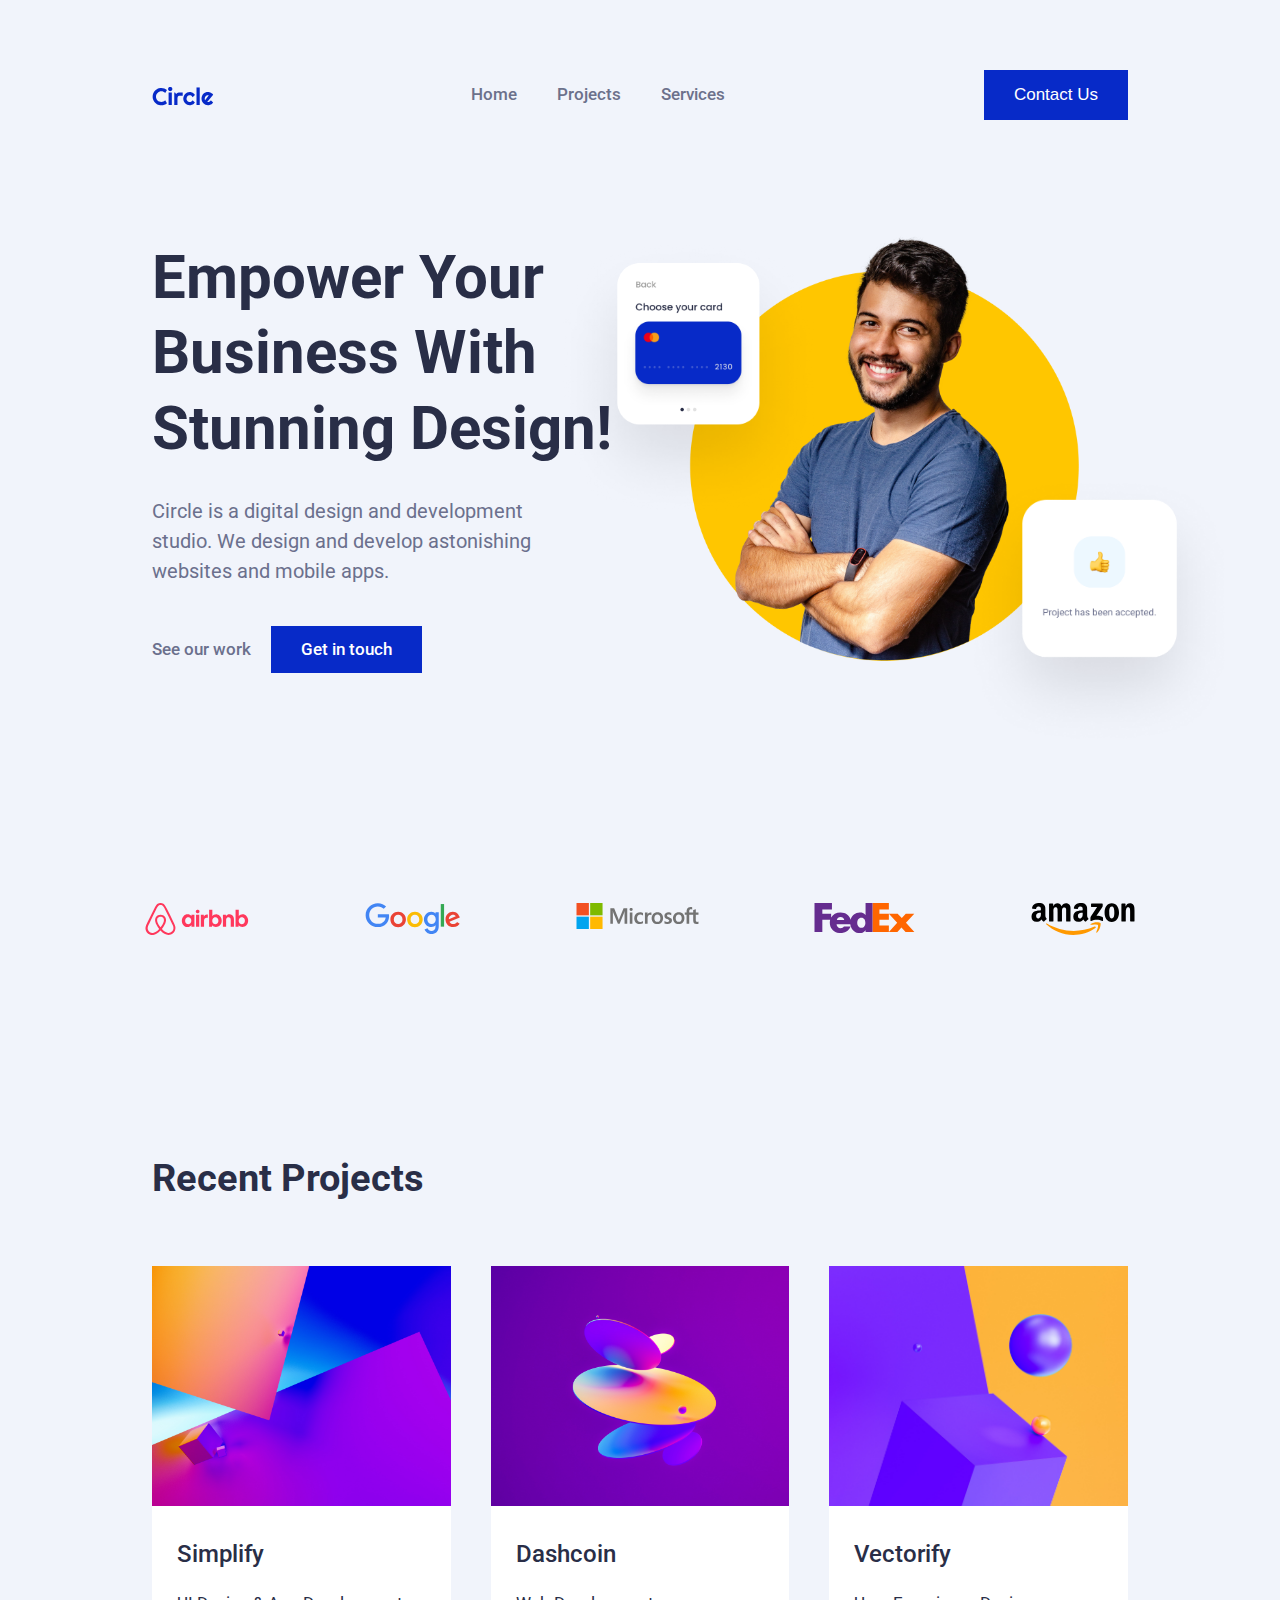
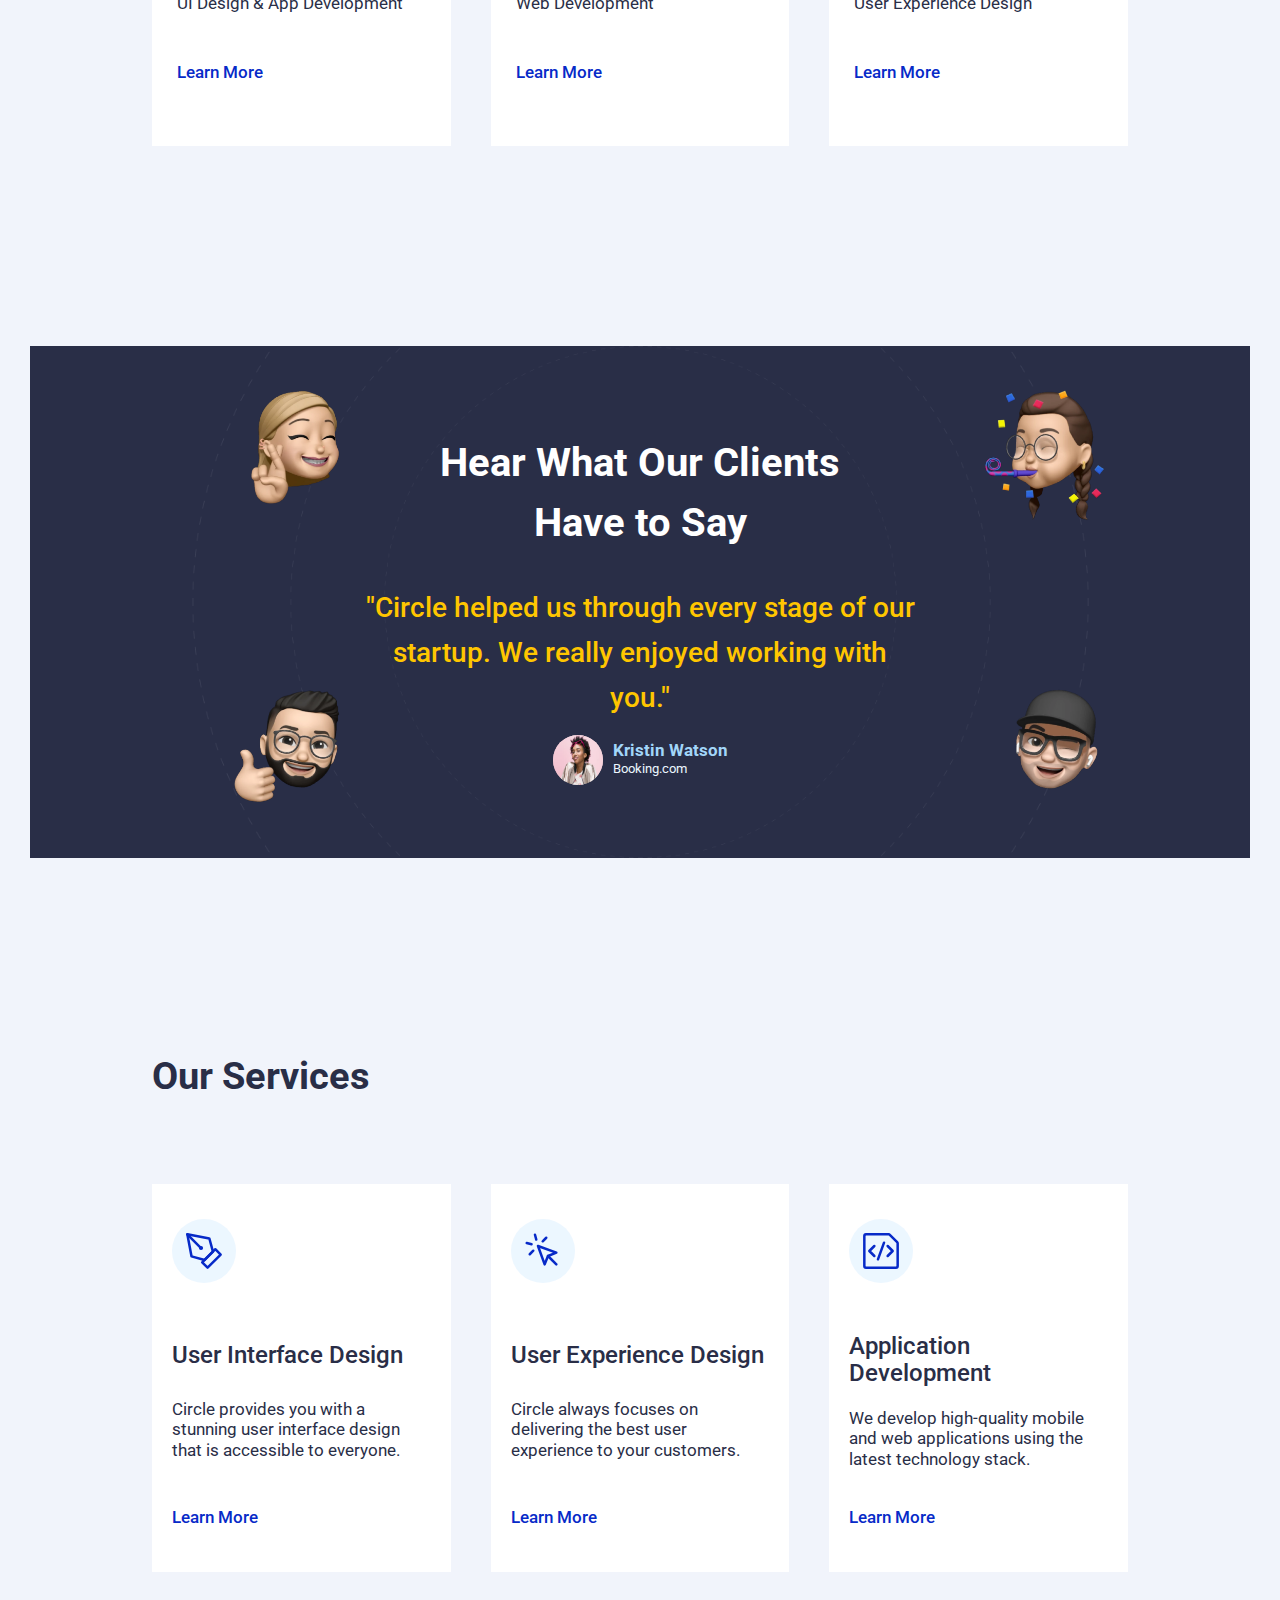
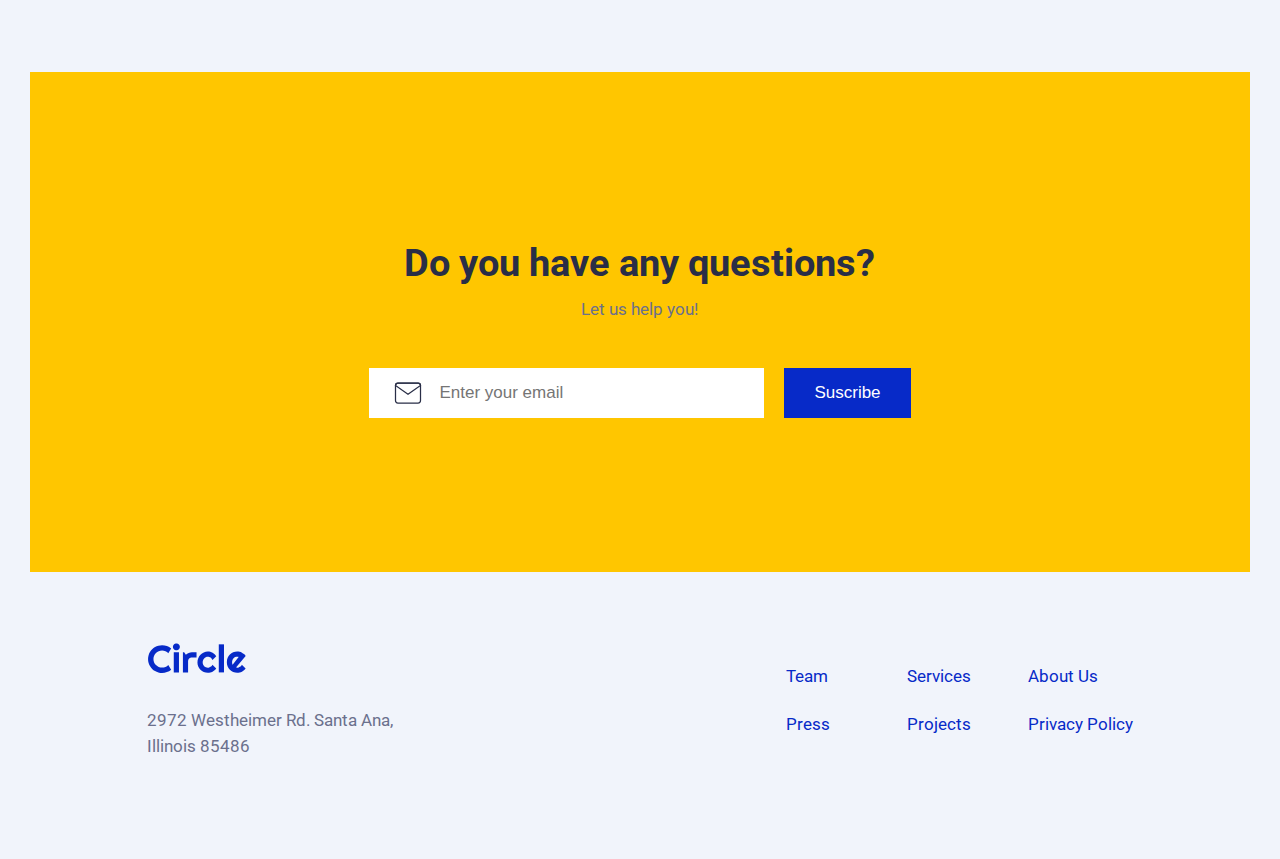
==== index.html @ de62a110 "Fin dia 22-11" ====
<!DOCTYPE html>
<html lang="en">
<head>
    <meta charset="UTF-8">
    <meta http-equiv="X-UA-Compatible" content="IE=edge">
    <meta name="viewport" content="width=device-width, initial-scale=1.0">
    <title>Circle Mid Project</title>
    <link rel="stylesheet" href="style.css">
    <link rel="stylesheet" href="index.js">
    <link rel="stylesheet" href="https://cdnjs.cloudflare.com/ajax/libs/font-awesome/6.2.0/css/all.min.css">
</head>
<body>

   <section id="cabecera">
        <div class="nav">
            <div class="logo">
               <a href="#cabecera"><img src="./images/logos/circle.svg" alt="Circle logotipo"></a>
            </div>
            <nav class="menu">
                <ul>
                    <li id="home-menu"><a href="#cabecera">Home</a></li>
                    <li id="projects-menu"><a href="#projects">Projects</a></li>
                    <li id="services-menu"><a href="#services">Services</a></li>
                </ul>
            </nav>
            <div class="btn-principal">
                <button>Contact Us</button>
            </div>
        </div>
        <div class="hero-shot">
            <div class="hs-text">
                <h1>Empower Your Business With Stunning Design!</h1>
                <p>Circle is a digital design and development studio. We design and develop astonishing websites and mobile apps.</p>
                <div class="hs-txt-btn">
                    <a href="#" class="secundario">See our work</a>
                    <a href="#" class ="principal">Get in touch</a>
                </div>
            </div>
            <div class="hs-img">
               <img src="./images/hero-section/hero-image.png" alt="Hero image boy presentation" class="guy">
                <img src="./images/hero-section/card-1.png" alt="Credit Card" class="card-credit">
                <img src="./images/hero-section/card-2.png" alt="Project accpeted" class="card-project"> 
                
            </div>
        </div>
   </section>
   <section id="clients">
    <div class="logos-abnb">
        <img src="./images/logos/airbnb-logo.svg" alt="Airbnb logo">
    </div>
    <div class="logos-google">
        <img src="./images/logos/google-logo.svg" alt="Google logo">
    </div>
    <div class="logos-microsoft">
        <img src="./images/logos/microsoft-logo.svg" alt="Microsoft logo">
    </div>
    <div class="logos-fedex">
        <img src="./images/logos/fedex-logo.svg" alt="FedEx logo">
    </div>
    <div class="logos-amazon">
        <img src="./images/logos/amazon-logo.svg" alt="Amazon logo">
    </div>
    
   </section>
   <section id="projects">        
         <h2>Recent Projects</h2>
             <!-- //card 1 -->
            <div class="container-cards">
                <div class="card">
                    <div class="card-img-simply">
                        <!-- <img src="./images/projects-section/1.jpg" alt="Abstract form Simplify"> -->
                    </div>
                    <div class="card-content">
                        <div class="card-text">
                            <h3 class="card-title">Simplify</h3>
                            <p class="card-description">UI Design & App Development</p>
                            <a href="#">Learn More</a>
                        </div>

                    </div>
                </div>
                <div class="card">
                    <div class="card-img-dash">
                        <!-- <img src="./images/projects-section/2.jpg" alt="Abstract form Dashcoin"> -->
                    </div>
                    <div class="card-content">
                        <div class="card-text">
                            <h3 class="card-title">Dashcoin</h3>
                            <p class="card-description">Web Development</p>
                            <a href="#">Learn More</a>
                        </div>
    
                    </div>
                </div>
                <div class="card">
                    <div class="card-img-vector">
                        <!-- <img src="./images/projects-section/3.jpg" alt="Abstract form Vectorify"> -->
                    </div>
                    <div class="card-content">
                        <div class="card-text">
                            <h3 class="card-title">Vectorify</h3>
                            <p class="card-description">User Experience Design</p>
                            <a href="#">Learn More</a>
                        </div>
    
                    </div>
                </div>
        </div>
   </section>

   <!-- Section clients -->
   <section id="testimonials">
       
        <div class="container-testimonio">
            <h2>Hear What Our Clients Have to Say</h2>
            <p>"Circle helped us through every stage of our startup. We really enjoyed working with you."</p>

            <div class="testimonio-user">
                <img src="./images/testimonial-section/profile.png" alt="Kristin Watson user image">
                <div class="user-text">
                    <h4 class="name-user">Kristin Watson</h4>
                    <p class="web-page">Booking.com</p>
                </div>
            </div>
        </div>
        <img src="./images/testimonial-section/memoji-1.png" alt="Emoji lucky" class="locator-top-left">
        <img src="./images/testimonial-section/memoji-4.png" alt="Emoji celebrating" class="locator-top-right">
        <img src="./images/testimonial-section/memoji-3.png" alt="Emoji like" class="locator-bottom-left">
        <img src="./images/testimonial-section/memoji-2.png" alt="Emoji winking" class="locator-bottom-right">
    
   </section>
  <!-- Bloque nuestros servicios con 3 fichas  -->
   <section id="services">
    <h2 class="services">Our Services</h2>
    <div class="contenedor-services">
        <div class="card-service">
            <!-- <img src="./images/services-section/icons/1.svg" alt="Design picto"> -->
            <div class="img-service-interface"></div>
            <h3>User Interface Design</h3>
            <p>Circle provides you with a stunning user interface design that is accessible to everyone.</p>
            <a href="#">Learn More</a>
        </div>
        <div class="card-service">
            <!-- <img src="./images/services-section/icons/2.svg" alt="User experience picto"> -->
            <div class="img-service-ux"></div>
            <h3>User Experience Design</h3>
            <p>Circle always focuses on delivering the best user experience to your customers.</p>
            <a href="#">Learn More</a>
        </div>
        <div class="card-service">
            <!-- <img src="./images/services-section/icons/3.svg" alt="User experience picto"> -->
            <div class="img-service-dev"></div>
            <h3>Application Development </h3>
            <p>We develop high-quality mobile and web applications using the latest technology stack.</p>
            <a href="#">Learn More</a>
        </div>
    </div>
   </section>

   <!-- CTA bloque amarillo , el form es form o como? -->
   <section id="CTA">
    <div class="cta-info">
        <h2>Do you have any questions?</h2>
        <p>Let us help you!</p>
        <div class="contenedor-form">
         <div class="form-email-contenedor">   
            <input type="email" placeholder="Enter your email" required id="email-form">
            <img src="./images/newsletter/icon/mail.svg" alt="mail icon">
        </div>
        <button type="submit" class="principal">Suscribe</button>
        </div>
    <!-- ME FALTA EL INPUT DE NEWSLETTER! -->
    </div>
   </section>
   <!-- footer  -->
   <section id="footer">
    <div class="caja-footer">
        <div class="footer-info">
            <img src="./images/logos/circle.svg" alt="circle-logotipo">
            <p class="direction">2972 Westheimer Rd. Santa Ana,<br> Illinois 85486</p>
        </div>
        <div class="footer-menu">
                <a href="#">Team</a>
                <a href="#">Services</a>
                <a href="#">About Us</a>
                <a href="#">Press</a>
                <a href="#">Projects</a>
                <a href="#">Privacy Policy</a>
        </div>
    </footer>
   </section> 
</body>
</html>
---- style.css ----
@import url('https://fonts.googleapis.com/css2?family=Roboto:wght@100;300;400;500;700&display=swap');

* {
    box-sizing: border-box;
    margin: 0;
    padding: 0;
  }
  
  body {
    font-family: "Roboto", sans-serif;
    font-size: 14px;
    background-color: #f1f4fb;
    color: #292e47;
    line-height: 1.25em;
    display: flex;
    flex-direction: column;
    align-items: center;
    padding: 0 30px; 
  }

  /* 1ºsección- cabecera + nav */

  #cabecera {
   max-width: 80%;
   display: flex;
   flex-direction: column;
   justify-content: center;
  }

/* SECCIÓN NAVEGADOR*/
  .logo{
    width: 60px;
    height: 18px;
  }
  .nav {
    display: flex;
    justify-content: space-between;
    align-items: center;
    margin-top: 70px;
  }

  .menu ul{
    display: flex;
    align-items: center;

  }

  .menu li{
    list-style: none;
    flex-direction: row;

  }

  .menu a{
    color: #6c718b;
    text-decoration: none;
    font-size: 17px;
    font-weight: 500;
    padding: 20px;
  }

  .menu a:hover{
    color: #072AC8 ;
  }

  .menu a:active{
    color: #0082f3;
  }

  .btn-principal button{
    color: white;
    padding: 15px 30px;
    background-color: #072AC8;
    font-size: 17px;
    display: inline-block;
    border: 0px;
  }

  .btn-principal button:hover{
    color: white;
    padding: 15px 30px;
    background-color: #292e47;
    font-size: 17px;
    display: inline-block;
    border: 0px;
  }

/* hero-shot-section*/
  .hero-shot{
    display: flex;
    align-items: center;
    justify-content: space-between;
    margin: 100px 0;
    
  }

  .hs-text{
    width: 50%;
    /* display: flex; */
    flex-direction: column;
    /* padding: 7em 2em; */
    max-width:  530px;
  }
  .hs-text h1{
    text-align: left;
    font-size: 4.3em;
    line-height: 1.25em;
    margin: 20px 0 30px;
  }
  .hs-text p{
    color: #6b708d;
    font-size: 20px;
    line-height: 150%;
    margin-bottom: 40px;
    width: 85%;
  }

  .hs-txt-btn{
    display: flex;
    justify-content:left;
    align-items: baseline ;
    /* margin:20px 0 30px */
  }

  .hs-txt-btn a{
    text-decoration: none;
    color:#6b708d;
    font-size: 17px;
    font-weight: 500;
  }

  .principal{
    color: white !important;
    background-color: #072AC8;
    font-size: 17px;
    display: inline-block;
    border: 0px;
    margin-left: 20px;
    padding: 15px 30px;
  }

  .secundario {
    background: none;
    border: none;
  }

  .hs-img {
    width: 50%;
    /* background-image: url(./images/hero-section/hero-image.png); */
    background-position: 0 0;
    background-repeat: no-repeat;
    background-size: contain;
    position: relative;
    justify-content: center;
    align-items: center;
    display: flex;

  }
  .guy {
    width: 80%;
    height: fit-content;
  }
  .hs-img-cards{
    position: relative;
    align-items: center;
    display: flex;
  }

  .card-credit {
    width: 22vw;
    position: absolute;
    top: 0;
    left: -19%;
    max-width: 375px;
  }

  .card-project{
    width: 22vw;
    position: absolute;
    bottom: -20%;
    right: -23%;
    max-width: 375px;
  }

    #clients{
        width: 100%; 
        display: flex;
        justify-content: space-evenly; 
        flex-flow:row wrap;
        margin-top: 130px;
    }


    #projects{
    /* display: flex; */
    /* flex-direction: column; */
    /* flex-flow: column wrap; */
    width: 80%;
    margin-top: 200px;
    }

    .card-img-vector{
        width: 1fr;

    }

  h2{
        font-size: 2.7em;
        color: #292e47;
        line-height: 36px;
        margin: 20px 0px 20px;
        

    }
    
    .container-cards{
        /* display: flex;
        flex-wrap: wrap;*/
        display:grid;
        margin-top: 70px;
        grid-auto-columns: 1fr;
        grid-column-gap: 40px;
        grid-row-gap: 16px;
        grid-template-columns: 1fr 1fr 1fr;
        grid-template-rows: auto;
    }
   
    .card {
        background-color: white;
        /* display: flex;
        flex-direction:column ;
        justify-content: space-between; */
        display: grid;
        grid-template-columns: 1fr;
        grid-template-rows: repeat(2, 1fr);
        grid-column-gap: 16px;
        grid-row-gap: 0px;
        
    }

    /* project cards images */

    .card-img-simply{
        background-image: url("./images/projects-section/1.jpg");
        background-position: 50% 50%;
        background-size:cover;
        background-repeat: no-repeat;
        height: 240px;
    }

    .card-img-dash{
        background-image: url("./images/projects-section/2.jpg");
        background-position: 50% 50%;
        background-size:cover;
        background-repeat: no-repeat;
        height: 240px;
    }
    .card-img-vector{
        background-image: url("./images/projects-section/3.jpg");
        background-position: 50% 50%;
        background-size:cover;
        background-repeat: no-repeat;
        height: 240px;
    }

    .card-text h3{
        font-size: 24px;
        line-height: 115%;
        font-weight: 500;
        color: #292e47;
        margin: 15px 5px 0px;
        padding: 20px;
    }

    .card-text p{
        font-size: 17px;
        font-weight: 400;
        margin:0 5px 20px 5px;
        line-height: 120%;
        padding: 5px 20px 30px 20px;
    }

    .card-text a{
        color: #072AC8;
        margin: 30px auto 30px 5px;
        font-size: 17px;
        font-weight: 500;
        text-decoration: none;
        padding: 20px;

    }



    /* sección testimonios */

    #testimonials{
        width: 100%;
        position: relative;
        /* height: 622px; */
        height: 40vw;
        margin-top: 200px;
        background-color: #292e47;
        background-image: url(./images/testimonial-section/orbit.png);
        background-position: center;
        background-size: contain;
        background-repeat: no-repeat;
    }

    .container-testimonio{
        height: 90%;
        display: flex;
        flex-direction: column;
        justify-content:space-around;
        align-items: center;
        padding: 60px 0 15px;
        
    }
    .container-testimonio h2{
        max-width: 400px;
        color: white;
        text-align: center;
        font-size: 2.85em;
        line-height: 150%;
    }

    .container-testimonio > p {
     max-width: 560px;
     color: #ffc600;
     font-size: 2em;
     line-height: 160%;
     font-weight: 500;
     text-align: center;
    }
    /* User testimonio */
    .testimonio-user{
        display: flex;
        align-items: center;
    }

    .testimonio-user img{
        width: 50px;
        height: 50px;
        border-radius: 50%;
        margin-right: 10px;
        background-image: url(./images/testimonial-section/profile.png);
        background-position: 50% 50%;
        background-size: cover;

    }

    .name-user {
        color: #a2d6f9;
        font-size: 17px;

    }

    .web-page {
        color: #ecf7ff;
        font-size: 13px;
    }

    /* Imagenes emojis */
    .locator-top-left {
        position: absolute;
        left: 0%;
        top: 0%;
        margin-top: 2%;
        margin-left: 15%;
        width: 12vw;
    }

    .locator-top-right {
        position: absolute;
        right: 0%;
        top: 0%;
        margin-top: 2%;
        margin-right: 10%;
        width: 12vw;
    }

    .locator-bottom-left {
        position: absolute;
        left: 0%;
        bottom: 0%;
        margin-bottom: 3%;
        margin-left: 15%;
        width: 12vw;
    }

    .locator-bottom-right {
        position: absolute;
        right: 0%;
        bottom: 0%;
        margin-bottom: 3%;
        margin-right: 10%;
        width: 12vw;
    }

    #services{
        width: 80%;
        display: flex;
        flex-direction: column;
        justify-content: space-between;
        margin-top: 180px;
    }

   

    .contenedor-services {
        display:grid;
        /* display: flex; */
        margin-top: 70px;
        /* justify-content: space-between; */
        grid-auto-columns: 1fr;
        grid-column-gap: 40px;
        grid-row-gap: 16px;
        grid-template-columns: 1fr 1fr 1fr;
        grid-template-rows: auto;
    }
    .card-service{
        /* max-width: 300px; */
        background-color: white;
        display: flex;
        flex-direction:column ;
        justify-content: space-between;
        padding: 15px;
        
    }
    /* .card-service img{
        width: 4.5vw;
        background-color: #ecf7ff;
        border-radius: 50%;
        padding: 15px;
        margin: 5px;
    } */

    /* //iconos metidos dentro del background de un div */
    .img-service-interface {
        width: 5vw;
        height: 5vw;
        background-color: #ecf7ff;
        background-image: url(./images/services-section/icons/1.svg);
        background-position: 50% 50%;
        background-size: auto;
        background-repeat: no-repeat;
        border-radius: 50%;
        padding: 15px;
        margin: 20px 0 35px 5px;
    }

    .img-service-ux{
        width: 5vw;
        height: 5vw;
        background-color: #ecf7ff;
        background-image: url(./images/services-section/icons/2.svg);
        background-position: 50% 50%;
        background-size: auto;
        background-repeat: no-repeat;
        border-radius: 50%;
        padding: 15px;
        margin: 20px 0 35px 5px;
    }

    .img-service-dev {
        width: 5vw;
        height: 5vw;
        background-color: #ecf7ff;
        background-image: url(./images/services-section/icons/3.svg);
        background-position: 50% 50%;
        background-size: auto;
        background-repeat: no-repeat;
        border-radius: 50%;
        padding: 15px;
        margin: 20px 0 35px 5px;
    }

    /* texto de las cards */

    .card-service h3{
        font-size: 24px;
        line-height: 115%;
        font-weight: 500;
        color: #292e47;
        margin: 15px 5px 20px;
    }

    .card-service p{
        font-size: 17px;
        font-weight: 400;
        margin:0 5px 10px 5px;
        line-height: 120%;
    }

    .card-service a{
        color: #072AC8;
        margin: 30px auto 30px 5px;
        font-size: 17px;
        font-weight: 500;
        text-decoration: none;

    }

    #CTA{
        display: flex;
        flex-direction: column;
        align-items: center;
        justify-content: center;
        margin-top: 100px;
        background-color: #ffc600;
        height: 500px;
        width: 100%;
    }

    .cta-info {
        display: flex;
        flex-direction: column;
        justify-content: center;
        align-items: center;
    }
    .cta-info h2{
        margin: 20px 0;
    }

    .cta-info p{
        font-size: 17px;
        color: #6b708d;
    }

    .contenedor-form{
        display: flex;
        margin-top: 50px;
        justify-content: center;
        align-items: center;
    }

    .form-email-contenedor{
        display: flex;
        position: relative;
    }
    .form-email-contenedor img{
        position: absolute;
        left: 6%;
        top:20% 
    }
    #email-form{
        border: none;
        padding: 15px 30px;
        width: 395px;
        font-size: 17px;
        padding-left: 70px;
    }
    
    #footer{
        margin-top: 70px;
        display: flex ;
        justify-content: center;
        width: 95%;
        align-items: stretch;
        padding-bottom: 100px;
    }
    .caja-footer {
        display: flex ;
        justify-content: space-between;
        width: 85%;
        align-items: center;
    }

    .footer-menu {
        display: grid;
        grid-auto-columns: 1fr;
        grid-column-gap: 16px;
        grid-row-gap:30px;
        grid-template-columns: 1fr 1fr 1fr;
    }

    .footer-menu a{
        text-decoration: none;
        color: #072AC8;
        font-size: 17px;
    }

    .footer-info img{
        width: 100px;
        margin-bottom: 30px; 
    }

    .footer-info p{
        font-size: 17px;
        line-height: 150%;
        color: #6b708d;
        
    }
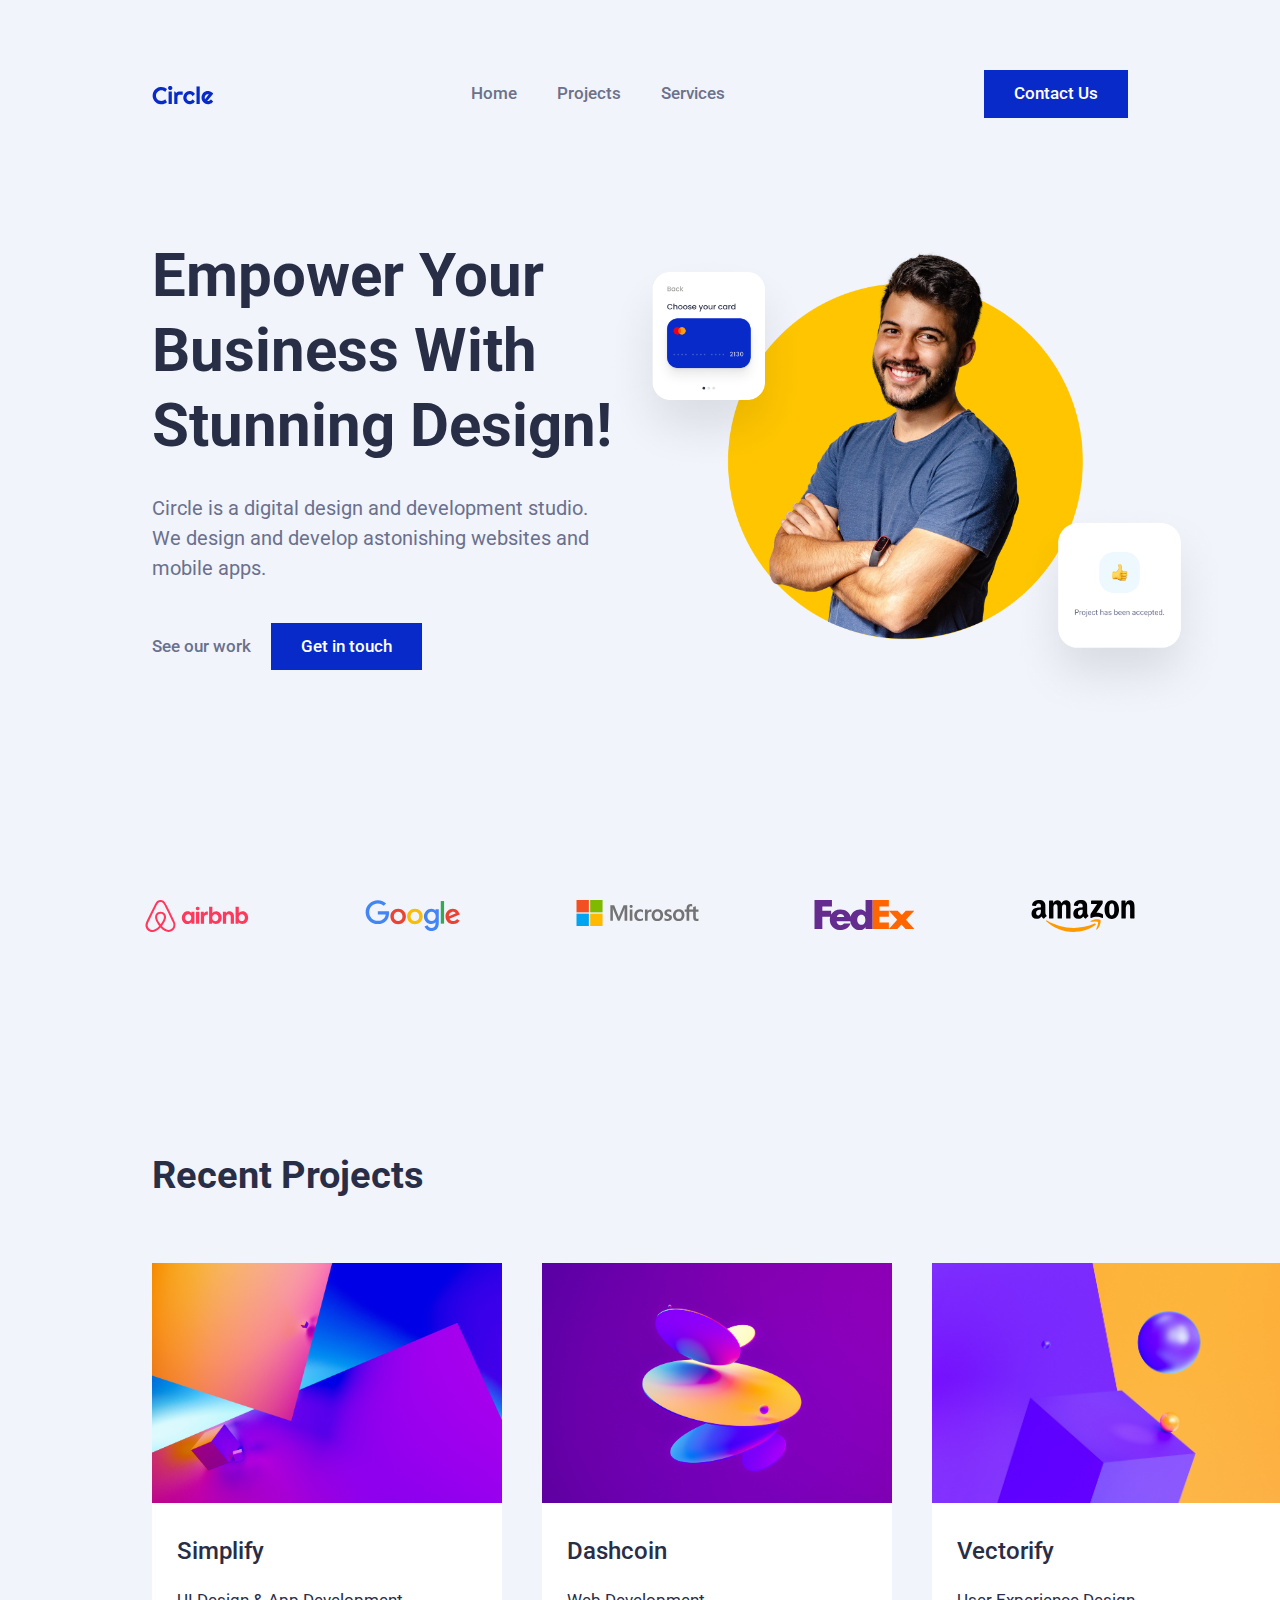
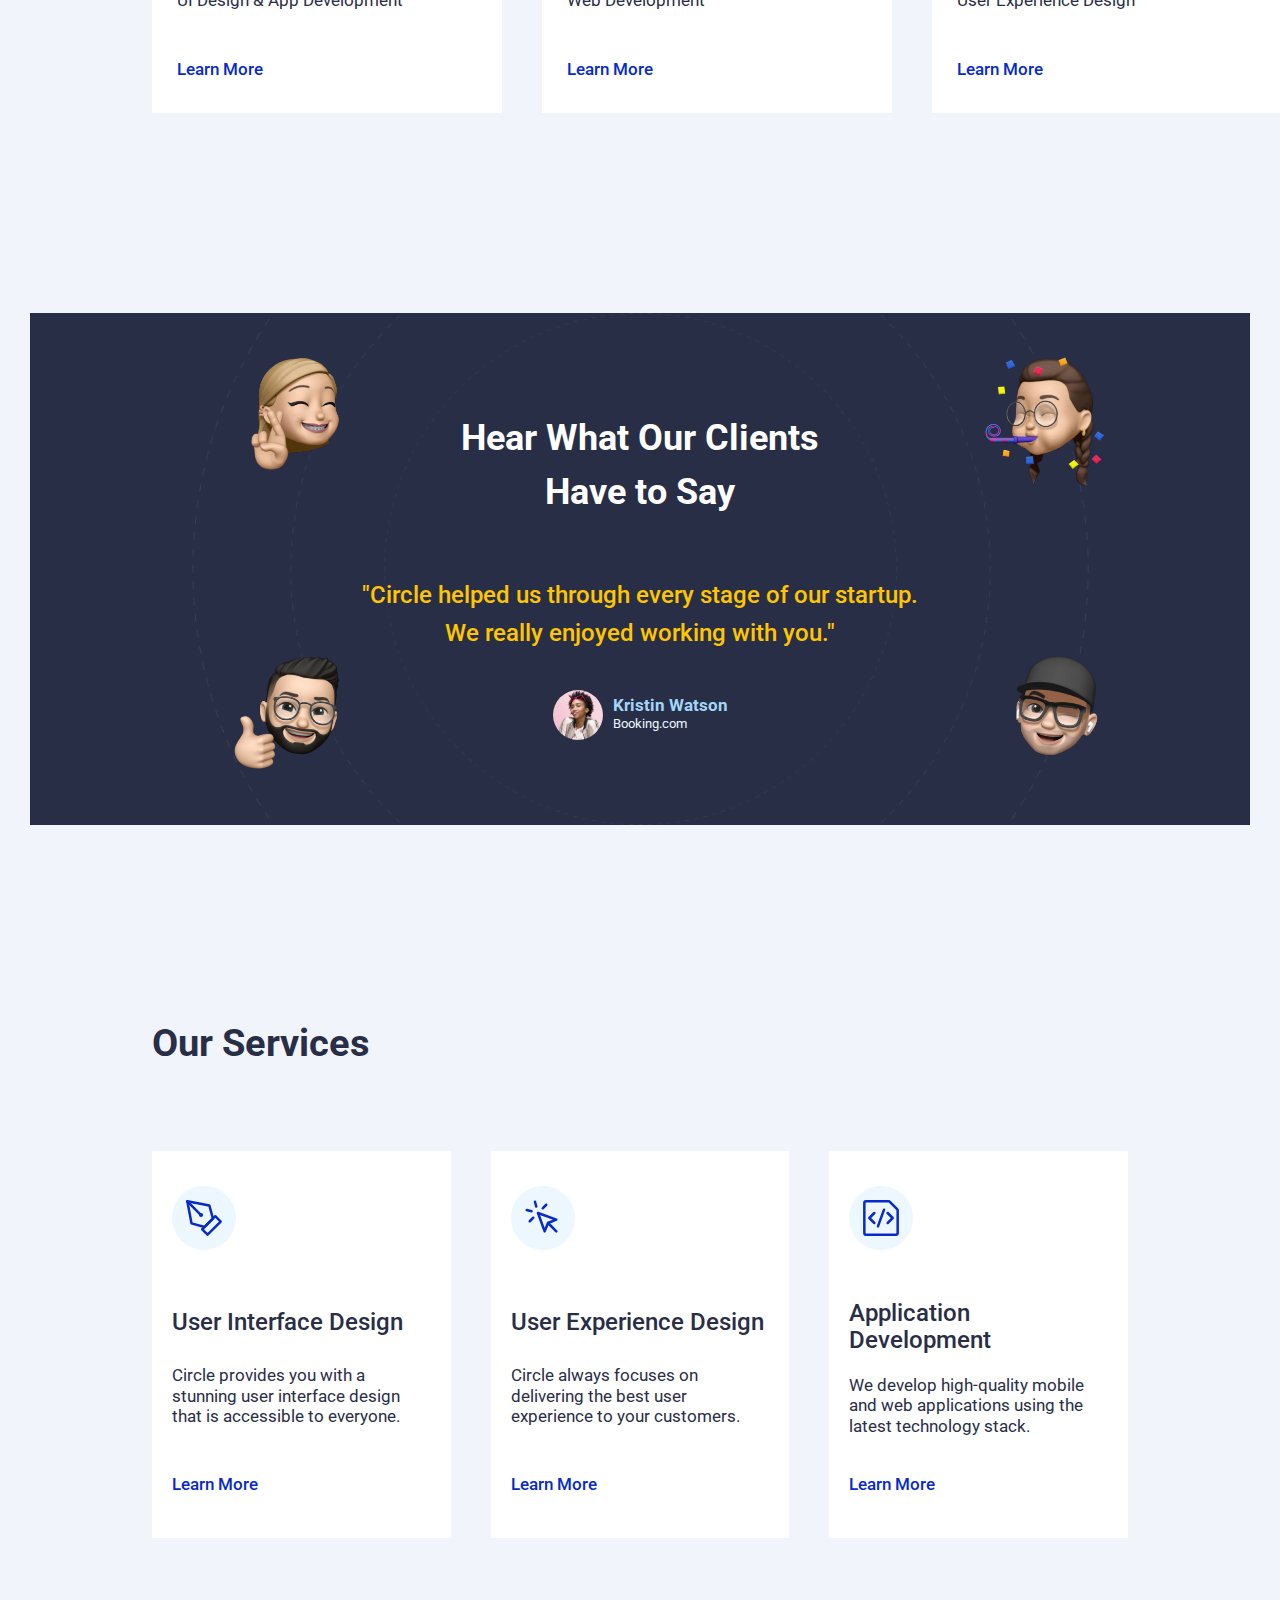
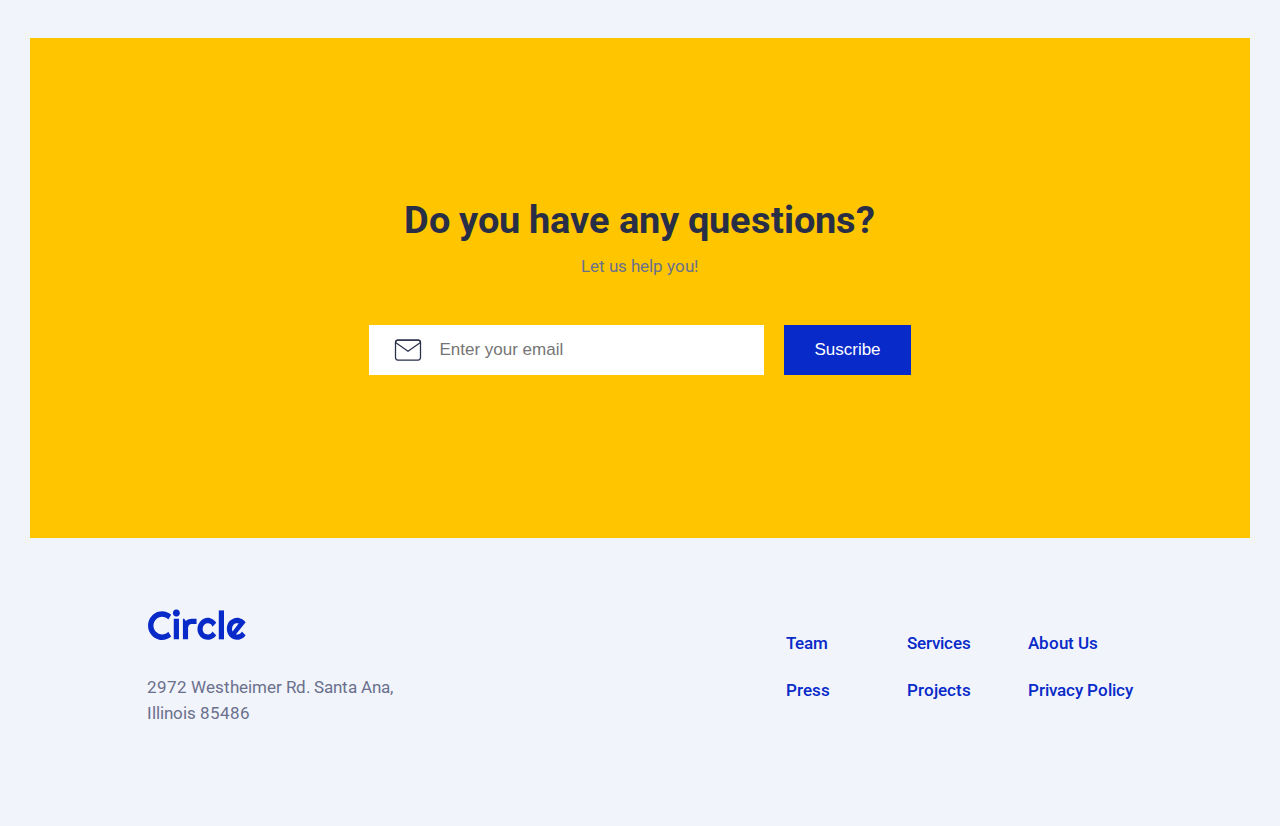
==== commit f98758ac: "css home + adaptación tablet" ====
--- a/index.html
+++ b/index.html
@@ -9,12 +9,11 @@
     <link rel="stylesheet" href="index.js">
     <link rel="stylesheet" href="https://cdnjs.cloudflare.com/ajax/libs/font-awesome/6.2.0/css/all.min.css">
 </head>
-<body>
-
-   <section id="cabecera">
+ <body>
+    <header id="header-cabecera" >
         <div class="nav">
             <div class="logo">
-               <a href="#cabecera"><img src="./images/logos/circle.svg" alt="Circle logotipo"></a>
+               <a href="index.html"><img src="./images/logos/circle.svg" alt="Circle logotipo"></a>
             </div>
             <nav class="menu">
                 <ul>
@@ -23,17 +22,17 @@
                     <li id="services-menu"><a href="#services">Services</a></li>
                 </ul>
             </nav>
-            <div class="btn-principal">
-                <button>Contact Us</button>
-            </div>
+                <a href="contact-us.html" class="btn-principal">Contact Us</a>
         </div>
+    </header>
+    <section id="cabecera">
         <div class="hero-shot">
             <div class="hs-text">
                 <h1>Empower Your Business With Stunning Design!</h1>
                 <p>Circle is a digital design and development studio. We design and develop astonishing websites and mobile apps.</p>
                 <div class="hs-txt-btn">
                     <a href="#" class="secundario">See our work</a>
-                    <a href="#" class ="principal">Get in touch</a>
+                    <a href="contact-us.html" class ="principal ">Get in touch</a>
                 </div>
             </div>
             <div class="hs-img">
@@ -67,7 +66,7 @@
              <!-- //card 1 -->
             <div class="container-cards">
                 <div class="card">
-                    <div class="card-img-simply">
+                    <div class="card-img-simply" title="Abstract form Simplify">
                         <!-- <img src="./images/projects-section/1.jpg" alt="Abstract form Simplify"> -->
                     </div>
                     <div class="card-content">
@@ -116,7 +115,8 @@
             <p>"Circle helped us through every stage of our startup. We really enjoyed working with you."</p>
 
             <div class="testimonio-user">
-                <img src="./images/testimonial-section/profile.png" alt="Kristin Watson user image">
+                <!-- <img src="./images/testimonial-section/profile.png" alt="Kristin Watson user image"> -->
+                <div class="user-img-testimony"></div>
                 <div class="user-text">
                     <h4 class="name-user">Kristin Watson</h4>
                     <p class="web-page">Booking.com</p>
@@ -132,24 +132,24 @@
   <!-- Bloque nuestros servicios con 3 fichas  -->
    <section id="services">
     <h2 class="services">Our Services</h2>
-    <div class="contenedor-services">
+    <div class=" container-cards-service">
         <div class="card-service">
             <!-- <img src="./images/services-section/icons/1.svg" alt="Design picto"> -->
-            <div class="img-service-interface"></div>
+            <div class="img-service-interface img-service"></div>
             <h3>User Interface Design</h3>
             <p>Circle provides you with a stunning user interface design that is accessible to everyone.</p>
             <a href="#">Learn More</a>
         </div>
         <div class="card-service">
             <!-- <img src="./images/services-section/icons/2.svg" alt="User experience picto"> -->
-            <div class="img-service-ux"></div>
+            <div class="img-service-ux img-service"></div>
             <h3>User Experience Design</h3>
             <p>Circle always focuses on delivering the best user experience to your customers.</p>
             <a href="#">Learn More</a>
         </div>
         <div class="card-service">
             <!-- <img src="./images/services-section/icons/3.svg" alt="User experience picto"> -->
-            <div class="img-service-dev"></div>
+            <div class="img-service-dev img-service"></div>
             <h3>Application Development </h3>
             <p>We develop high-quality mobile and web applications using the latest technology stack.</p>
             <a href="#">Learn More</a>
@@ -187,7 +187,7 @@
                 <a href="#">Projects</a>
                 <a href="#">Privacy Policy</a>
         </div>
-    </footer>
+    </div>
    </section> 
 </body>
 </html>--- a/style.css
+++ b/style.css
@@ -1,5 +1,7 @@
 @import url('https://fonts.googleapis.com/css2?family=Roboto:wght@100;300;400;500;700&display=swap');
 
+
+/* General Styling CSS */
 * {
     box-sizing: border-box;
     margin: 0;
@@ -18,27 +20,61 @@
     padding: 0 30px; 
   }
 
+  a{
+    text-decoration: none;
+    font-size: 17px;
+    font-weight: 500;
+  }
+  a:hover{
+    cursor: pointer;
+  }
+
+  /* Typographies */
+  h1{
+    text-align: left;
+    font-size: 60px;
+    line-height: 1.25em;
+    margin: 20px 0 30px;
+  }
+  h2{
+    font-size: 2.7em;
+    color: #292e47;
+    line-height: 36px;
+    margin: 20px 0px 20px;
+  }
+
+  h3{
+    font-size: 24px;
+    line-height: 115%;
+    font-weight: 500;
+    color: #292e47;
+    margin: 15px 5px 0px;
+  }
+
+
   /* 1ºsección- cabecera + nav */
-
-  #cabecera {
-   max-width: 80%;
+  
+  #cabecera,  #header-cabecera {
+   width: 80%;
    display: flex;
    flex-direction: column;
    justify-content: center;
   }
 
 /* SECCIÓN NAVEGADOR*/
-  .logo{
-    width: 60px;
-    height: 18px;
-  }
-  .nav {
+.nav {
     display: flex;
     justify-content: space-between;
     align-items: center;
     margin-top: 70px;
   }
 
+.logo{
+    width: 60px;
+    height: 18px;
+  }
+ 
+
   .menu ul{
     display: flex;
     align-items: center;
@@ -53,9 +89,6 @@
 
   .menu a{
     color: #6c718b;
-    text-decoration: none;
-    font-size: 17px;
-    font-weight: 500;
     padding: 20px;
   }
 
@@ -67,7 +100,7 @@
     color: #0082f3;
   }
 
-  .btn-principal button{
+  .btn-principal{
     color: white;
     padding: 15px 30px;
     background-color: #072AC8;
@@ -76,7 +109,7 @@
     border: 0px;
   }
 
-  .btn-principal button:hover{
+  .btn-principal:hover{
     color: white;
     padding: 15px 30px;
     background-color: #292e47;
@@ -84,6 +117,7 @@
     display: inline-block;
     border: 0px;
   }
+
 
 /* hero-shot-section*/
   .hero-shot{
@@ -95,18 +129,13 @@
   }
 
   .hs-text{
-    width: 50%;
+    /* width: 50%; */
     /* display: flex; */
-    flex-direction: column;
+    /* flex-direction: column; */
     /* padding: 7em 2em; */
     max-width:  530px;
   }
-  .hs-text h1{
-    text-align: left;
-    font-size: 4.3em;
-    line-height: 1.25em;
-    margin: 20px 0 30px;
-  }
+
   .hs-text p{
     color: #6b708d;
     font-size: 20px;
@@ -114,11 +143,12 @@
     margin-bottom: 40px;
     width: 85%;
   }
-
+/* Bloque de botones del texto del hero */
   .hs-txt-btn{
     display: flex;
     justify-content:left;
     align-items: baseline ;
+
     /* margin:20px 0 30px */
   }
 
@@ -128,6 +158,7 @@
     font-size: 17px;
     font-weight: 500;
   }
+  /* Este botón .principal serviría poner el mismo estilo que .btn-principal pero no lo invoco/llamo bien */
 
   .principal{
     color: white !important;
@@ -139,6 +170,7 @@
     padding: 15px 30px;
   }
 
+  /* y este podría ser estilo del menu a pero igual tampoco se nombrarlo pues */
   .secundario {
     background: none;
     border: none;
@@ -147,9 +179,9 @@
   .hs-img {
     width: 50%;
     /* background-image: url(./images/hero-section/hero-image.png); */
-    background-position: 0 0;
+    /* background-position: 0 0;
     background-repeat: no-repeat;
-    background-size: contain;
+    background-size: contain; */
     position: relative;
     justify-content: center;
     align-items: center;
@@ -161,13 +193,13 @@
     height: fit-content;
   }
   .hs-img-cards{
-    position: relative;
+    /* position: relative;
     align-items: center;
-    display: flex;
+    display: flex; */
   }
 
   .card-credit {
-    width: 22vw;
+    width: 50%;
     position: absolute;
     top: 0;
     left: -19%;
@@ -175,7 +207,7 @@
   }
 
   .card-project{
-    width: 22vw;
+    width: 50%;
     position: absolute;
     bottom: -20%;
     right: -23%;
@@ -192,30 +224,16 @@
 
 
     #projects{
-    /* display: flex; */
-    /* flex-direction: column; */
-    /* flex-flow: column wrap; */
     width: 80%;
     margin-top: 200px;
     }
 
     .card-img-vector{
         width: 1fr;
-
-    }
-
-  h2{
-        font-size: 2.7em;
-        color: #292e47;
-        line-height: 36px;
-        margin: 20px 0px 20px;
-        
-
-    }
-    
+    }
+
+    /* este container se repite en servicios */
     .container-cards{
-        /* display: flex;
-        flex-wrap: wrap;*/
         display:grid;
         margin-top: 70px;
         grid-auto-columns: 1fr;
@@ -227,15 +245,10 @@
    
     .card {
         background-color: white;
-        /* display: flex;
-        flex-direction:column ;
-        justify-content: space-between; */
         display: grid;
-        grid-template-columns: 1fr;
         grid-template-rows: repeat(2, 1fr);
-        grid-column-gap: 16px;
-        grid-row-gap: 0px;
-        
+        width: 350px;
+        height: 450px;
     }
 
     /* project cards images */
@@ -264,11 +277,6 @@
     }
 
     .card-text h3{
-        font-size: 24px;
-        line-height: 115%;
-        font-weight: 500;
-        color: #292e47;
-        margin: 15px 5px 0px;
         padding: 20px;
     }
 
@@ -287,7 +295,6 @@
         font-weight: 500;
         text-decoration: none;
         padding: 20px;
-
     }
 
 
@@ -320,25 +327,28 @@
         max-width: 400px;
         color: white;
         text-align: center;
-        font-size: 2.85em;
+        font-size: 36px;
         line-height: 150%;
     }
 
     .container-testimonio > p {
      max-width: 560px;
      color: #ffc600;
-     font-size: 2em;
+     font-size: 24px;
      line-height: 160%;
      font-weight: 500;
      text-align: center;
     }
+
     /* User testimonio */
+   /* ---------- La imagen comentar con teacher... si la meto como imagen se me deforma, si la meto como background de un div bien pero pierdo el alt, es buena praxis? */
+
     .testimonio-user{
         display: flex;
         align-items: center;
     }
 
-    .testimonio-user img{
+    .user-img-testimony{
         width: 50px;
         height: 50px;
         border-radius: 50%;
@@ -405,19 +415,16 @@
         margin-top: 180px;
     }
 
-   
-
-    .contenedor-services {
-        display:grid;
-        /* display: flex; */
-        margin-top: 70px;
-        /* justify-content: space-between; */
-        grid-auto-columns: 1fr;
-        grid-column-gap: 40px;
-        grid-row-gap: 16px;
-        grid-template-columns: 1fr 1fr 1fr;
-        grid-template-rows: auto;
-    }
+    /* si aquí uso la class .card como en proyectos debería tocar el margin del contenido de la card porque se pega al marco */
+    .container-cards-service{
+      display:grid;
+      margin-top: 70px;
+      grid-auto-columns: 1fr;
+      grid-column-gap: 40px;
+      grid-row-gap: 16px;
+      grid-template-columns: 1fr 1fr 1fr;
+      grid-template-rows: auto;
+  }
     .card-service{
         /* max-width: 300px; */
         background-color: white;
@@ -436,6 +443,7 @@
     } */
 
     /* //iconos metidos dentro del background de un div */
+    /* Igual podría hacer 1 class que contenga todo + class independiente para cada uno donde solo se toque el background */
     .img-service-interface {
         width: 5vw;
         height: 5vw;
@@ -476,13 +484,9 @@
     }
 
     /* texto de las cards */
-
+    /* probando con unificar cards .card-text con las de proyecto pero no acaba de cuadrar, las otras son iguales + padding modificado igual a proyecto podría ponerle este estilo + sumarle el padding */
     .card-service h3{
-        font-size: 24px;
-        line-height: 115%;
-        font-weight: 500;
-        color: #292e47;
-        margin: 15px 5px 20px;
+        margin-bottom: 20px;
     }
 
     .card-service p{
@@ -510,6 +514,7 @@
         background-color: #ffc600;
         height: 500px;
         width: 100%;
+        padding-bottom: 20px;
     }
 
     .cta-info {
@@ -588,6 +593,162 @@
     .footer-info p{
         font-size: 17px;
         line-height: 150%;
-        color: #6b708d;
+        color: #6b708d;  
+    }
+    /* Empezamos responsive */
+    /* Pantalla tablet */
+    @media (min-width:768px) and (max-width: 991px){
+      *{
+        margin: none;
+      }
+     
+      h1{
+        text-align: center;
+      }
+      #header-cabecera, #cabecera, #clients, #projects, #testimonials, #services, #CTA,  #footer{
+        width: 100%;
+        margin-top: 40px;
+      }
+      /* #header-cabecera, #cabecera, #clients, #projects, #testimonials, #services, #CTA,  #footer{
+        width: 95%;
+      } */
+      #header-cabecera {
+        margin-top: 10px;
+      }
+
+      .nav{
+        margin-top: 30px;
+      }
+     
+      .menu ul{
+        display: none;
+    
+      }
+
+      .btn-principal{
+        display: none;
+      }
+
+      .hero-shot{
+        /* display: flex; */
+        flex-direction: column;
+        margin-top:20px
+      }
+      .hs-text{
+        display: flex;
+        flex-direction: column;
+        align-items: center;
+        max-width: 100%;
+        padding-bottom: 30px;
+      }
+
+      .hs-text p{
+        text-align: center;
+      }
+
+      .hs-txt-btn{
+        flex-direction: row-reverse;
+        justify-content: center;
+      }
+
+      .principal{
+        margin-right: 20px;
+        margin-left: 0px;
+      }
+
+      .hs-img{
+        width: 70%;
+      }
+      .guy {
+        width: 100%;
+      }
+
+/* // sección clientes */
+      #clients{
+        /* display: flex;
+        flex-wrap: ;
+        width: 70%;
+        margin-top: 50px; */
+        display: grid;
+        align-items: center;
+        justify-items: center;
+        grid-row-gap:40px;
+        grid-template-columns: 1fr 1fr;
+      }
+
+      .logos-amazon{
+        display: none;
+      }
+ /* PROJECT */
+      .container-cards{
+        grid-template-columns: 1fr 1fr;
+        /* //la separación entre proyectos como se controla? */
+        grid-column-gap: 2%; 
+      }
+
+      /* /TESTIMONIALS */
+
+      /* SERVICES */
+
+      .container-cards-service{
+        display:grid;
+        grid-template-columns: 1fr 1fr 1fr;
+      }
+
+      .img-service {
+        width: 8vw;
+        height: 8vw;
+      }
+
+      /* cta */
+      #CTA{
+        max-width: 100%;
+        margin-top: 60px;
+        display: flex;
+        width: 1320;
+      }
+      .contenedor-form{
+        display: flex;
+        justify-content: space-between;
+        align-items: center;
+      }
+      
+      /* footer */
+      #footer{
+       padding-bottom: 50px;
+      }
+      .caja-footer{
+        width: 100%;
+      }
+
+    }
+
+
+    /* Pantalla phone */
+    @media (max-width: 767px){
+
+    }
+
+
+
+    /* CONTACT STYLE */
+
+    #form{
+        max-width: 80%;
+        display: flex;
+        flex-direction: column;
+        justify-content: center;
+    }
+
+    #form h1{
         
+    }
+
+    .form-container{
+      display: flex;
+      flex-direction: column;
+    }
+    .form-container-pequeño{
+      display: flex;
+      flex-direction: row;
     }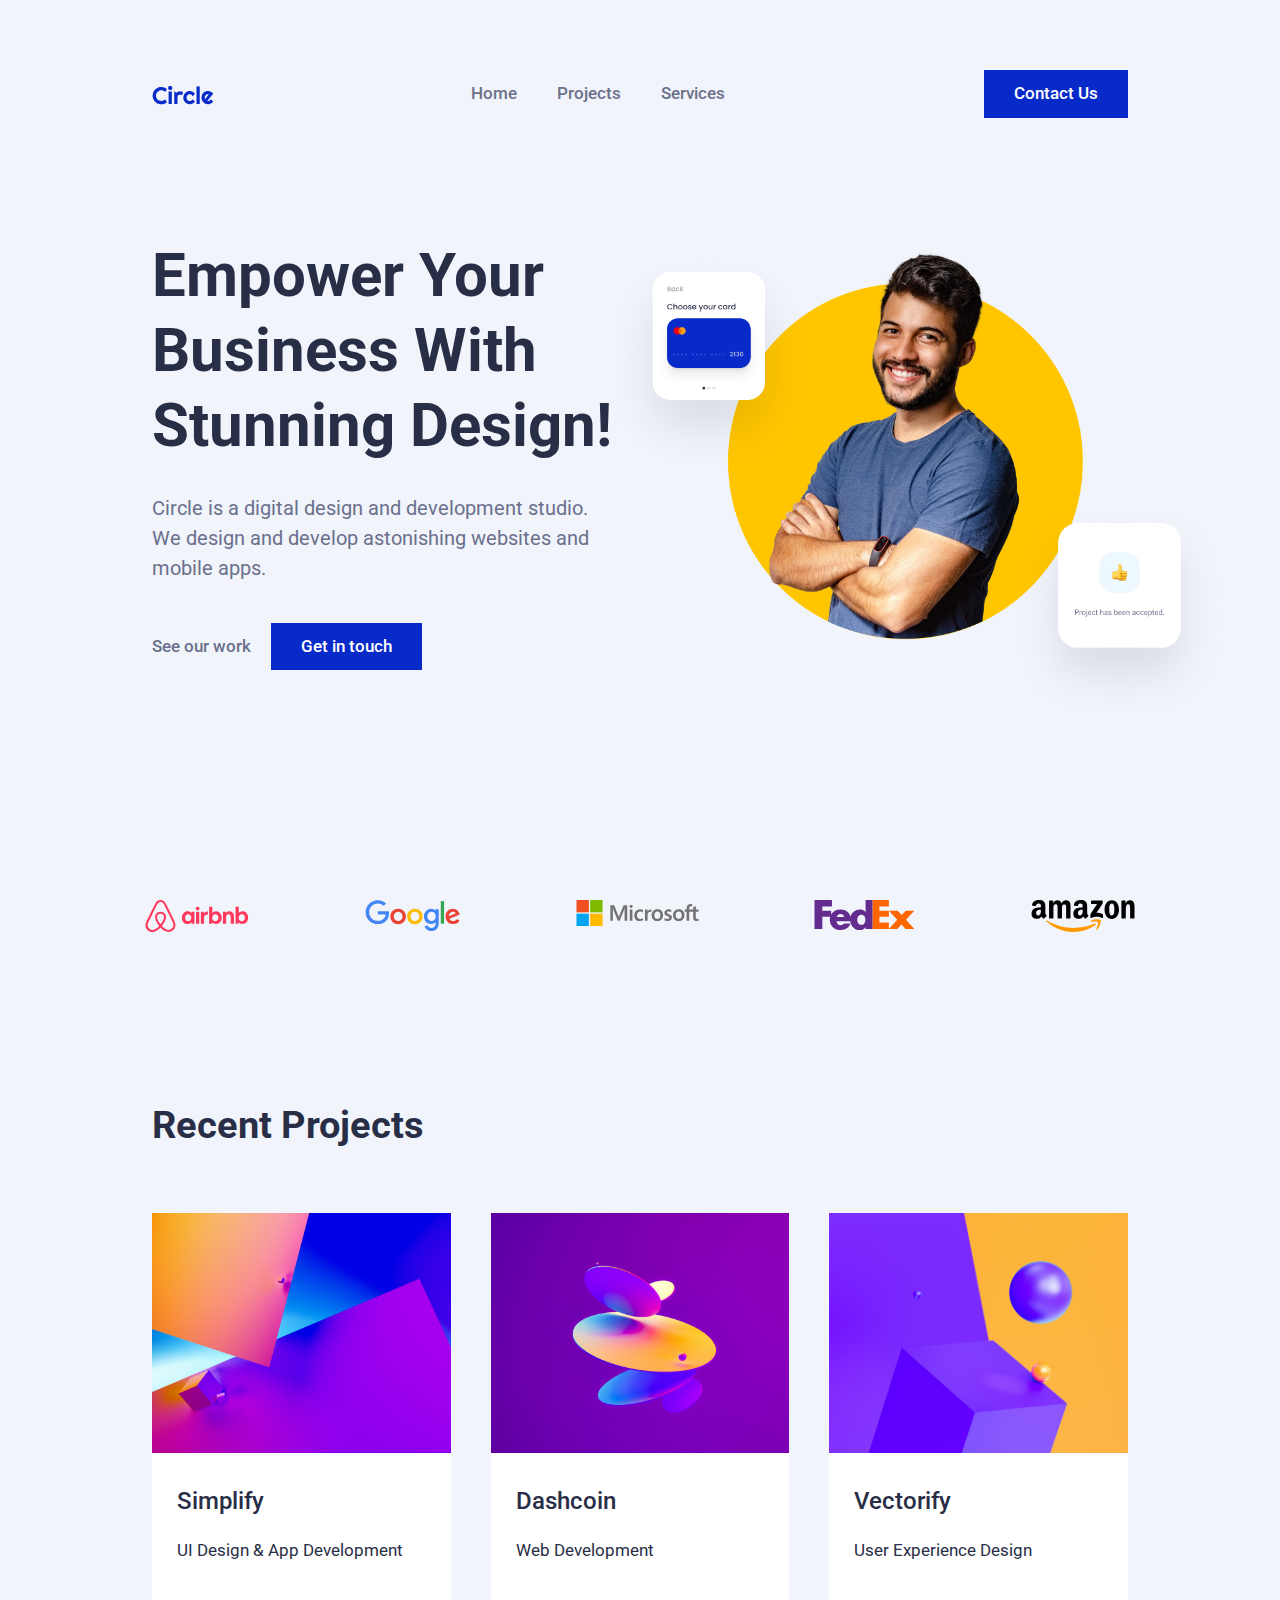
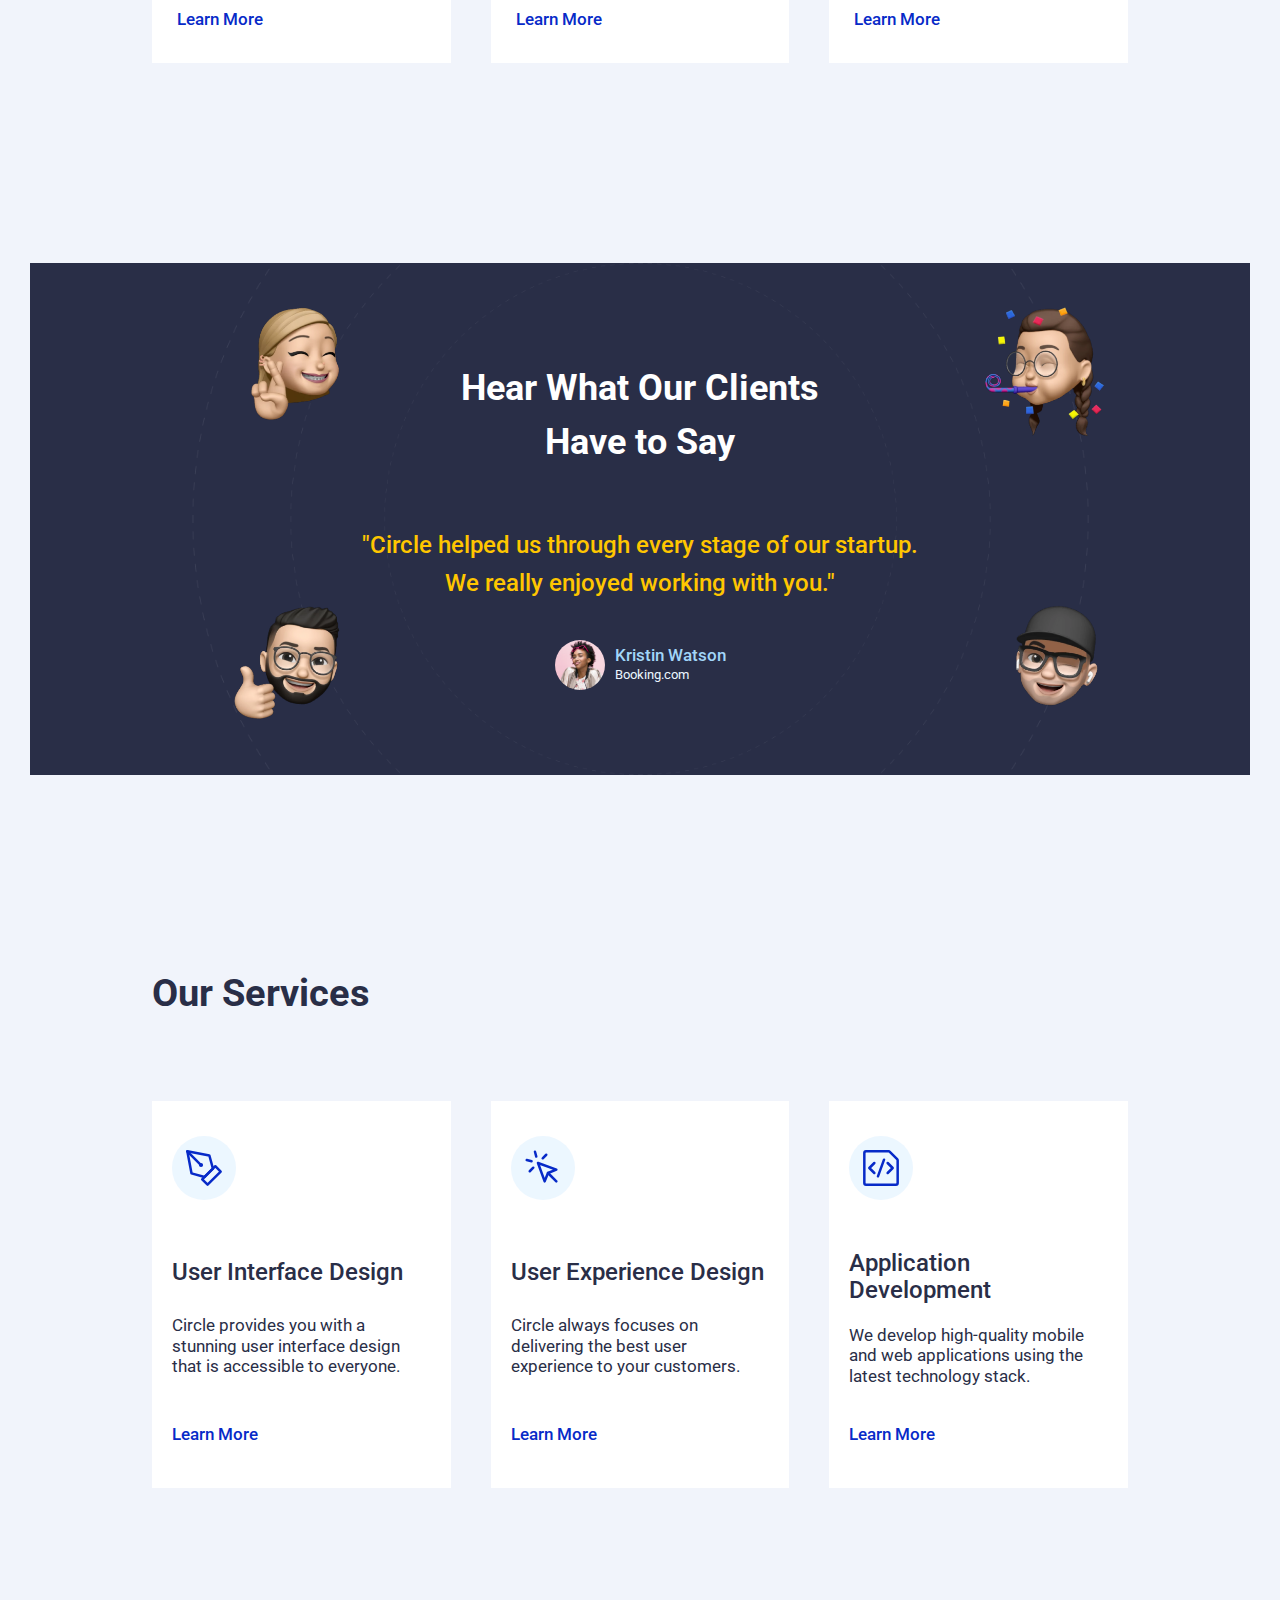
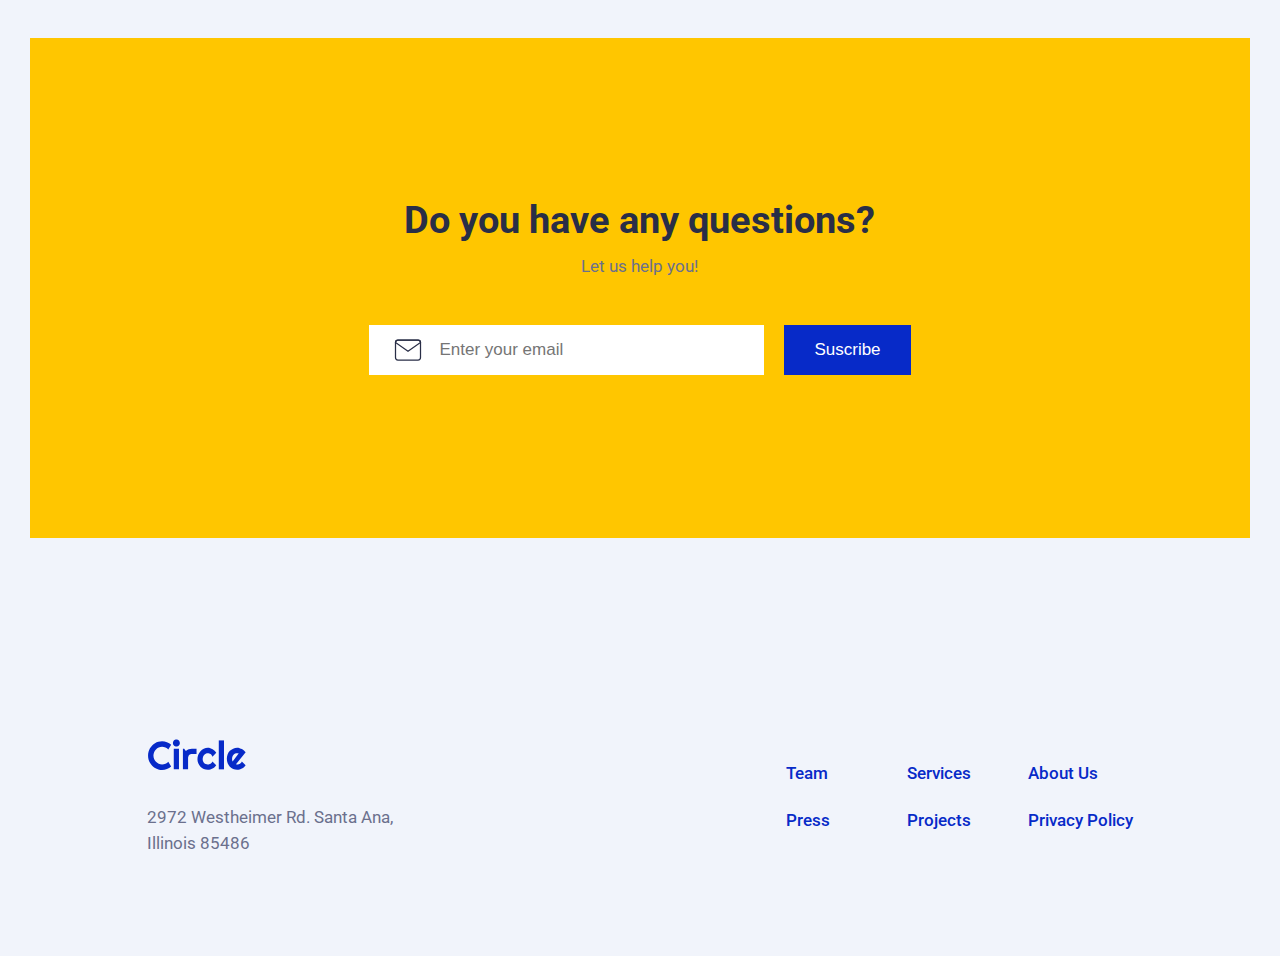
==== commit ce2301a1: "actualización readme, modificación esilos y creación pagina proyecto" ====
--- a/index.html
+++ b/index.html
@@ -20,8 +20,13 @@
                     <li id="home-menu"><a href="#cabecera">Home</a></li>
                     <li id="projects-menu"><a href="#projects">Projects</a></li>
                     <li id="services-menu"><a href="#services">Services</a></li>
-                </ul>
+                </ul>                
             </nav>
+            <button class="hamburger-menu">
+                <i class="fa-solid fa-bars menu"></i>
+                <i class="fa-solid fa-ellipsis-vertical cerrar"></i>
+            </button>    
+
                 <a href="contact-us.html" class="btn-principal">Contact Us</a>
         </div>
     </header>
@@ -31,7 +36,7 @@
                 <h1>Empower Your Business With Stunning Design!</h1>
                 <p>Circle is a digital design and development studio. We design and develop astonishing websites and mobile apps.</p>
                 <div class="hs-txt-btn">
-                    <a href="#" class="secundario">See our work</a>
+                    <a href="#projects" class="secundario">See our work</a>
                     <a href="contact-us.html" class ="principal ">Get in touch</a>
                 </div>
             </div>
--- a/style.css
+++ b/style.css
@@ -1,754 +1,1093 @@
 @import url('https://fonts.googleapis.com/css2?family=Roboto:wght@100;300;400;500;700&display=swap');
-
-
+ 
+ 
 /* General Styling CSS */
 * {
-    box-sizing: border-box;
-    margin: 0;
-    padding: 0;
-  }
-  
+   box-sizing: border-box;
+   margin: 0;
+   padding: 0;
+   box-sizing: border-box
+ }
   body {
-    font-family: "Roboto", sans-serif;
-    font-size: 14px;
-    background-color: #f1f4fb;
-    color: #292e47;
-    line-height: 1.25em;
-    display: flex;
-    flex-direction: column;
-    align-items: center;
-    padding: 0 30px; 
-  }
-
-  a{
-    text-decoration: none;
-    font-size: 17px;
-    font-weight: 500;
-  }
-  a:hover{
-    cursor: pointer;
-  }
-
-  /* Typographies */
-  h1{
-    text-align: left;
-    font-size: 60px;
-    line-height: 1.25em;
-    margin: 20px 0 30px;
-  }
-  h2{
-    font-size: 2.7em;
-    color: #292e47;
-    line-height: 36px;
-    margin: 20px 0px 20px;
-  }
-
-  h3{
-    font-size: 24px;
-    line-height: 115%;
-    font-weight: 500;
-    color: #292e47;
-    margin: 15px 5px 0px;
-  }
-
-
-  /* 1ºsección- cabecera + nav */
-  
-  #cabecera,  #header-cabecera {
-   width: 80%;
+   font-family: "Roboto", sans-serif;
+   font-size: 14px;
+   background-color: #f1f4fb;
+   color: #292e47;
+   line-height: 1.25em;
    display: flex;
    flex-direction: column;
-   justify-content: center;
-  }
-
+   align-items: center;
+   padding: 0 30px;
+ }
+ 
+ a{
+   text-decoration: none;
+   font-size: 17px;
+   font-weight: 500;
+ }
+ a:hover{
+   cursor: pointer;
+ }
+ 
+ /* Typographies */
+ h1{
+   text-align: left;
+   font-size: 60px;
+   line-height: 1.25em;
+   margin: 20px 0 30px;
+ }
+ h2{
+   font-size: 2.7em;
+   color: #292e47;
+   line-height: 36px;
+   margin: 20px 0px 20px;
+ }
+ 
+ h3{
+   font-size: 24px;
+   line-height: 115%;
+   font-weight: 500;
+   color: #292e47;
+   margin: 15px 5px 0px;
+ }
+
+ h4{
+  color: #6b708d;
+  font-size: 24px;
+  font-weight: 500;
+  line-height: 115%;
+ }
+ 
+ 
+ /* 1ºsección- cabecera + nav */
+  #cabecera,  #header-cabecera {
+  width: 80%;
+  display: flex;
+  flex-direction: column;
+  justify-content: center;
+ }
+ 
 /* SECCIÓN NAVEGADOR*/
 .nav {
+   display: flex;
+   justify-content: space-between;
+   align-items: center;
+   margin-top: 70px;
+ }
+ 
+.logo{
+   width: 60px;
+   height: 18px;
+ }
+ 
+ .menu ul{
+   display: flex;
+   align-items: center;
+ 
+ }
+ 
+ .menu li{
+   list-style: none;
+   flex-direction: row;
+ 
+ }
+ 
+ .menu a{
+   color: #6c718b;
+   padding: 20px;
+ }
+ 
+ .menu a:hover{
+   color: #072AC8 ;
+ }
+ 
+ .menu a:active{
+   color: #0082f3;
+ }
+
+ .hamburger-menu{
+  display: none;
+ }
+ 
+ .btn-principal{
+   color: white;
+   padding: 15px 30px;
+   background-color: #072AC8;
+   font-size: 17px;
+   display: inline-block;
+   border: 0px;
+ }
+ 
+ .btn-principal:hover{
+   color: white;
+   padding: 15px 30px;
+   background-color: #292e47;
+   font-size: 17px;
+   display: inline-block;
+   border: 0px;
+ }
+ 
+ 
+/* hero-shot-section*/
+ .hero-shot{
+   display: flex;
+   align-items: center;
+   justify-content: space-between;
+   margin: 100px 0;
+  
+ }
+ 
+ .hs-text{
+   /* width: 50%; */
+   /* display: flex; */
+   /* flex-direction: column; */
+   /* padding: 7em 2em; */
+   max-width:  530px;
+ }
+ 
+ .hs-text p{
+   color: #6b708d;
+   font-size: 20px;
+   line-height: 150%;
+   margin-bottom: 40px;
+   width: 85%;
+ }
+/* Bloque de botones del texto del hero */
+ .hs-txt-btn{
+   display: flex;
+   justify-content:left;
+   align-items: baseline ;
+ 
+   /* margin:20px 0 30px */
+ }
+ 
+ .hs-txt-btn a{
+   text-decoration: none;
+   color:#6b708d;
+   font-size: 17px;
+   font-weight: 500;
+ }
+ /* Este botón .principal serviría poner el mismo estilo que .btn-principal pero no lo invoco/llamo bien */
+ 
+ .principal{
+   color: white !important;
+   background-color: #072AC8;
+   font-size: 17px;
+   display: inline-block;
+   border: 0px;
+   margin-left: 20px;
+   padding: 15px 30px;
+ }
+ 
+ /* y este podría ser estilo del menu a pero igual tampoco se nombrarlo pues */
+ .secundario {
+   background: none;
+   border: none;
+ }
+ 
+ .hs-img {
+   width: 50%;
+   /* background-image: url(./images/hero-section/hero-image.png); */
+   /* background-position: 0 0;
+   background-repeat: no-repeat;
+   background-size: contain; */
+   position: relative;
+   justify-content: center;
+   align-items: center;
+   display: flex;
+ 
+ }
+ .guy {
+   width: 80%;
+   height: fit-content;
+ }
+ .hs-img-cards{
+   /* position: relative;
+   align-items: center;
+   display: flex; */
+ }
+ 
+ .card-credit {
+   width: 50%;
+   position: absolute;
+   top: 0;
+   left: -19%;
+   max-width: 375px;
+ }
+ 
+ .card-project{
+   width: 50%;
+   position: absolute;
+   bottom: -20%;
+   right: -23%;
+   max-width: 375px;
+ }
+ 
+   #clients{
+       width: 100%;
+       display: flex;
+       justify-content: space-evenly;
+       flex-flow:row wrap;
+       margin-top: 130px;
+   }
+ 
+ 
+   #projects{
+   width: 80%;
+   margin-top: 150px;
+   }
+ 
+   .card-img-vector{
+       width: 1fr;
+   }
+ 
+   /* este container se repite en servicios */
+   .container-cards{
+       display:grid;
+       margin-top: 70px;
+       grid-auto-columns: 1fr;
+       grid-column-gap: 40px;
+       grid-row-gap: 16px;
+       grid-template-columns: 1fr 1fr 1fr;
+       grid-template-rows: auto;
+   }
+ 
+   .card {
+       background-color: white;
+       display: grid;
+       grid-template-rows: repeat(2, 1fr);
+       /* esto lo pusimos con diego y bien... pero luego queda demasiado estrecho puede que tenga que ver con el responsive */
+       max-width: 350px;
+       max-height: 450px;
+   }
+ 
+   /* project cards images */
+ 
+   .card-img-simply{
+       background-image: url("./images/projects-section/1.jpg");
+       background-position: 50% 50%;
+       background-size:cover;
+       background-repeat: no-repeat;
+       height: 240px;
+   }
+ 
+   .card-img-dash{
+       background-image: url("./images/projects-section/2.jpg");
+       background-position: 50% 50%;
+       background-size:cover;
+       background-repeat: no-repeat;
+       height: 240px;
+   }
+   .card-img-vector{
+       background-image: url("./images/projects-section/3.jpg");
+       background-position: 50% 50%;
+       background-size:cover;
+       background-repeat: no-repeat;
+       height: 240px;
+   }
+ 
+   .card-text h3{
+       padding: 20px;
+   }
+ 
+   .card-text p{
+       font-size: 17px;
+       font-weight: 400;
+       margin:0 5px 20px 5px;
+       line-height: 120%;
+       padding: 5px 20px 30px 20px;
+   }
+ 
+   .card-text a{
+       color: #072AC8;
+       margin: 30px auto 30px 5px;
+       font-size: 17px;
+       font-weight: 500;
+       text-decoration: none;
+       padding: 20px;
+   }
+ 
+ 
+ 
+   /* sección testimonios */
+ 
+   #testimonials{
+       width: 100%;
+       position: relative;
+       /* height: 622px; */
+       height: 40vw;
+       margin-top: 200px;
+       background-color: #292e47;
+       background-image: url(./images/testimonial-section/orbit.png);
+       background-position: center;
+       background-size: contain;
+       background-repeat: no-repeat;
+   }
+ 
+   .container-testimonio{
+       height: 90%;
+       display: flex;
+       flex-direction: column;
+       justify-content:space-around;
+       align-items: center;
+       padding: 60px 0 15px;
+      
+   }
+   .container-testimonio h2{
+       max-width: 400px;
+       color: white;
+       text-align: center;
+       font-size: 36px;
+       line-height: 150%;
+   }
+ 
+   .container-testimonio > p {
+    max-width: 560px;
+    color: #ffc600;
+    font-size: 24px;
+    line-height: 160%;
+    font-weight: 500;
+    text-align: center;
+   }
+ 
+   /* User testimonio */
+  /* ---------- La imagen comentar con teacher... si la meto como imagen se me deforma, si la meto como background de un div bien pero pierdo el alt, es buena praxis? */
+ 
+   .testimonio-user{
+       display: flex;
+       align-items: center;
+   }
+ 
+   .user-img-testimony{
+       width: 50px;
+       height: 50px;
+       border-radius: 50%;
+       margin-right: 10px;
+       background-image: url(./images/testimonial-section/profile.png);
+       background-position: 50% 50%;
+       background-size: cover;
+ 
+   }
+ 
+   .name-user {
+       color: #a2d6f9;
+       font-size: 17px;
+ 
+   }
+ 
+   .web-page {
+       color: #ecf7ff;
+       font-size: 13px;
+   }
+ 
+   /* Imagenes emojis */
+   .locator-top-left {
+       position: absolute;
+       left: 0%;
+       top: 0%;
+       margin-top: 2%;
+       margin-left: 15%;
+       width: 12vw;
+   }
+ 
+   .locator-top-right {
+       position: absolute;
+       right: 0%;
+       top: 0%;
+       margin-top: 2%;
+       margin-right: 10%;
+       width: 12vw;
+   }
+ 
+   .locator-bottom-left {
+       position: absolute;
+       left: 0%;
+       bottom: 0%;
+       margin-bottom: 3%;
+       margin-left: 15%;
+       width: 12vw;
+   }
+ 
+   .locator-bottom-right {
+       position: absolute;
+       right: 0%;
+       bottom: 0%;
+       margin-bottom: 3%;
+       margin-right: 10%;
+       width: 12vw;
+   }
+ 
+   #services{
+       width: 80%;
+       display: flex;
+       flex-direction: column;
+       justify-content: space-between;
+       margin-top: 180px;
+   }
+ 
+   /* si aquí uso la class .card como en proyectos debería tocar el margin del contenido de la card porque se pega al marco */
+   .container-cards-service{
+     display:grid;
+     margin-top: 70px;
+     grid-auto-columns: 1fr;
+     grid-column-gap: 40px;
+     grid-row-gap: 16px;
+     grid-template-columns: 1fr 1fr 1fr;
+     grid-template-rows: auto;
+    
+ }
+   .card-service{
+       /* max-width: 300px; */
+       background-color: white;
+       display: flex;
+       flex-direction:column ;
+       justify-content: space-between;
+       padding: 15px;
+       /* si pongo aqui medidas concretas se me descuadra */
+       /* width: 450px;
+       height: 450px; */
+      
+   }
+   /* .card-service img{
+       width: 4.5vw;
+       background-color: #ecf7ff;
+       border-radius: 50%;
+       padding: 15px;
+       margin: 5px;
+   } */
+ 
+   /* //iconos metidos dentro del background de un div */
+   /* Igual podría hacer 1 class que contenga todo + class independiente para cada uno donde solo se toque el background */
+   .img-service-interface {
+       width: 5vw;
+       height: 5vw;
+       background-color: #ecf7ff;
+       background-image: url(./images/services-section/icons/1.svg);
+       background-position: 50% 50%;
+       background-size: auto;
+       background-repeat: no-repeat;
+       border-radius: 50%;
+       padding: 15px;
+       margin: 20px 0 35px 5px;
+   }
+ 
+   .img-service-ux{
+       width: 5vw;
+       height: 5vw;
+       background-color: #ecf7ff;
+       background-image: url(./images/services-section/icons/2.svg);
+       background-position: 50% 50%;
+       background-size: auto;
+       background-repeat: no-repeat;
+       border-radius: 50%;
+       padding: 15px;
+       margin: 20px 0 35px 5px;
+   }
+ 
+   .img-service-dev {
+       width: 5vw;
+       height: 5vw;
+       background-color: #ecf7ff;
+       background-image: url(./images/services-section/icons/3.svg);
+       background-position: 50% 50%;
+       background-size: auto;
+       background-repeat: no-repeat;
+       border-radius: 50%;
+       padding: 15px;
+       margin: 20px 0 35px 5px;
+   }
+ 
+   /* texto de las cards */
+   /* probando con unificar cards .card-text con las de proyecto pero no acaba de cuadrar, las otras son iguales + padding modificado igual a proyecto podría ponerle este estilo + sumarle el padding */
+   .card-service h3{
+       margin-bottom: 20px;
+   }
+ 
+   .card-service p{
+       font-size: 17px;
+       font-weight: 400;
+       margin:0 5px 10px 5px;
+       line-height: 120%;
+   }
+ 
+   .card-service a{
+       color: #072AC8;
+       margin: 30px auto 30px 5px;
+       font-size: 17px;
+       font-weight: 500;
+       text-decoration: none;
+ 
+   }
+ 
+   #CTA{
+       display: flex;
+       flex-direction: column;
+       align-items: center;
+       justify-content: center;
+       margin-top: 150px;
+       background-color: #ffc600;
+       height: 500px;
+       width: 100%;
+       padding-bottom: 20px;
+   }
+ 
+   .cta-info {
+       display: flex;
+       flex-direction: column;
+       justify-content: center;
+       align-items: center;
+   }
+   .cta-info h2{
+       margin: 20px 0;
+   }
+ 
+   .cta-info p{
+       font-size: 17px;
+       color: #6b708d;
+   }
+ 
+   .contenedor-form{
+       display: flex;
+       margin-top: 50px;
+       justify-content: center;
+       align-items: center;
+   }
+ 
+   .form-email-contenedor{
+       display: flex;
+       position: relative;
+   }
+   .form-email-contenedor img{
+       position: absolute;
+       left: 6%;
+       top:20%
+   }
+   #email-form{
+       border: none;
+       padding: 15px 30px;
+       width: 395px;
+       font-size: 17px;
+       padding-left: 70px;
+   }
+  
+   #footer{
+       margin-top: 200px;
+       display: flex ;
+       justify-content: center;
+       width: 95%;
+       align-items: stretch;
+       padding-bottom: 100px;
+   }
+   .caja-footer {
+       display: flex ;
+       justify-content: space-between;
+       width: 85%;
+       align-items: center;
+   }
+ 
+   .footer-menu {
+       display: grid;
+       grid-auto-columns: 1fr;
+       grid-column-gap: 16px;
+       grid-row-gap:30px;
+       grid-template-columns: 1fr 1fr 1fr;
+   }
+ 
+   .footer-menu a{
+       text-decoration: none;
+       color: #072AC8;
+       font-size: 17px;
+   }
+ 
+   .footer-info img{
+       width: 100px;
+       margin-bottom: 30px;
+   }
+ 
+   .footer-info p{
+       font-size: 17px;
+       line-height: 150%;
+       color: #6b708d; 
+   }
+   
+
+
+/* -----------------------
+-----------------------
+-----------------------
+----------------------- */
+/* Empezamos responsive */
+   /* Pantalla tablet */
+   @media (min-width:768px) and (max-width: 991px){
+     *{
+       margin: none;
+     }
+   
+     h1{
+       text-align: center;
+     }
+     #header-cabecera, #cabecera, #clients, #projects, #testimonials, #services, #CTA,  #footer{
+       width: 100%;
+       margin-top: 40px;
+     }
+     /* #header-cabecera, #cabecera, #clients, #projects, #testimonials, #services, #CTA,  #footer{
+       width: 95%;
+     } */
+     #header-cabecera {
+       margin-top: 10px;
+     }
+ 
+     .nav{
+       margin-top: 30px;
+     }
+   
+     .hamburger-menu{
+      display: flex;
+      z-index: 1;
+      padding: 4px 20px 0 0;
+      border: none;
+      cursor: pointer;
+      background-color: rgba(255, 255, 255, 0);
+      color: #292e47;
+      font-size: 24px;
+    }
+    .hamburger-menu > .cerrar{
+      display: none;
+    }
+
+    
+ 
+     .btn-principal{
+       display: none;
+     }
+ 
+     .hero-shot{
+       /* display: flex; */
+       flex-direction: column;
+       margin-top:20px
+     }
+     .hs-text{
+       display: flex;
+       flex-direction: column;
+       align-items: center;
+       max-width: 100%;
+       padding-bottom: 30px;
+     }
+ 
+     .hs-text p{
+       text-align: center;
+     }
+ 
+     .hs-txt-btn{
+       flex-direction: row-reverse;
+       justify-content: center;
+     }
+ 
+     .principal{
+       margin-right: 20px;
+       margin-left: 0px;
+     }
+ 
+     .hs-img{
+       width: 70%;
+     }
+     .guy {
+       width: 100%;
+     }
+ 
+/* // sección clientes */
+     #clients{
+       /* display: flex;
+       flex-wrap: ;
+       width: 70%;
+       margin-top: 50px; */
+       display: grid;
+       align-items: center;
+       justify-items: center;
+       grid-row-gap:40px;
+       grid-template-columns: 1fr 1fr;
+     }
+ 
+     .logos-amazon{
+       display: none;
+     }
+/* PROJECT */
+     .container-cards{
+       grid-template-columns: 1fr 1fr;
+       /* //la separación entre proyectos como se controla? */
+       grid-column-gap: 2%;
+     }
+ 
+     /* /TESTIMONIALS */
+     #testimonials {
+       width: 100vw;
+      height: 450px;
+     }
+ 
+     .container-testimonio{
+       justify-content: space-between;
+       padding: 30px 0 15px;
+     }
+     /* emojis location */
+     .locator-top-left{
+       margin-top: 6%;
+       margin-left: 10%;
+     }
+     .locator-top-right{
+       margin-top: 6%;
+     
+     }
+     .locator-bottom-left{
+       margin-bottom: 6%;
+       margin-left: 10%;
+     }
+     .locator-bottom-right{
+       margin-bottom: 6%;
+      
+     }
+ 
+     /* SERVICES */
+ 
+     .container-cards-service{
+       display:grid;
+       grid-template-columns: 1fr 1fr 1fr;
+     }
+ 
+     .img-service {
+       width: 8vw;
+       height: 8vw;
+     }
+ 
+     /* cta */
+     #CTA{
+       /* para hacer que se salte el padding del body va este width */
+       width: 100vw;
+       margin-top: 60px;
+     }
+ 
+     .contenedor-form > .principal{
+       margin: 0;
+     }
+    
+    
+     /* footer */
+     #footer{
+      padding-bottom: 50px;
+      margin-top: 70px;
+     }
+     .caja-footer{
+       width: 100%;
+     }
+ 
+   }
+ 
+ 
+   /* Pantalla phone */
+   @media (max-width: 767px){
+     *{
+       margin: none;
+     }
+   
+     h1{
+       text-align: center;
+       font-size: 40px;
+     }
+     h2{
+       text-align: center;
+       margin-top: 50px;
+     }
+     #header-cabecera, #cabecera, #clients, #projects, #testimonials, #services, #CTA,  #footer{
+       width: 100%;
+       margin-top: 30px;
+     }
+     /* #header-cabecera, #cabecera, #clients, #projects, #testimonials, #services, #CTA,  #footer{
+       width: 95%;
+     } */
+     #header-cabecera {
+       margin-top: 10px;
+     }
+ 
+     .nav{
+       margin-top: 30px;
+     }
+   
+     .menu ul{
+       display: none;
+  
+     }
+ 
+     .btn-principal{
+       display: none;
+     }
+ 
+     .hero-shot{
+       /* display: flex; */
+       flex-direction: column;
+       margin-top:0px
+     }
+     .hs-text{
+       display: flex;
+       flex-direction: column;
+       align-items: center;
+       max-width: 100%;
+       padding-bottom: 30px;
+     }
+ 
+     .hs-text p{
+       text-align: center;
+       font-size: 17px;
+       margin-bottom: 30px;
+     }
+ 
+     .hs-txt-btn{
+       flex-direction: row-reverse;
+       justify-content: center;
+    
+     }
+ 
+     .principal{
+       margin-right: 20px;
+       margin-left: 0px;
+     }
+ 
+     .hs-img{
+       width: 90%;
+     }
+     .guy {
+       width: 100%;
+     }
+     .card-credit,
+     .card-project,
+     .logos-amazon {
+       display: none;
+     }
+ 
+ 
+/* // sección clientes */
+     #clients{
+       /* display: flex;
+       flex-wrap: ;
+       width: 70%;
+       margin-top: 50px; */
+       display: grid;
+       align-items: center;
+       justify-items: center;
+       grid-row-gap:40px;
+       grid-template-columns: 1fr 1fr;
+     }
+ 
+     /* .logos-amazon{
+       display: none;
+     } */
+/* PROJECT */
+     .container-cards{
+       grid-template-columns: 1fr;
+       /* //la separación entre proyectos como se controla? */
+       grid-column-gap: 2%;
+     }
+ 
+     .card{
+       width: auto;
+      
+     }
+ 
+     /* /TESTIMONIALS */
+     .locator-top-left,
+     .locator-top-right,
+     .locator-bottom-left,
+     .locator-bottom-right{
+       display: none;
+     }
+ 
+     #testimonials{
+       height: 50px;
+       width: 100vw;
+     }
+ 
+     .container-testimonio{
+       padding: 20px 0 60px;
+     }
+     .container-testimonio > p{
+       padding: 50px 0px;
+     }
+ 
+     /* SERVICES */
+ 
+     .container-cards-service{
+       display:grid;
+       grid-template-columns: 1fr;
+     }
+ 
+     .img-service {
+       width: 10vw;
+       height: 10vw;
+     }
+ 
+     /* cta */
+     #CTA{
+       margin-top: 60px;
+       display: flex;
+       width: 100vw;
+     }
+     .contenedor-form{
+       display: flex;
+       flex-direction: column;
+       justify-content: space-between;
+       align-items: center;
+     }
+ 
+ 
+    
+     /* footer */
+     #footer{
+      padding-bottom: 90px;
+     }
+     .caja-footer{
+       width: 100%;
+       display: flex;
+       flex-direction: column;
+     }
+ 
+     .footer-info{
+       display: flex;
+       flex-direction: column;
+       align-items: center;
+       padding: 20px 0 30px;
+     }
+ 
+     .footer-info p{
+       text-align: center;
+     }
+    
+   }
+ 
+ 
+ 
+ /* CONTACT STYLE */
+ /* CONTACT STYLE */
+ /* CONTACT STYLE */
+ /* CONTACT STYLE */
+
+   #contact-us{
+       display: flex;
+       flex-direction: column;
+       justify-content: center;
+       width: 80%;
+       margin-top: 200px;
+   }
+ 
+   
+ 
+   .form-container{
+    display: grid;
+    
+   }
+   #form-mail {
+    /* display: grid;
+    grid-auto-columns: 1fr;
+    grid-column-gap:16px;
+    grid-row-gap:16px
+    grid-template-column:1fr 1fr 1fr 1fr 1fr; */
+    display: grid;
+    grid-template-columns: repeat(2, 1fr);
+    grid-template-rows: repeat(4, 1fr);
+    grid-column-gap: 16px;
+    grid-row-gap: 16px;
+    margin-top: 80px;
+   }
+
+   .name{
+    grid-area: 1 / 1 / 2 / 3; 
+   }
+   .email{
+    grid-area: 2 / 1 / 3 / 2;
+   }
+   .phone{
+    grid-area: 2 / 2 / 3 / 3;
+   }
+   .message{
+    grid-area: 3 / 1 / 4 / 3;
+   }
+   .submit-button{
+    grid-area: 4 / 1 / 5 / 3;
+    color: white;
+   padding: 15px 30px;
+   background-color: #072AC8;
+   font-size: 17px;
+   border: none;
+   height: 70px;
+   }
+
+   .form-container > input , textarea{
+    font-family: "Roboto", sans-serif;
+    width: 100%;
+    height: 70px;
+    padding-left: 20px;
+    border: none;
+    background-color: #e8e9f0b5;
+    font-size: 14px;
+    color: #333333;
+   }
+
+   textarea{
+    font-size: 14px;
+    color: #333333;
+    padding: 20px 0 0;
+  
+   }
+
+   .form-container >label{
+    margin-bottom: 10px;
+    color: #6b708d;
+    font-size: 20px;
+    font-weight: 400;
+   }
+
+   /* //project page */
+
+   .main-project{
+    width: 80%;
+    margin-top: 70px;
+   }
+   .project-info {
     display: flex;
     justify-content: space-between;
-    align-items: center;
-    margin-top: 70px;
-  }
-
-.logo{
-    width: 60px;
-    height: 18px;
-  }
- 
-
-  .menu ul{
+    margin-bottom: 60px;
+   }
+   
+   .text-drch{
     display: flex;
-    align-items: center;
-
-  }
-
-  .menu li{
-    list-style: none;
-    flex-direction: row;
-
-  }
-
-  .menu a{
-    color: #6c718b;
-    padding: 20px;
-  }
-
-  .menu a:hover{
-    color: #072AC8 ;
-  }
-
-  .menu a:active{
-    color: #0082f3;
-  }
-
-  .btn-principal{
-    color: white;
-    padding: 15px 30px;
-    background-color: #072AC8;
-    font-size: 17px;
-    display: inline-block;
-    border: 0px;
-  }
-
-  .btn-principal:hover{
-    color: white;
-    padding: 15px 30px;
-    background-color: #292e47;
-    font-size: 17px;
-    display: inline-block;
-    border: 0px;
-  }
-
-
-/* hero-shot-section*/
-  .hero-shot{
-    display: flex;
-    align-items: center;
-    justify-content: space-between;
-    margin: 100px 0;
-    
-  }
-
-  .hs-text{
-    /* width: 50%; */
-    /* display: flex; */
-    /* flex-direction: column; */
-    /* padding: 7em 2em; */
-    max-width:  530px;
-  }
-
-  .hs-text p{
+    justify-content: center;
+    font-size: 20px;
+   }
+
+   .status{
+    color: #292e47;
+   }
+
+   .data{
     color: #6b708d;
+   }
+
+
+   /* //esto no esta bien  */
+   .project-image{
+    width: 80vw;
+    max-height: 600px;
+    filter: blur(200);
+    background-image: url("./images/projects-section/1.jpg");
+    background-position: 50% 50%;
+    background-repeat: no-repeat;
+    background-size: cover;
+   }
+   .project-image img{
+    width: 80vw;
+    filter: blur(40px) opacity(10%);
+   }
+
+   .project-description p{
     font-size: 20px;
-    line-height: 150%;
-    margin-bottom: 40px;
-    width: 85%;
-  }
-/* Bloque de botones del texto del hero */
-  .hs-txt-btn{
-    display: flex;
-    justify-content:left;
-    align-items: baseline ;
-
-    /* margin:20px 0 30px */
-  }
-
-  .hs-txt-btn a{
-    text-decoration: none;
-    color:#6b708d;
-    font-size: 17px;
-    font-weight: 500;
-  }
-  /* Este botón .principal serviría poner el mismo estilo que .btn-principal pero no lo invoco/llamo bien */
-
-  .principal{
-    color: white !important;
-    background-color: #072AC8;
-    font-size: 17px;
-    display: inline-block;
-    border: 0px;
-    margin-left: 20px;
-    padding: 15px 30px;
-  }
-
-  /* y este podría ser estilo del menu a pero igual tampoco se nombrarlo pues */
-  .secundario {
-    background: none;
-    border: none;
-  }
-
-  .hs-img {
-    width: 50%;
-    /* background-image: url(./images/hero-section/hero-image.png); */
-    /* background-position: 0 0;
-    background-repeat: no-repeat;
-    background-size: contain; */
-    position: relative;
-    justify-content: center;
-    align-items: center;
-    display: flex;
-
-  }
-  .guy {
-    width: 80%;
-    height: fit-content;
-  }
-  .hs-img-cards{
-    /* position: relative;
-    align-items: center;
-    display: flex; */
-  }
-
-  .card-credit {
-    width: 50%;
-    position: absolute;
-    top: 0;
-    left: -19%;
-    max-width: 375px;
-  }
-
-  .card-project{
-    width: 50%;
-    position: absolute;
-    bottom: -20%;
-    right: -23%;
-    max-width: 375px;
-  }
-
-    #clients{
-        width: 100%; 
-        display: flex;
-        justify-content: space-evenly; 
-        flex-flow:row wrap;
-        margin-top: 130px;
-    }
-
-
-    #projects{
-    width: 80%;
-    margin-top: 200px;
-    }
-
-    .card-img-vector{
-        width: 1fr;
-    }
-
-    /* este container se repite en servicios */
-    .container-cards{
-        display:grid;
-        margin-top: 70px;
-        grid-auto-columns: 1fr;
-        grid-column-gap: 40px;
-        grid-row-gap: 16px;
-        grid-template-columns: 1fr 1fr 1fr;
-        grid-template-rows: auto;
-    }
-   
-    .card {
-        background-color: white;
-        display: grid;
-        grid-template-rows: repeat(2, 1fr);
-        width: 350px;
-        height: 450px;
-    }
-
-    /* project cards images */
-
-    .card-img-simply{
-        background-image: url("./images/projects-section/1.jpg");
-        background-position: 50% 50%;
-        background-size:cover;
-        background-repeat: no-repeat;
-        height: 240px;
-    }
-
-    .card-img-dash{
-        background-image: url("./images/projects-section/2.jpg");
-        background-position: 50% 50%;
-        background-size:cover;
-        background-repeat: no-repeat;
-        height: 240px;
-    }
-    .card-img-vector{
-        background-image: url("./images/projects-section/3.jpg");
-        background-position: 50% 50%;
-        background-size:cover;
-        background-repeat: no-repeat;
-        height: 240px;
-    }
-
-    .card-text h3{
-        padding: 20px;
-    }
-
-    .card-text p{
-        font-size: 17px;
-        font-weight: 400;
-        margin:0 5px 20px 5px;
-        line-height: 120%;
-        padding: 5px 20px 30px 20px;
-    }
-
-    .card-text a{
-        color: #072AC8;
-        margin: 30px auto 30px 5px;
-        font-size: 17px;
-        font-weight: 500;
-        text-decoration: none;
-        padding: 20px;
-    }
-
-
-
-    /* sección testimonios */
-
-    #testimonials{
-        width: 100%;
-        position: relative;
-        /* height: 622px; */
-        height: 40vw;
-        margin-top: 200px;
-        background-color: #292e47;
-        background-image: url(./images/testimonial-section/orbit.png);
-        background-position: center;
-        background-size: contain;
-        background-repeat: no-repeat;
-    }
-
-    .container-testimonio{
-        height: 90%;
-        display: flex;
-        flex-direction: column;
-        justify-content:space-around;
-        align-items: center;
-        padding: 60px 0 15px;
-        
-    }
-    .container-testimonio h2{
-        max-width: 400px;
-        color: white;
-        text-align: center;
-        font-size: 36px;
-        line-height: 150%;
-    }
-
-    .container-testimonio > p {
-     max-width: 560px;
-     color: #ffc600;
-     font-size: 24px;
-     line-height: 160%;
-     font-weight: 500;
-     text-align: center;
-    }
-
-    /* User testimonio */
-   /* ---------- La imagen comentar con teacher... si la meto como imagen se me deforma, si la meto como background de un div bien pero pierdo el alt, es buena praxis? */
-
-    .testimonio-user{
-        display: flex;
-        align-items: center;
-    }
-
-    .user-img-testimony{
-        width: 50px;
-        height: 50px;
-        border-radius: 50%;
-        margin-right: 10px;
-        background-image: url(./images/testimonial-section/profile.png);
-        background-position: 50% 50%;
-        background-size: cover;
-
-    }
-
-    .name-user {
-        color: #a2d6f9;
-        font-size: 17px;
-
-    }
-
-    .web-page {
-        color: #ecf7ff;
-        font-size: 13px;
-    }
-
-    /* Imagenes emojis */
-    .locator-top-left {
-        position: absolute;
-        left: 0%;
-        top: 0%;
-        margin-top: 2%;
-        margin-left: 15%;
-        width: 12vw;
-    }
-
-    .locator-top-right {
-        position: absolute;
-        right: 0%;
-        top: 0%;
-        margin-top: 2%;
-        margin-right: 10%;
-        width: 12vw;
-    }
-
-    .locator-bottom-left {
-        position: absolute;
-        left: 0%;
-        bottom: 0%;
-        margin-bottom: 3%;
-        margin-left: 15%;
-        width: 12vw;
-    }
-
-    .locator-bottom-right {
-        position: absolute;
-        right: 0%;
-        bottom: 0%;
-        margin-bottom: 3%;
-        margin-right: 10%;
-        width: 12vw;
-    }
-
-    #services{
-        width: 80%;
-        display: flex;
-        flex-direction: column;
-        justify-content: space-between;
-        margin-top: 180px;
-    }
-
-    /* si aquí uso la class .card como en proyectos debería tocar el margin del contenido de la card porque se pega al marco */
-    .container-cards-service{
-      display:grid;
-      margin-top: 70px;
-      grid-auto-columns: 1fr;
-      grid-column-gap: 40px;
-      grid-row-gap: 16px;
-      grid-template-columns: 1fr 1fr 1fr;
-      grid-template-rows: auto;
-  }
-    .card-service{
-        /* max-width: 300px; */
-        background-color: white;
-        display: flex;
-        flex-direction:column ;
-        justify-content: space-between;
-        padding: 15px;
-        
-    }
-    /* .card-service img{
-        width: 4.5vw;
-        background-color: #ecf7ff;
-        border-radius: 50%;
-        padding: 15px;
-        margin: 5px;
-    } */
-
-    /* //iconos metidos dentro del background de un div */
-    /* Igual podría hacer 1 class que contenga todo + class independiente para cada uno donde solo se toque el background */
-    .img-service-interface {
-        width: 5vw;
-        height: 5vw;
-        background-color: #ecf7ff;
-        background-image: url(./images/services-section/icons/1.svg);
-        background-position: 50% 50%;
-        background-size: auto;
-        background-repeat: no-repeat;
-        border-radius: 50%;
-        padding: 15px;
-        margin: 20px 0 35px 5px;
-    }
-
-    .img-service-ux{
-        width: 5vw;
-        height: 5vw;
-        background-color: #ecf7ff;
-        background-image: url(./images/services-section/icons/2.svg);
-        background-position: 50% 50%;
-        background-size: auto;
-        background-repeat: no-repeat;
-        border-radius: 50%;
-        padding: 15px;
-        margin: 20px 0 35px 5px;
-    }
-
-    .img-service-dev {
-        width: 5vw;
-        height: 5vw;
-        background-color: #ecf7ff;
-        background-image: url(./images/services-section/icons/3.svg);
-        background-position: 50% 50%;
-        background-size: auto;
-        background-repeat: no-repeat;
-        border-radius: 50%;
-        padding: 15px;
-        margin: 20px 0 35px 5px;
-    }
-
-    /* texto de las cards */
-    /* probando con unificar cards .card-text con las de proyecto pero no acaba de cuadrar, las otras son iguales + padding modificado igual a proyecto podría ponerle este estilo + sumarle el padding */
-    .card-service h3{
-        margin-bottom: 20px;
-    }
-
-    .card-service p{
-        font-size: 17px;
-        font-weight: 400;
-        margin:0 5px 10px 5px;
-        line-height: 120%;
-    }
-
-    .card-service a{
-        color: #072AC8;
-        margin: 30px auto 30px 5px;
-        font-size: 17px;
-        font-weight: 500;
-        text-decoration: none;
-
-    }
-
-    #CTA{
-        display: flex;
-        flex-direction: column;
-        align-items: center;
-        justify-content: center;
-        margin-top: 100px;
-        background-color: #ffc600;
-        height: 500px;
-        width: 100%;
-        padding-bottom: 20px;
-    }
-
-    .cta-info {
-        display: flex;
-        flex-direction: column;
-        justify-content: center;
-        align-items: center;
-    }
-    .cta-info h2{
-        margin: 20px 0;
-    }
-
-    .cta-info p{
-        font-size: 17px;
-        color: #6b708d;
-    }
-
-    .contenedor-form{
-        display: flex;
-        margin-top: 50px;
-        justify-content: center;
-        align-items: center;
-    }
-
-    .form-email-contenedor{
-        display: flex;
-        position: relative;
-    }
-    .form-email-contenedor img{
-        position: absolute;
-        left: 6%;
-        top:20% 
-    }
-    #email-form{
-        border: none;
-        padding: 15px 30px;
-        width: 395px;
-        font-size: 17px;
-        padding-left: 70px;
-    }
-    
-    #footer{
-        margin-top: 70px;
-        display: flex ;
-        justify-content: center;
-        width: 95%;
-        align-items: stretch;
-        padding-bottom: 100px;
-    }
-    .caja-footer {
-        display: flex ;
-        justify-content: space-between;
-        width: 85%;
-        align-items: center;
-    }
-
-    .footer-menu {
-        display: grid;
-        grid-auto-columns: 1fr;
-        grid-column-gap: 16px;
-        grid-row-gap:30px;
-        grid-template-columns: 1fr 1fr 1fr;
-    }
-
-    .footer-menu a{
-        text-decoration: none;
-        color: #072AC8;
-        font-size: 17px;
-    }
-
-    .footer-info img{
-        width: 100px;
-        margin-bottom: 30px; 
-    }
-
-    .footer-info p{
-        font-size: 17px;
-        line-height: 150%;
-        color: #6b708d;  
-    }
-    /* Empezamos responsive */
-    /* Pantalla tablet */
-    @media (min-width:768px) and (max-width: 991px){
-      *{
-        margin: none;
-      }
-     
-      h1{
-        text-align: center;
-      }
-      #header-cabecera, #cabecera, #clients, #projects, #testimonials, #services, #CTA,  #footer{
-        width: 100%;
-        margin-top: 40px;
-      }
-      /* #header-cabecera, #cabecera, #clients, #projects, #testimonials, #services, #CTA,  #footer{
-        width: 95%;
-      } */
-      #header-cabecera {
-        margin-top: 10px;
-      }
-
-      .nav{
-        margin-top: 30px;
-      }
-     
-      .menu ul{
-        display: none;
-    
-      }
-
-      .btn-principal{
-        display: none;
-      }
-
-      .hero-shot{
-        /* display: flex; */
-        flex-direction: column;
-        margin-top:20px
-      }
-      .hs-text{
-        display: flex;
-        flex-direction: column;
-        align-items: center;
-        max-width: 100%;
-        padding-bottom: 30px;
-      }
-
-      .hs-text p{
-        text-align: center;
-      }
-
-      .hs-txt-btn{
-        flex-direction: row-reverse;
-        justify-content: center;
-      }
-
-      .principal{
-        margin-right: 20px;
-        margin-left: 0px;
-      }
-
-      .hs-img{
-        width: 70%;
-      }
-      .guy {
-        width: 100%;
-      }
-
-/* // sección clientes */
-      #clients{
-        /* display: flex;
-        flex-wrap: ;
-        width: 70%;
-        margin-top: 50px; */
-        display: grid;
-        align-items: center;
-        justify-items: center;
-        grid-row-gap:40px;
-        grid-template-columns: 1fr 1fr;
-      }
-
-      .logos-amazon{
-        display: none;
-      }
- /* PROJECT */
-      .container-cards{
-        grid-template-columns: 1fr 1fr;
-        /* //la separación entre proyectos como se controla? */
-        grid-column-gap: 2%; 
-      }
-
-      /* /TESTIMONIALS */
-
-      /* SERVICES */
-
-      .container-cards-service{
-        display:grid;
-        grid-template-columns: 1fr 1fr 1fr;
-      }
-
-      .img-service {
-        width: 8vw;
-        height: 8vw;
-      }
-
-      /* cta */
-      #CTA{
-        max-width: 100%;
-        margin-top: 60px;
-        display: flex;
-        width: 1320;
-      }
-      .contenedor-form{
-        display: flex;
-        justify-content: space-between;
-        align-items: center;
-      }
-      
-      /* footer */
-      #footer{
-       padding-bottom: 50px;
-      }
-      .caja-footer{
-        width: 100%;
-      }
-
-    }
-
-
-    /* Pantalla phone */
-    @media (max-width: 767px){
-
-    }
-
-
-
-    /* CONTACT STYLE */
-
-    #form{
-        max-width: 80%;
-        display: flex;
-        flex-direction: column;
-        justify-content: center;
-    }
-
-    #form h1{
-        
-    }
-
-    .form-container{
-      display: flex;
-      flex-direction: column;
-    }
-    .form-container-pequeño{
-      display: flex;
-      flex-direction: row;
-    }+    line-height: 30px;
+    margin-top: 50px;
+    text-align: justify;
+   }
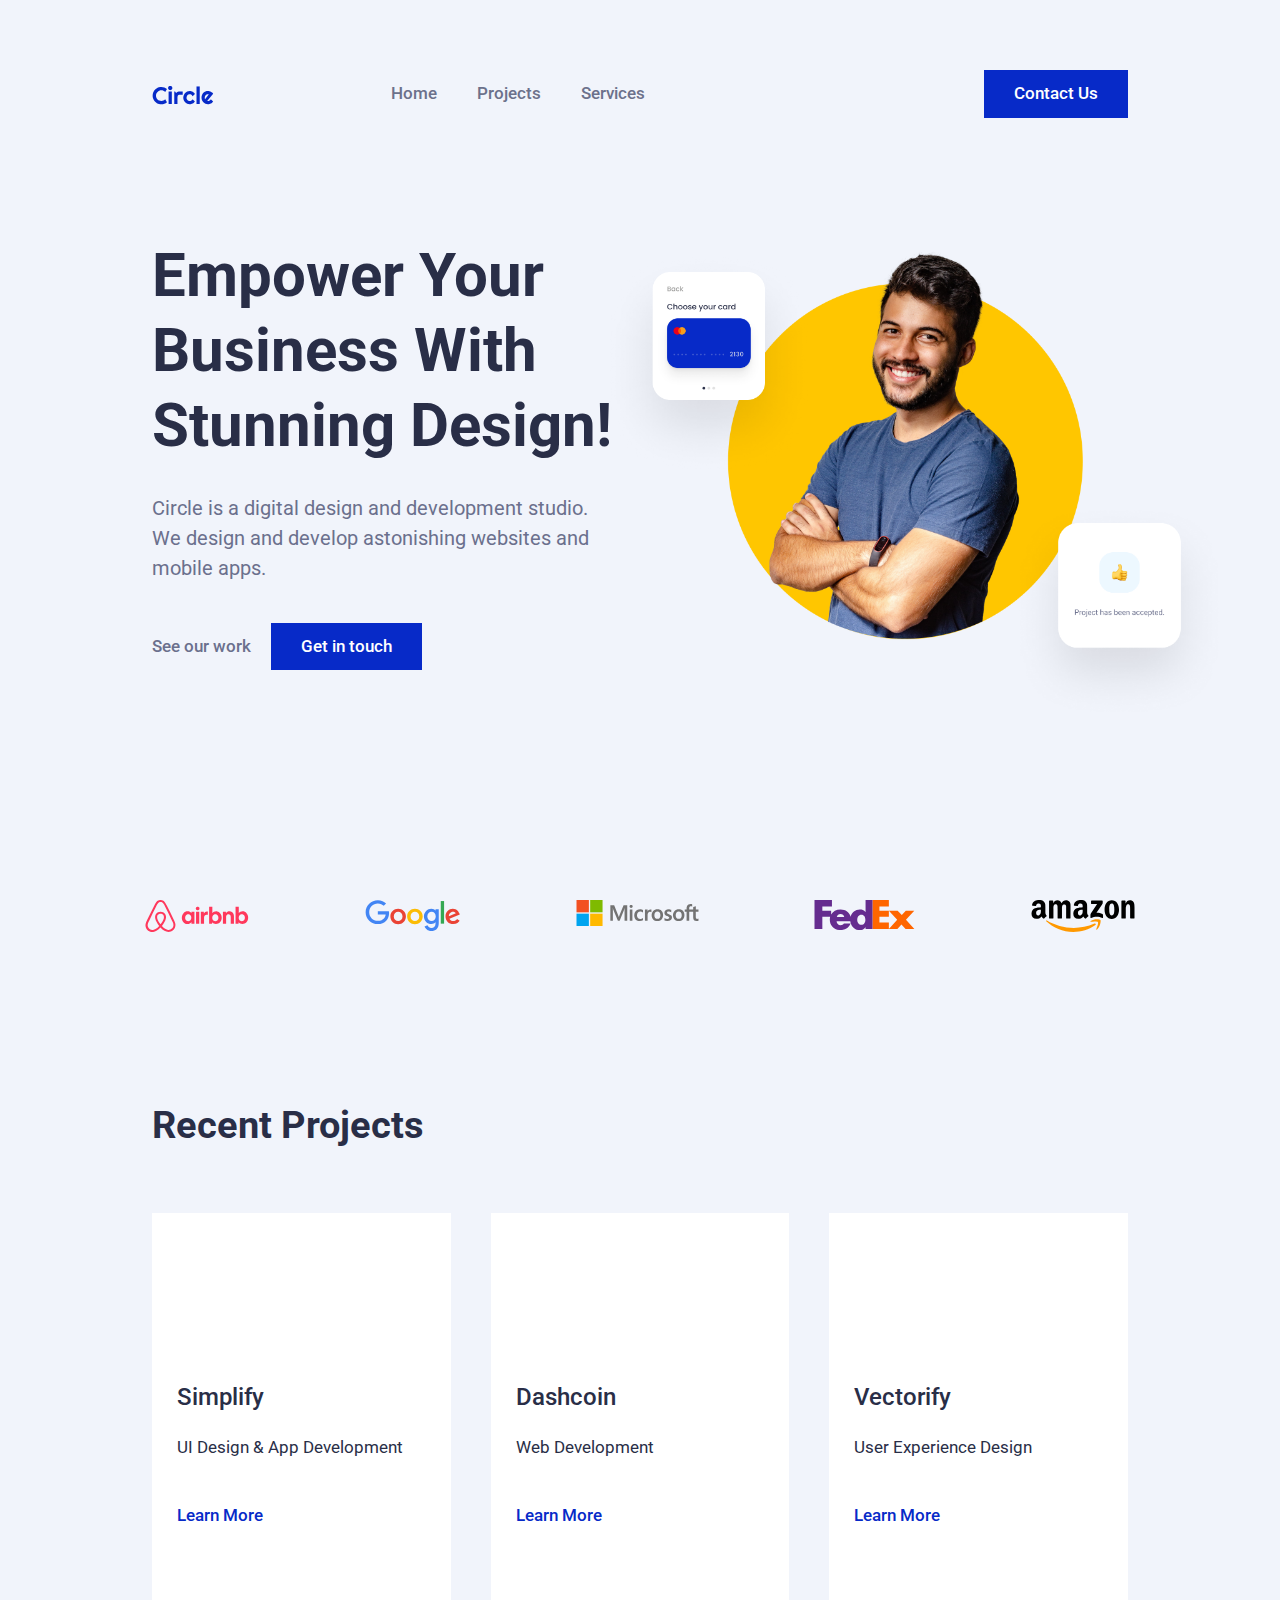
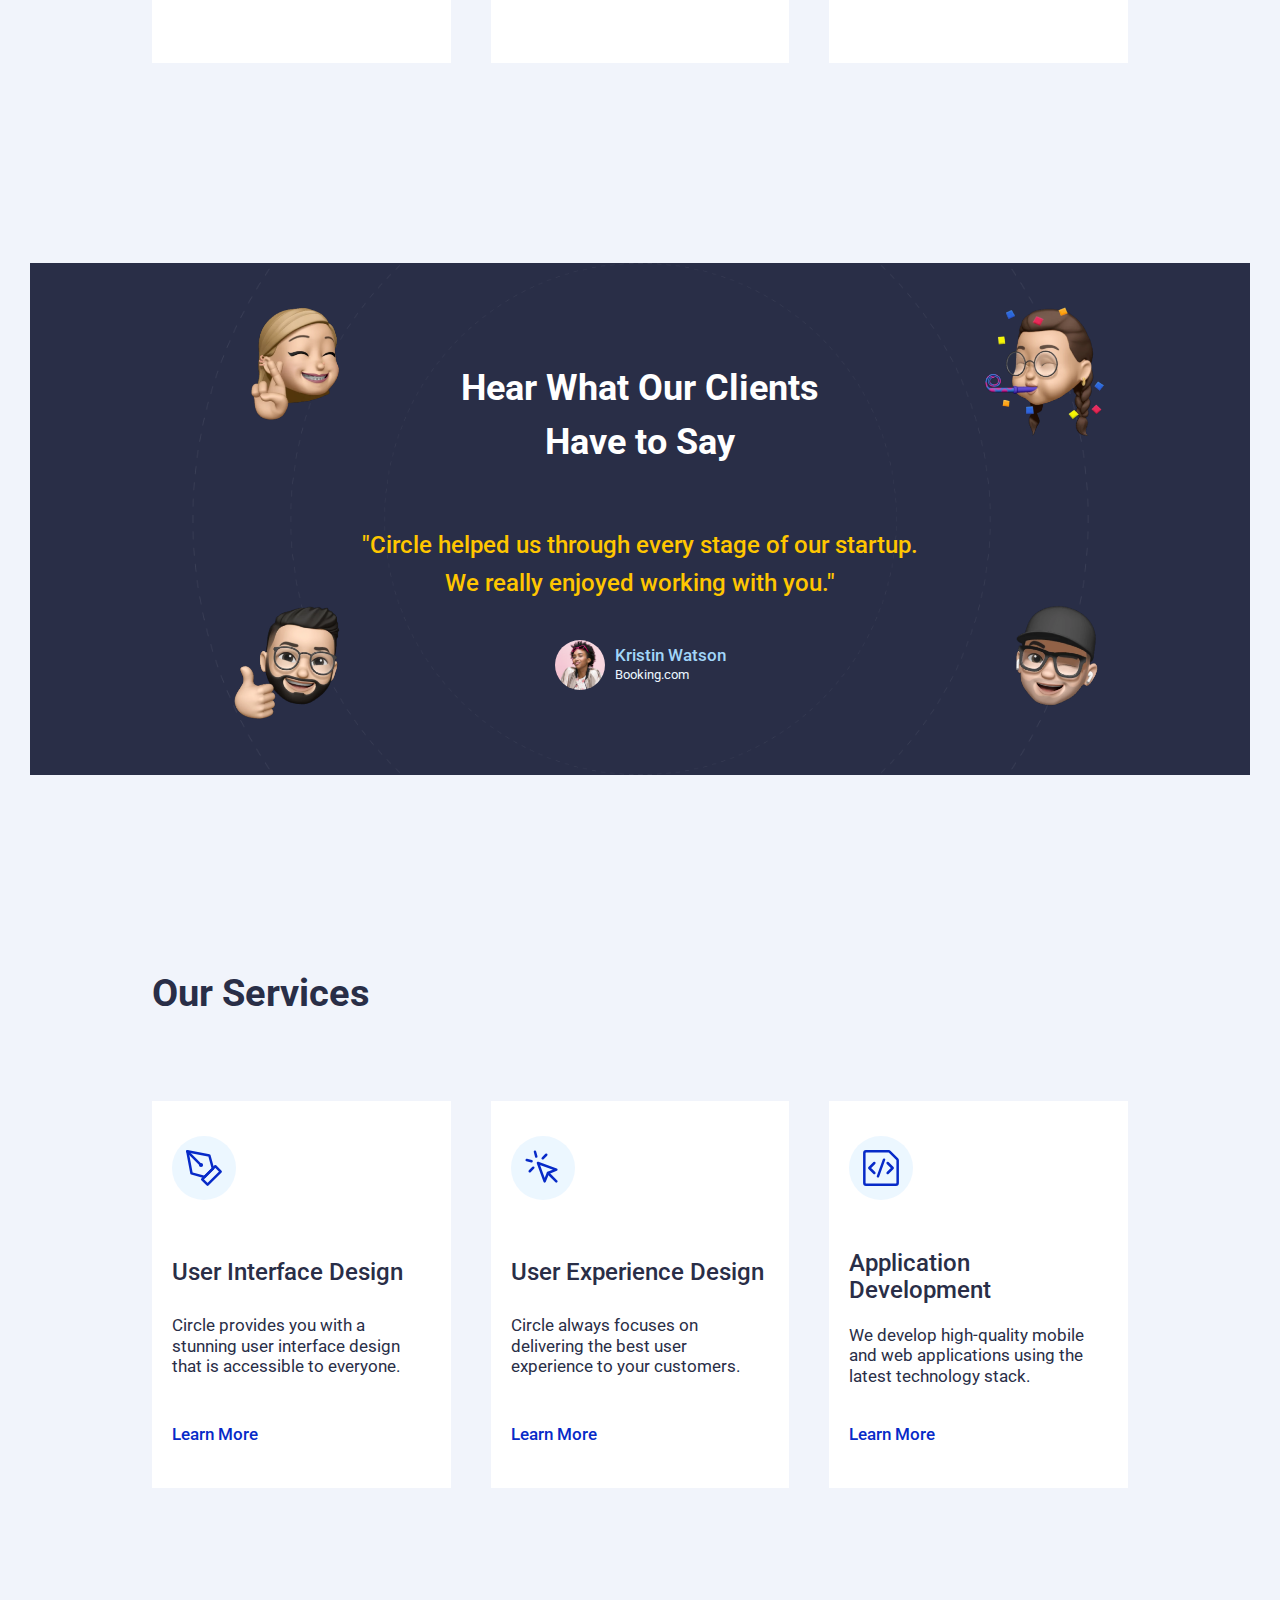
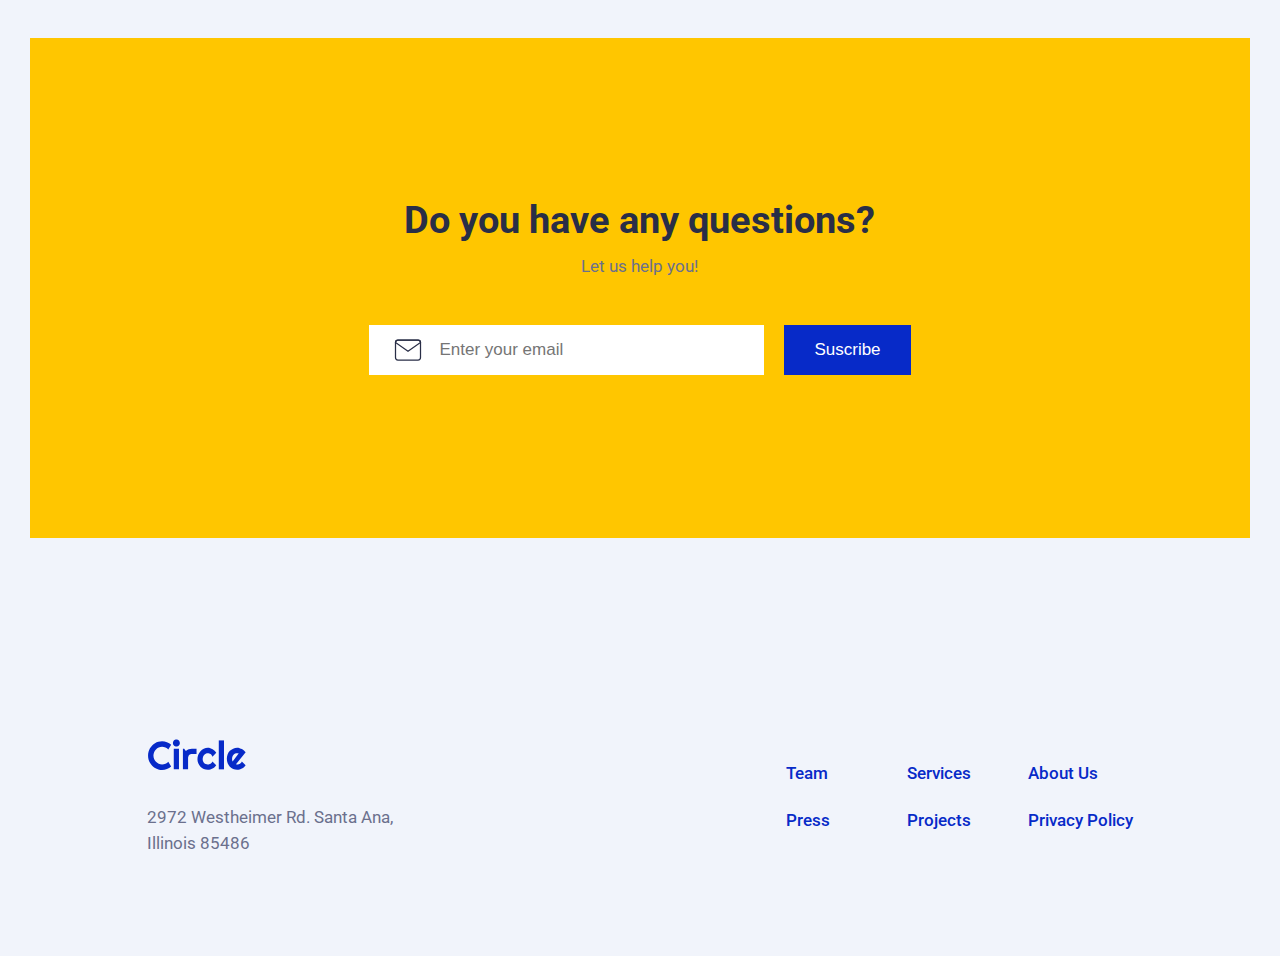
==== commit 21857e32: "evolución y lógica" ====
--- a/index.html
+++ b/index.html
@@ -6,10 +6,11 @@
     <meta name="viewport" content="width=device-width, initial-scale=1.0">
     <title>Circle Mid Project</title>
     <link rel="stylesheet" href="style.css">
-    <link rel="stylesheet" href="index.js">
     <link rel="stylesheet" href="https://cdnjs.cloudflare.com/ajax/libs/font-awesome/6.2.0/css/all.min.css">
 </head>
  <body>
+    <!-- //burger modulo de prueba -->
+    
     <header id="header-cabecera" >
         <div class="nav">
             <div class="logo">
@@ -22,6 +23,11 @@
                     <li id="services-menu"><a href="#services">Services</a></li>
                 </ul>                
             </nav>
+            <div class="hamburger">
+                <span class="bar"></span>
+                <span class="bar"></span>
+                <span class="bar"></span>
+            </div>
             <button class="hamburger-menu">
                 <i class="fa-solid fa-bars menu"></i>
                 <i class="fa-solid fa-ellipsis-vertical cerrar"></i>
@@ -69,7 +75,7 @@
    <section id="projects">        
          <h2>Recent Projects</h2>
              <!-- //card 1 -->
-            <div class="container-cards">
+            <div class="container-cards" id="cardsBox">
                 <div class="card">
                     <div class="card-img-simply" title="Abstract form Simplify">
                         <!-- <img src="./images/projects-section/1.jpg" alt="Abstract form Simplify"> -->
@@ -194,5 +200,6 @@
         </div>
     </div>
    </section> 
+   <script src="./index.js"></script>
 </body>
 </html>--- a/style.css
+++ b/style.css
@@ -255,15 +255,15 @@
    .card {
        background-color: white;
        display: grid;
-       grid-template-rows: repeat(2, 1fr);
+       grid-template-rows: repeat(1fr 3fr);
        /* esto lo pusimos con diego y bien... pero luego queda demasiado estrecho puede que tenga que ver con el responsive */
        max-width: 350px;
-       max-height: 450px;
+       min-height: 450px;
    }
  
    /* project cards images */
  
-   .card-img-simply{
+   .card-img-0{
        background-image: url("./images/projects-section/1.jpg");
        background-position: 50% 50%;
        background-size:cover;
@@ -271,14 +271,14 @@
        height: 240px;
    }
  
-   .card-img-dash{
+   .card-img-1{
        background-image: url("./images/projects-section/2.jpg");
        background-position: 50% 50%;
        background-size:cover;
        background-repeat: no-repeat;
        height: 240px;
    }
-   .card-img-vector{
+   .card-img-2{
        background-image: url("./images/projects-section/3.jpg");
        background-position: 50% 50%;
        background-size:cover;
@@ -641,7 +641,7 @@
        margin-top: 30px;
      }
    
-     .hamburger-menu{
+     /* .hamburger-menu{
       display: flex;
       z-index: 1;
       padding: 4px 20px 0 0;
@@ -653,8 +653,20 @@
     }
     .hamburger-menu > .cerrar{
       display: none;
-    }
-
+    } */
+    .bar{
+      display: flex;
+      flex-direction: column;
+      height: 4px;
+      background-color: #333333;
+      width: 24px;
+      border-radius: 3px;
+      margin: 3px;
+     }
+
+     .menu{
+      display: none;
+     }
     
  
      .btn-principal{
@@ -1045,6 +1057,11 @@
 
    /* //project page */
 
+   .cont-about-project{
+    display: flex;
+    flex-direction: column;
+    justify-content: center;
+   }
    .main-project{
     width: 80%;
     margin-top: 70px;
@@ -1071,7 +1088,7 @@
 
 
    /* //esto no esta bien  */
-   .project-image{
+   /* .project-image{
     width: 80vw;
     max-height: 600px;
     filter: blur(200);
@@ -1079,15 +1096,44 @@
     background-position: 50% 50%;
     background-repeat: no-repeat;
     background-size: cover;
-   }
-   .project-image img{
+   } */
+   /* .project-image img{
     width: 80vw;
     filter: blur(40px) opacity(10%);
-   }
-
+   } */
+
+   .container-image{
+    width: 80vw;
+    height: 600px;
+    position: relative;
+   }
+
+   .container-image img{
+    object-fit: cover;
+    height: 100%;
+    width: 100%;
+   }
+   .blur {
+    object-fit: cover;
+    height: 100%;
+    width: 100%;
+    filter: blur(40px) opacity(50%);
+    position: absolute;
+    top: 0%;
+    left: 0%;
+    z-index: -1;
+   }
+   .project-description{
+      margin-top: 80px;
+   }
    .project-description p{
     font-size: 20px;
     line-height: 30px;
-    margin-top: 50px;
     text-align: justify;
-   }
+    margin-top: 20px;
+   }
+
+
+   /* //burger menu */
+
+   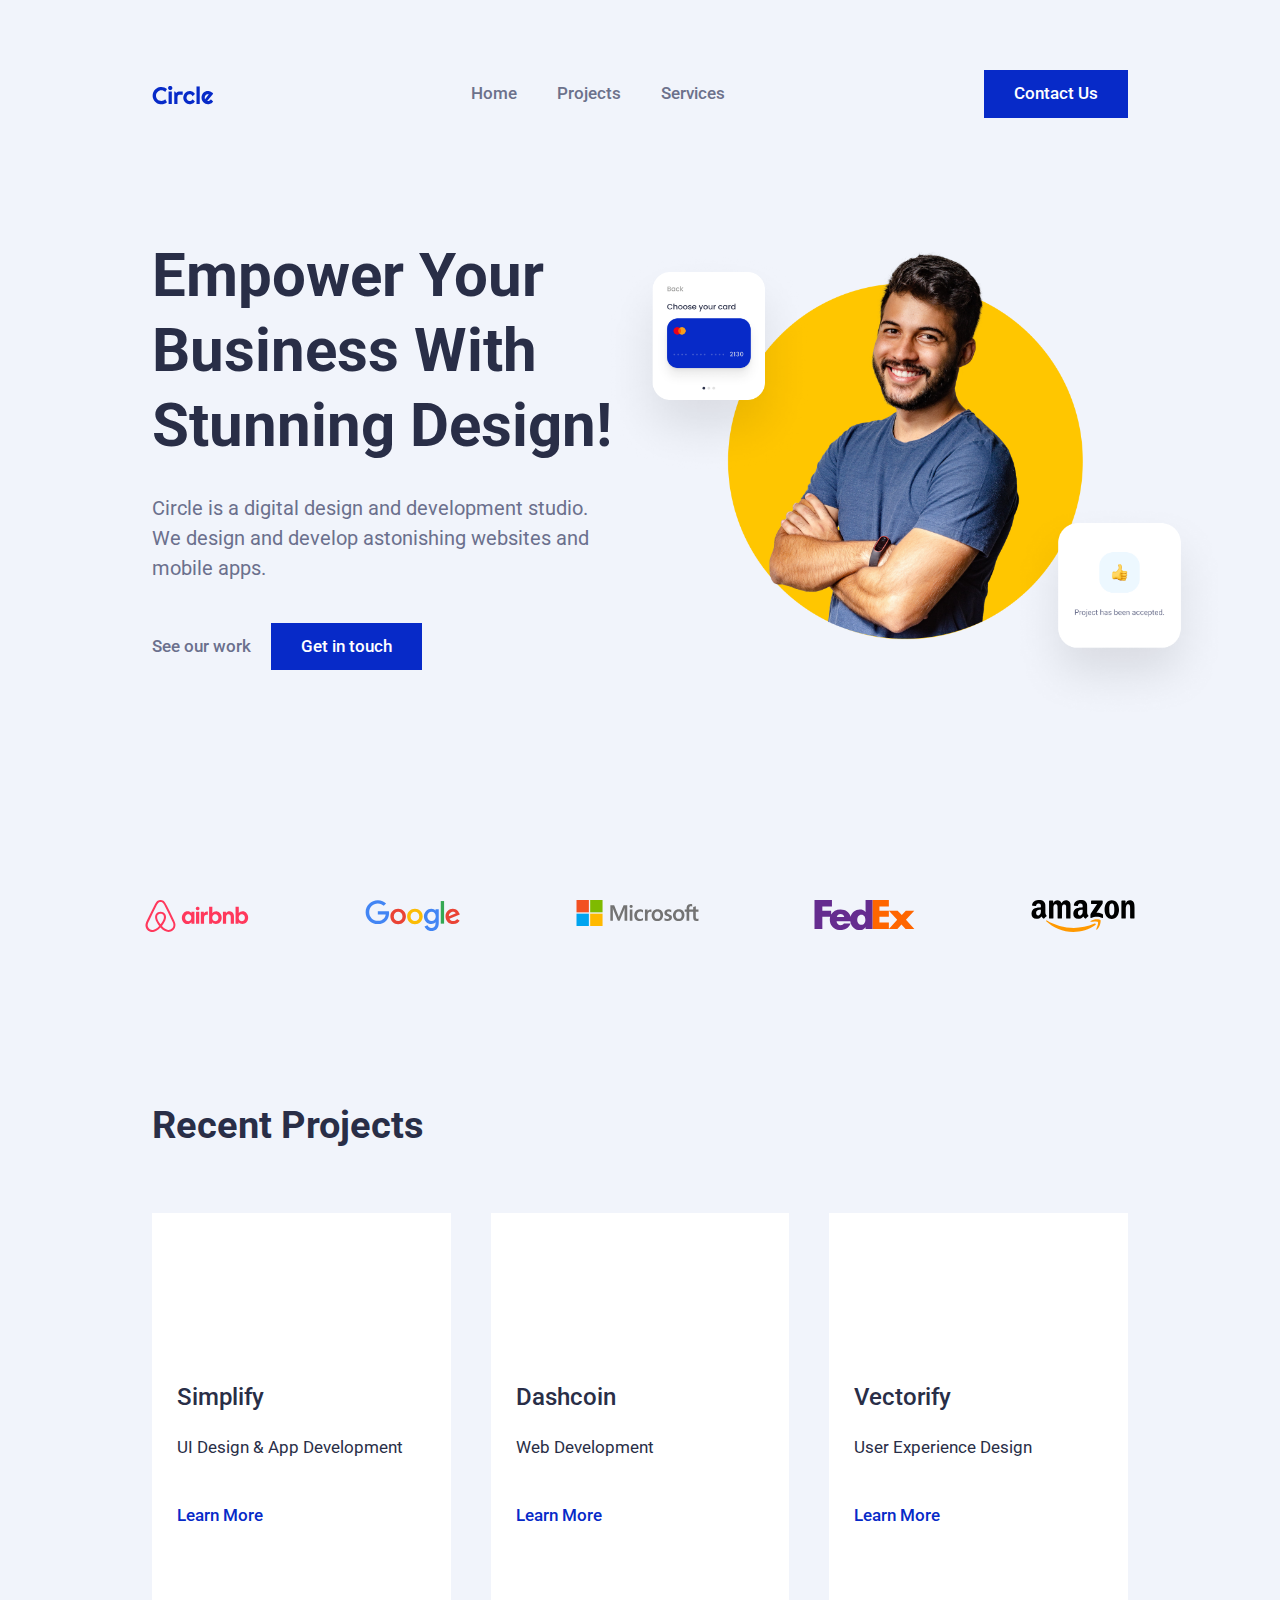
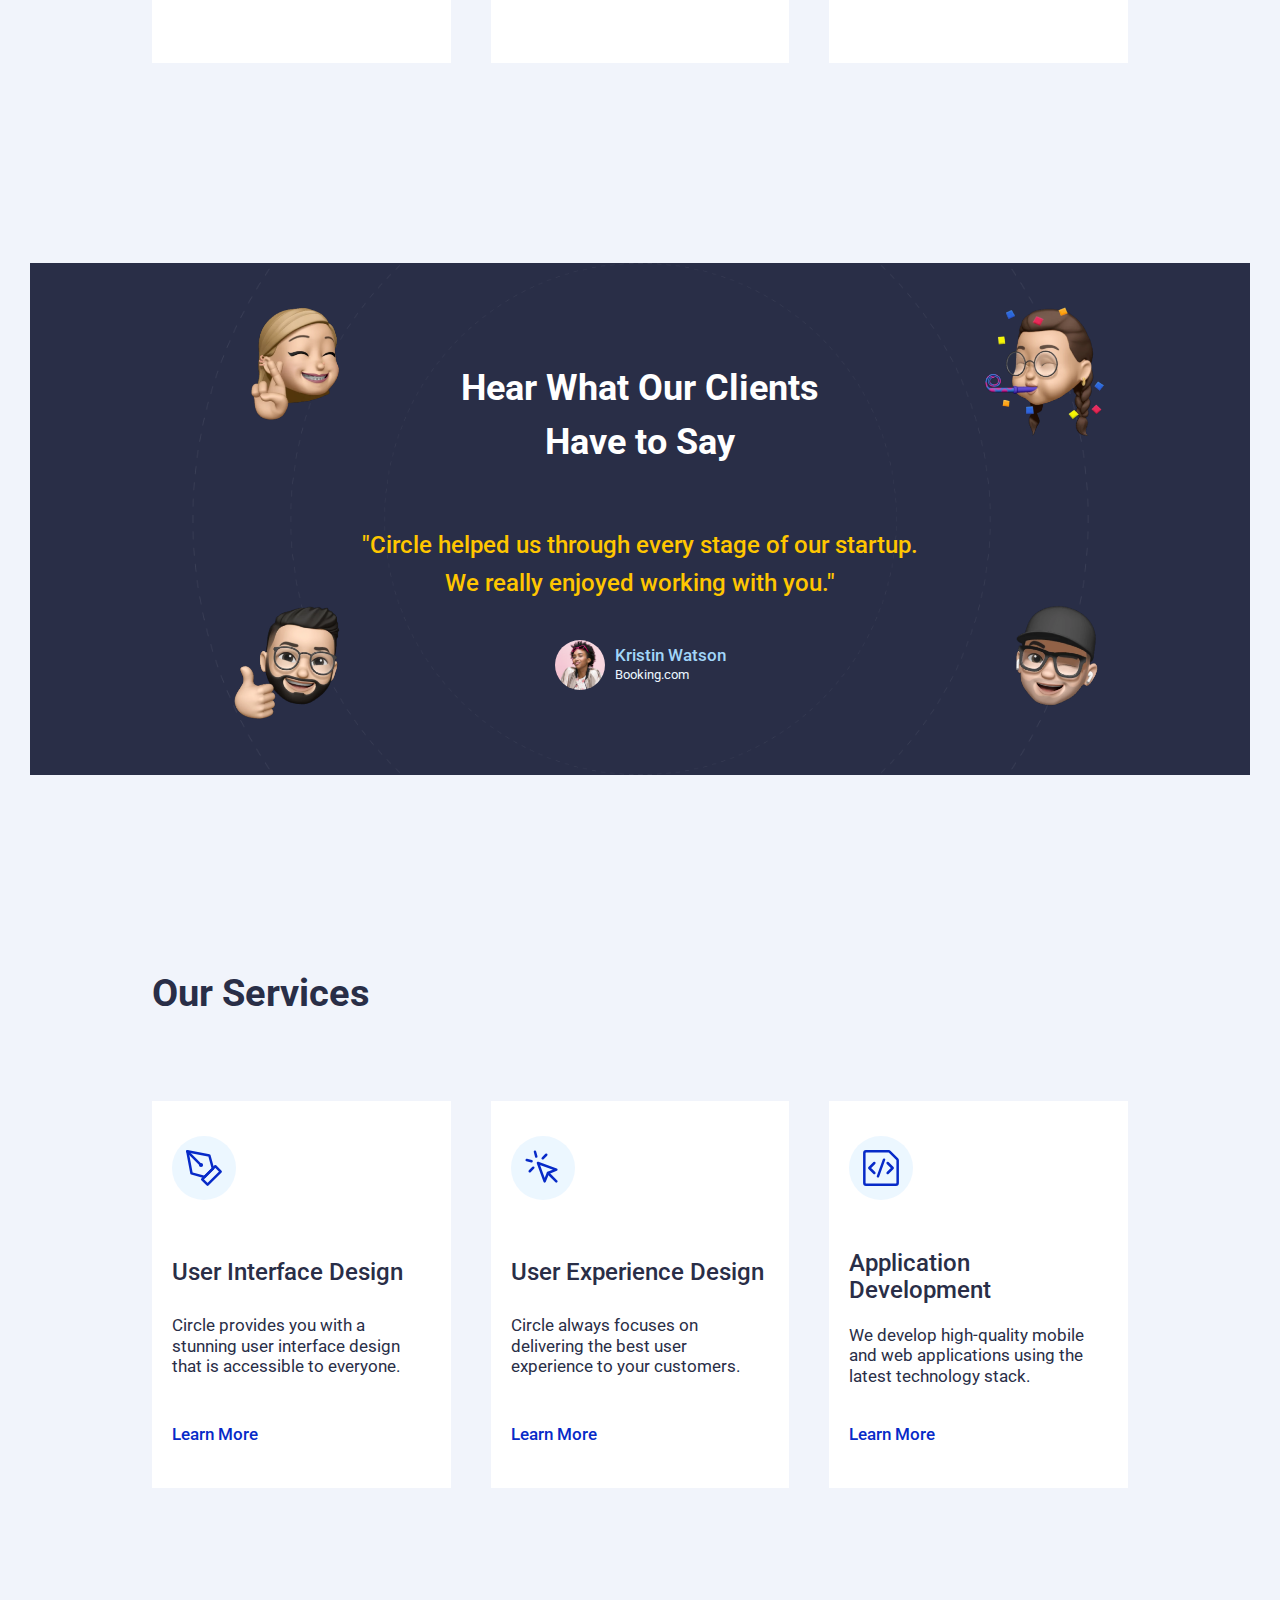
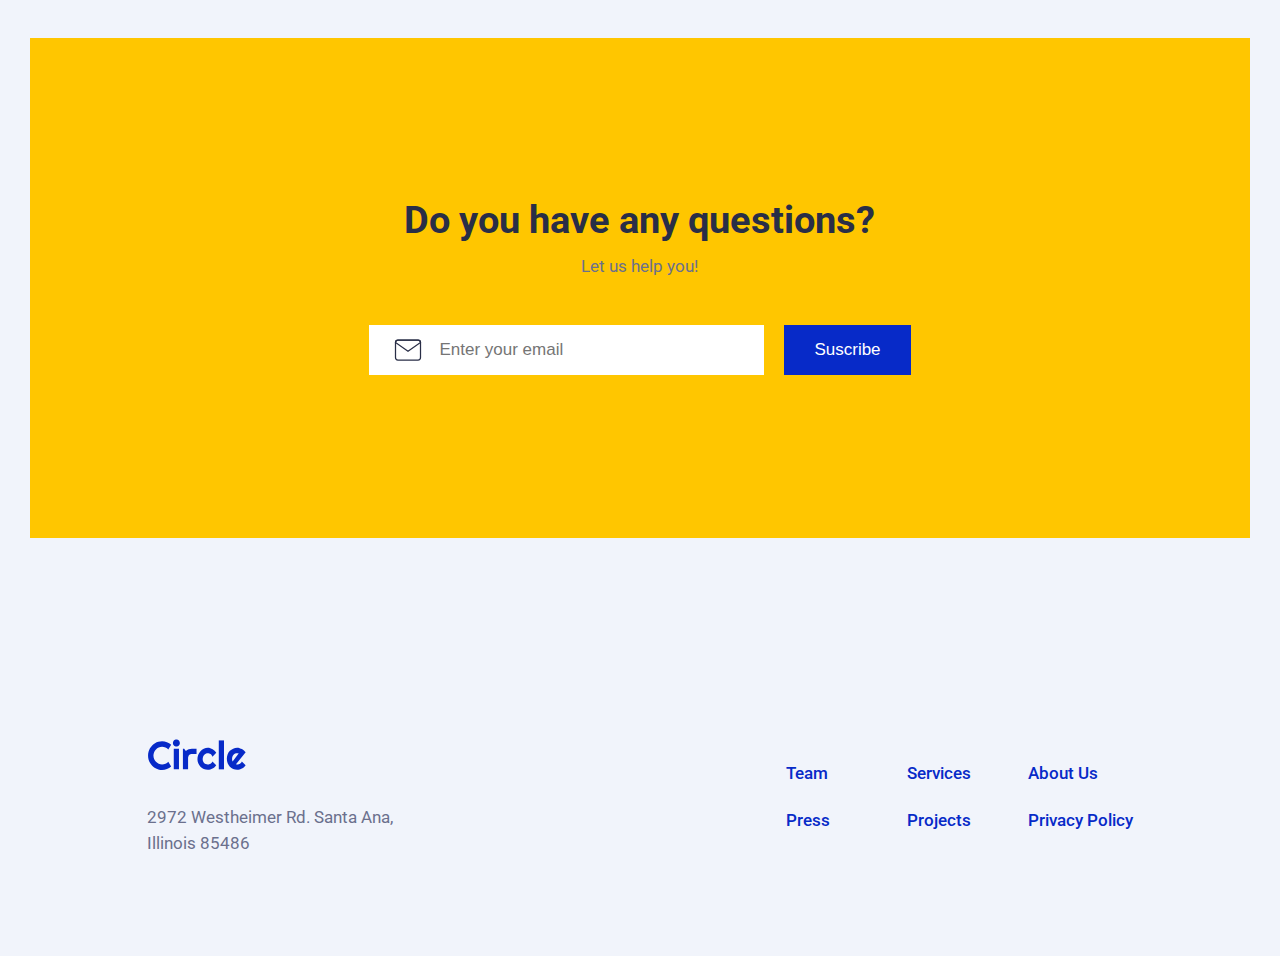
==== commit 8182e378: "responsive phone tablet desktop" ====
--- a/index.html
+++ b/index.html
@@ -11,31 +11,36 @@
  <body>
     <!-- //burger modulo de prueba -->
     
-    <header id="header-cabecera" >
-        <div class="nav">
-            <div class="logo">
-               <a href="index.html"><img src="./images/logos/circle.svg" alt="Circle logotipo"></a>
-            </div>
-            <nav class="menu">
-                <ul>
-                    <li id="home-menu"><a href="#cabecera">Home</a></li>
-                    <li id="projects-menu"><a href="#projects">Projects</a></li>
-                    <li id="services-menu"><a href="#services">Services</a></li>
-                </ul>                
-            </nav>
+    <!-- <header id="header-cabecera" >
+        <nav class="navbar">
+            <a href="index.html" class="logo"><img src="./images/logos/circle.svg" alt="Circle logotipo"></a>
+            <ul class="nav-menu">
+                <li class="nav-item"><a href="index.html" class="nav-link">Home</a></li>
+                <li class="nav-item"><a href="#projects" class="nav-link">Projects</a></li>
+                <li class="nav-item"><a href="#services" class="nav-link">Services</a></li>
+            </ul>
             <div class="hamburger">
                 <span class="bar"></span>
                 <span class="bar"></span>
                 <span class="bar"></span>
-            </div>
-            <button class="hamburger-menu">
-                <i class="fa-solid fa-bars menu"></i>
-                <i class="fa-solid fa-ellipsis-vertical cerrar"></i>
-            </button>    
-
-                <a href="contact-us.html" class="btn-principal">Contact Us</a>
-        </div>
-    </header>
+            </div>   
+        </nav> -->
+        <header id="header-cabecera" >
+            <div class="nav">
+                <div class="logo">
+                   <a href="index.html"><img src="./images/logos/circle.svg" alt="Circle logotipo"></a>
+                </div>
+                <nav class="menu">
+                    <ul>
+                        <li id="home-menu"><a href="#cabecera">Home</a></li>
+                        <li id="projects-menu"><a href="#projects">Projects</a></li>
+                        <li id="services-menu"><a href="#services">Services</a></li>
+                    </ul>                
+                </nav>
+    
+                    <a href="contact-us.html" class="btn-principal">Contact Us</a>
+            </div>
+        </header>
     <section id="cabecera">
         <div class="hero-shot">
             <div class="hs-text">
@@ -84,7 +89,7 @@
                         <div class="card-text">
                             <h3 class="card-title">Simplify</h3>
                             <p class="card-description">UI Design & App Development</p>
-                            <a href="#">Learn More</a>
+                            <a href="new-projects.html">Learn More</a>
                         </div>
 
                     </div>
@@ -97,7 +102,7 @@
                         <div class="card-text">
                             <h3 class="card-title">Dashcoin</h3>
                             <p class="card-description">Web Development</p>
-                            <a href="#">Learn More</a>
+                            <a href="new-projects.html">Learn More</a>
                         </div>
     
                     </div>
@@ -110,7 +115,7 @@
                         <div class="card-text">
                             <h3 class="card-title">Vectorify</h3>
                             <p class="card-description">User Experience Design</p>
-                            <a href="#">Learn More</a>
+                            <a href="new-projects.html">Learn More</a>
                         </div>
     
                     </div>
@@ -178,7 +183,7 @@
             <input type="email" placeholder="Enter your email" required id="email-form">
             <img src="./images/newsletter/icon/mail.svg" alt="mail icon">
         </div>
-        <button type="submit" class="principal">Suscribe</button>
+        <button type="submit" class="principal" id="btn-cta">Suscribe</button>
         </div>
     <!-- ME FALTA EL INPUT DE NEWSLETTER! -->
     </div>
@@ -201,5 +206,6 @@
     </div>
    </section> 
    <script src="./index.js"></script>
+   <script src="./scripts/hamburgerMenu.js"></script>
 </body>
 </html>--- a/style.css
+++ b/style.css
@@ -105,7 +105,11 @@
    color: #0082f3;
  }
 
- .hamburger-menu{
+ /* .hamburger-menu{
+  display: none;
+ } */
+
+ .hamburger{
   display: none;
  }
  
@@ -611,6 +615,167 @@
    }
    
 
+   /* PAGE CONTACT ME STYLE */
+ /* PAGE CONTACT ME STYLE */
+ /* PAGE CONTACT ME STYLE */
+ /* PAGE CONTACT ME STYLE */
+
+ #contact-us{
+  display: flex;
+  flex-direction: column;
+  justify-content: center;
+  width: 80%;
+  margin-top: 200px;
+}
+
+
+
+.form-container{
+display: grid;
+
+}
+#form-mail {
+ display: grid;
+grid-template-columns: repeat(2, 1fr);
+grid-template-rows: repeat(3, 1fr);
+grid-column-gap: 16px;
+grid-row-gap: 16px;
+margin-top: 80px;
+}
+
+.name{
+grid-area: 1 / 1 / 2 / 3; 
+}
+.email{
+grid-area: 2 / 1 / 3 / 2;
+}
+.phone{
+grid-area: 2 / 2 / 3 / 3;
+}
+.message{
+grid-area: 3 / 1 / 4 / 3;
+}
+.submit-button{
+grid-area: 4 / 1 / 5 / 3;
+color: white;
+padding: 15px 30px;
+background-color: #072AC8;
+font-size: 17px;
+border: none;
+height: 70px;
+}
+
+.submit-button:hover{
+color: white;
+background-color: #292e47;
+}
+
+.form-container > input , textarea{
+font-family: "Roboto", sans-serif;
+width: 100%;
+height: 70px;
+padding-left: 20px;
+border: none;
+background-color: #e8e9f0b5;
+font-size: 14px;
+color: #333333;
+}
+
+
+
+textarea{
+font-size: 14px;
+color: #333333;
+padding: 20px 0 0 20px;
+height: 90px;
+}
+
+.form-container >label{
+margin-bottom: 10px;
+color: #6b708d;
+font-size: 20px;
+font-weight: 400;
+}
+
+/* //project page */
+
+.cont-about-project{
+display: flex;
+flex-direction: column;
+justify-content: center;
+}
+.main-project{
+width: 80%;
+margin-top: 70px;
+}
+.project-info {
+display: flex;
+justify-content: space-between;
+margin-bottom: 60px;
+}
+
+.text-drch{
+display: flex;
+justify-content: center;
+font-size: 20px;
+}
+
+.status{
+color: #292e47;
+}
+
+.data{
+color: #6b708d;
+}
+
+
+/* //esto no esta bien  */
+/* .project-image{
+width: 80vw;
+max-height: 600px;
+filter: blur(200);
+background-image: url("./images/projects-section/1.jpg");
+background-position: 50% 50%;
+background-repeat: no-repeat;
+background-size: cover;
+} */
+/* .project-image img{
+width: 80vw;
+filter: blur(40px) opacity(10%);
+} */
+
+.container-image{
+width: 80vw;
+height: 600px;
+position: relative;
+}
+
+.container-image img{
+object-fit: cover;
+height: 100%;
+width: 100%;
+}
+.blur {
+object-fit: cover;
+height: 100%;
+width: 100%;
+filter: blur(40px) opacity(50%);
+position: absolute;
+top: 0%;
+left: 0%;
+z-index: -1;
+}
+.project-description{
+ margin-top: 80px;
+}
+.project-description p{
+font-size: 20px;
+line-height: 30px;
+text-align: justify;
+margin-top: 20px;
+}
+
+
 
 /* -----------------------
 -----------------------
@@ -790,12 +955,31 @@
      .caja-footer{
        width: 100%;
      }
- 
-   }
- 
- 
-   /* Pantalla phone */
-   @media (max-width: 767px){
+     
+     #contact-us{
+      margin-top: 100px;
+     }
+     .form-contact h1{
+      text-align: left;
+     }
+
+     /* //project pg */
+     #project-page{
+      width: 100%;
+      margin-top: 20px;
+    }
+    
+    .cont-about-project h1{
+    text-align: left;
+    }
+    .container-image{
+      width: 92vw;
+    }
+   }
+ 
+ 
+   /* Pantalla tablet pequeña */
+   @media (min-width:481px) and (max-width: 767px){
      *{
        margin: none;
      }
@@ -808,7 +992,7 @@
        text-align: center;
        margin-top: 50px;
      }
-     #header-cabecera, #cabecera, #clients, #projects, #testimonials, #services, #CTA,  #footer{
+     #header-cabecera, #cabecera, #clients, #projects, #testimonials, #services, #CTA,  #footer, #contact-us{
        width: 100%;
        margin-top: 30px;
      }
@@ -971,169 +1155,308 @@
        text-align: center;
      }
     
-   }
- 
- 
- 
- /* CONTACT STYLE */
- /* CONTACT STYLE */
- /* CONTACT STYLE */
- /* CONTACT STYLE */
-
-   #contact-us{
-       display: flex;
-       flex-direction: column;
-       justify-content: center;
-       width: 80%;
-       margin-top: 200px;
-   }
- 
+
+     /* contact us */
+     #contact-us{
+      margin-top: 20px;
+     }
+     .form-contact h1{
+      text-align: left;
+     }
+
+     /* //proyecto pag */
+     #project-page{
+      width: 100%;
+      margin-top: 20px;
+    }
+    
+    .cont-about-project h1{
+    text-align: left;
+    }
+
+   }
+ 
+  
+   /* //burger menu */
+
+
+   /* mobil chiquito */
+
    
- 
-   .form-container{
-    display: grid;
+   @media (max-width: 480px){
+    *{
+      margin: none;
+    }
+  
+    h1{
+      text-align: center;
+      font-size: 30px;
+    }
+    h2{
+      text-align: center;
+      margin-top: 30px;
+      font-size: 30px;
+    }
+    #header-cabecera, #cabecera, #clients, #projects, #testimonials, #services, #CTA,  #footer, #contact-us{
+      width: 100%;
+      margin-top: 10px;
+    }
+    /* #header-cabecera, #cabecera, #clients, #projects, #testimonials, #services, #CTA,  #footer{
+      width: 95%;
+    } */
+    #header-cabecera {
+      margin-top: 0px;
+    }
+
+    .nav{
+      margin-top: 30px;
+    }
+  
+    .menu ul{
+      display: none;
+ 
+    }
+
+    .btn-principal{
+      display: none;
+    }
+
+    .hero-shot{
+      /* display: flex; */
+      flex-direction: column;
+      margin-top:0px
+    }
+    .hs-text{
+      display: flex;
+      flex-direction: column;
+      align-items: center;
+      max-width: 100%;
+      padding-bottom: 30px;
+    }
+
+    .hs-text p{
+      text-align: center;
+      font-size: 17px;
+      margin-bottom: 30px;
+      max-width: 100vw;
+      line-height: 150%;
+    }
+
+    .hs-txt-btn{
+      flex-direction: column-reverse;
+      justify-content: center;
+      align-items: center;
+   
+    }
+
+    .principal{
+      margin-right: 0px;
+      margin-left: 0px;
+      margin-bottom: 20px;
+    }
+
+    .hs-img{
+      width: 90%;
+    }
+    .guy {
+      width: 100%;
+    }
+    .card-credit,
+    .card-project,
+    .logos-amazon {
+      display: none;
+    }
+
+
+/* // sección clientes */
+    #clients{
+      /* display: flex;
+      flex-wrap: ;
+      width: 70%;
+      margin-top: 50px; */
+      margin: 0 0 30px 0;
+      display: grid;
+      align-items: center;
+      justify-items: center;
+      grid-row-gap:40px;
+      grid-template-columns: 1fr 1fr;
+    }
+
+    /* .logos-amazon{
+      display: none;
+    } */
+/* PROJECT */
+    .container-cards{
+      grid-template-columns: 1fr;
+      /* //la separación entre proyectos como se controla? */
+      /* grid-column-gap: 2%; */
+      grid-row-gap: 20px;
+      padding-bottom: 20px;
+      margin-top: 50px;
+    }
+
+    .card{
+      width: auto;
+     
+    }
+
+    /* /TESTIMONIALS */
+    .locator-top-left,
+    .locator-top-right,
+    .locator-bottom-left,
+    .locator-bottom-right{
+      display: none;
+    }
+
+    #testimonials{
+      height: 90vh;
+      width: 100vw;
+     
+    }
+
+    .container-testimonio{
+      padding: 20px 0 40px;
+      height: none;
     
-   }
-   #form-mail {
-    /* display: grid;
-    grid-auto-columns: 1fr;
-    grid-column-gap:16px;
-    grid-row-gap:16px
-    grid-template-column:1fr 1fr 1fr 1fr 1fr; */
-    display: grid;
-    grid-template-columns: repeat(2, 1fr);
-    grid-template-rows: repeat(4, 1fr);
-    grid-column-gap: 16px;
-    grid-row-gap: 16px;
-    margin-top: 80px;
-   }
-
-   .name{
-    grid-area: 1 / 1 / 2 / 3; 
-   }
-   .email{
-    grid-area: 2 / 1 / 3 / 2;
-   }
-   .phone{
-    grid-area: 2 / 2 / 3 / 3;
-   }
-   .message{
-    grid-area: 3 / 1 / 4 / 3;
-   }
-   .submit-button{
-    grid-area: 4 / 1 / 5 / 3;
-    color: white;
-   padding: 15px 30px;
-   background-color: #072AC8;
-   font-size: 17px;
-   border: none;
-   height: 70px;
-   }
-
-   .form-container > input , textarea{
-    font-family: "Roboto", sans-serif;
+    }
+    .container-testimonio > p{
+      padding: 40px 20px;
+    }
+    .container-testimonio h2{
+      font-size: 30px;
+      width: 85%;
+      margin-bottom: 0px;
+    }
+
+    /* SERVICES */
+
+    .container-cards-service{
+      display:grid;
+      grid-template-columns: 1fr;
+      margin-top: 40px;
+    }
+
+    .img-service {
+      width: 10vw;
+      height: 10vw;
+    }
+    
+    .img-service-ux, .img-service-interface,.img-service-dev{
+      padding: 40px;
+    }
+
+    /* cta */
+    #CTA{
+      margin-top: 60px;
+      display: flex;
+      width: 100vw;
+    }
+    .contenedor-form{
+      display: flex;
+      flex-direction: column;
+      justify-content: space-between;
+      align-items: center;
+      width: 50px;
+    }
+
+    #email-form{
+      width: 80vw;
+      height: 60px;
+      margin: 10px 0 20px 0 ;
+    }
+
+      .cta{
+        width: 85%;
+      }
+    .cta-info h2{
+      text-align: left;
+      margin: 60px 0 60px 30px;
+      line-height: 150%;
+
+    }
+
+    #btn-cta  {
+      width: 80vw;
+      height: 60px;
+
+    }
+
+
+   
+    /* footer */
+    #footer{
+     padding-bottom: 90px;
+     padding-top: 20px;
+    }
+    .caja-footer{
+      width: 100%;
+      display: flex;
+      flex-direction: column;
+    }
+
+    .footer-info{
+      display: flex;
+      flex-direction: column;
+      align-items: center;
+      padding: 20px 0 30px;
+    }
+
+    .footer-info p{
+      text-align: center;
+    }
+   
+
+
+    #contact-us h1{
+      text-align: left;
+      margin-top: 50px;
+    }
+    #form-mail {
+      display: flex;
+      flex-direction: column;
+      margin-top: 40px;
+     }
+     .form-container > label{
+      margin-top: 5px;
+      font-size: 17px;
+     }
+
+     .form-container > textarea {
+      height: 200px;
+     }
+
+     /* project pag */
+   /* Pantalla phone */
+   #project-page{
     width: 100%;
-    height: 70px;
-    padding-left: 20px;
-    border: none;
-    background-color: #e8e9f0b5;
-    font-size: 14px;
-    color: #333333;
-   }
-
-   textarea{
-    font-size: 14px;
-    color: #333333;
-    padding: 20px 0 0;
+    margin-top: 20px;
+  }
   
-   }
-
-   .form-container >label{
-    margin-bottom: 10px;
-    color: #6b708d;
-    font-size: 20px;
-    font-weight: 400;
-   }
-
-   /* //project page */
-
-   .cont-about-project{
+  .cont-about-project h1{
+  text-align: left;
+  }
+  .project-info{
     display: flex;
     flex-direction: column;
-    justify-content: center;
-   }
-   .main-project{
-    width: 80%;
-    margin-top: 70px;
-   }
-   .project-info {
-    display: flex;
-    justify-content: space-between;
-    margin-bottom: 60px;
-   }
-   
-   .text-drch{
-    display: flex;
-    justify-content: center;
-    font-size: 20px;
-   }
-
-   .status{
-    color: #292e47;
-   }
-
-   .data{
-    color: #6b708d;
-   }
-
-
-   /* //esto no esta bien  */
-   /* .project-image{
-    width: 80vw;
-    max-height: 600px;
-    filter: blur(200);
-    background-image: url("./images/projects-section/1.jpg");
-    background-position: 50% 50%;
-    background-repeat: no-repeat;
-    background-size: cover;
-   } */
-   /* .project-image img{
-    width: 80vw;
-    filter: blur(40px) opacity(10%);
-   } */
-
-   .container-image{
-    width: 80vw;
-    height: 600px;
-    position: relative;
-   }
-
-   .container-image img{
-    object-fit: cover;
-    height: 100%;
-    width: 100%;
-   }
-   .blur {
-    object-fit: cover;
-    height: 100%;
-    width: 100%;
-    filter: blur(40px) opacity(50%);
-    position: absolute;
-    top: 0%;
-    left: 0%;
-    z-index: -1;
-   }
-   .project-description{
-      margin-top: 80px;
-   }
+    margin-bottom: 30px;
+    
+  }
+  .text-drch{
+   justify-content: left;
+   margin: 10px 0 20px 0;
+  }
+  
+  .container-image{
+    height: 400px;
+  }
+
    .project-description p{
     font-size: 20px;
-    line-height: 30px;
-    text-align: justify;
-    margin-top: 20px;
-   }
-
-
-   /* //burger menu */
-
-   +    margin-top: 0px;
+    text-align:left;
+   }  
+  
+   
+  }
+    
+  
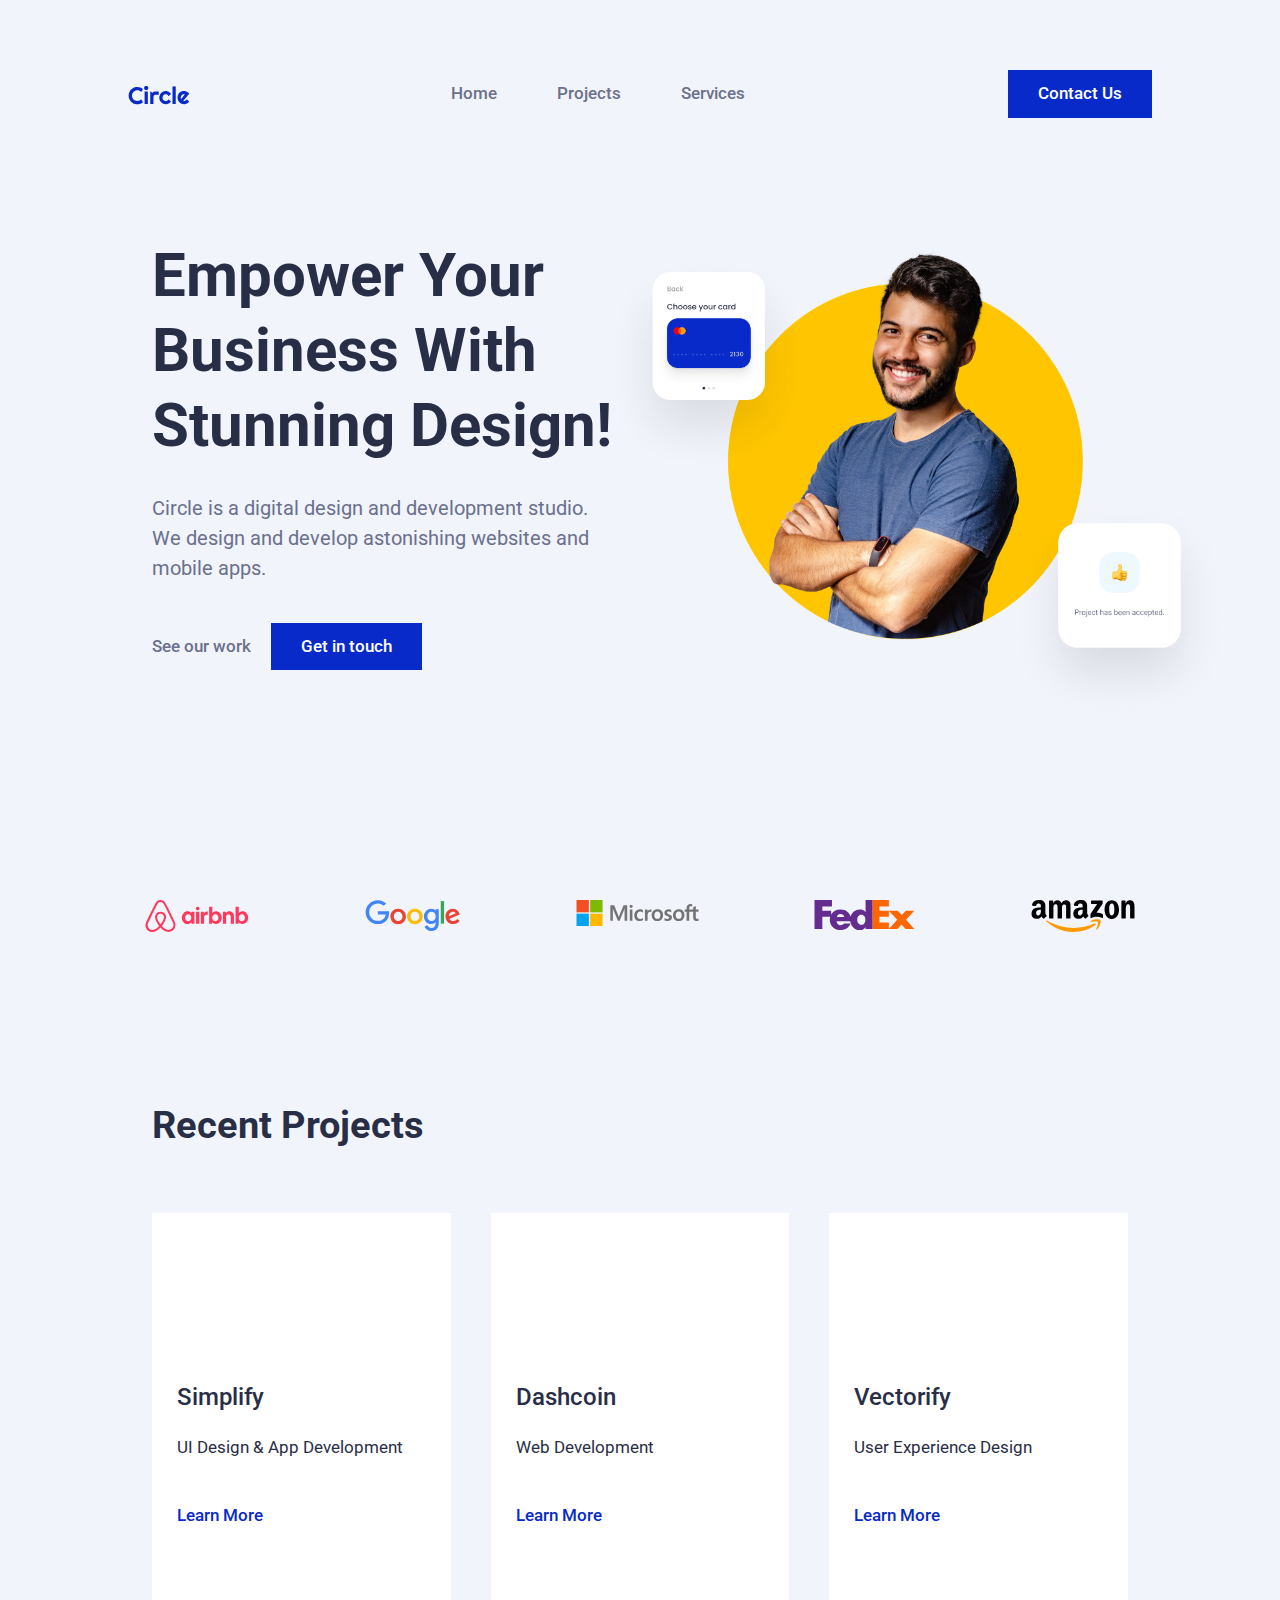
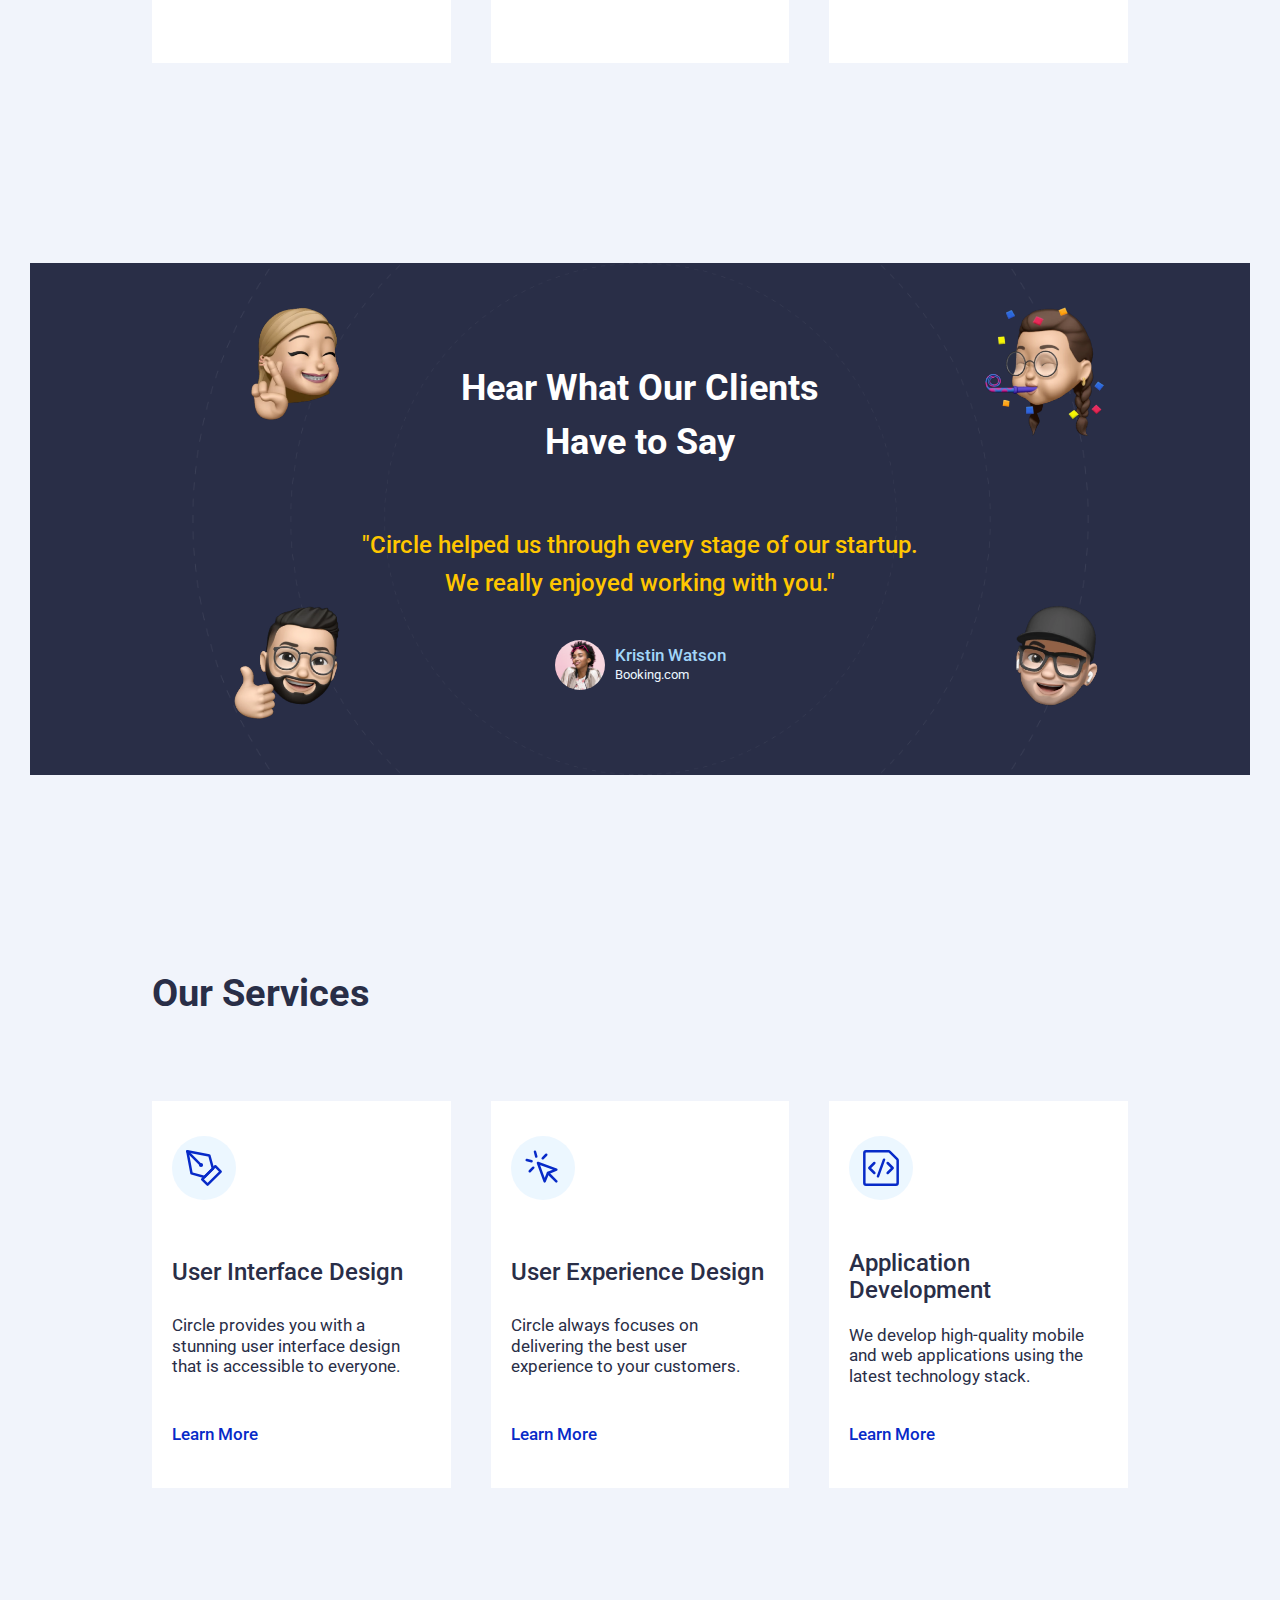
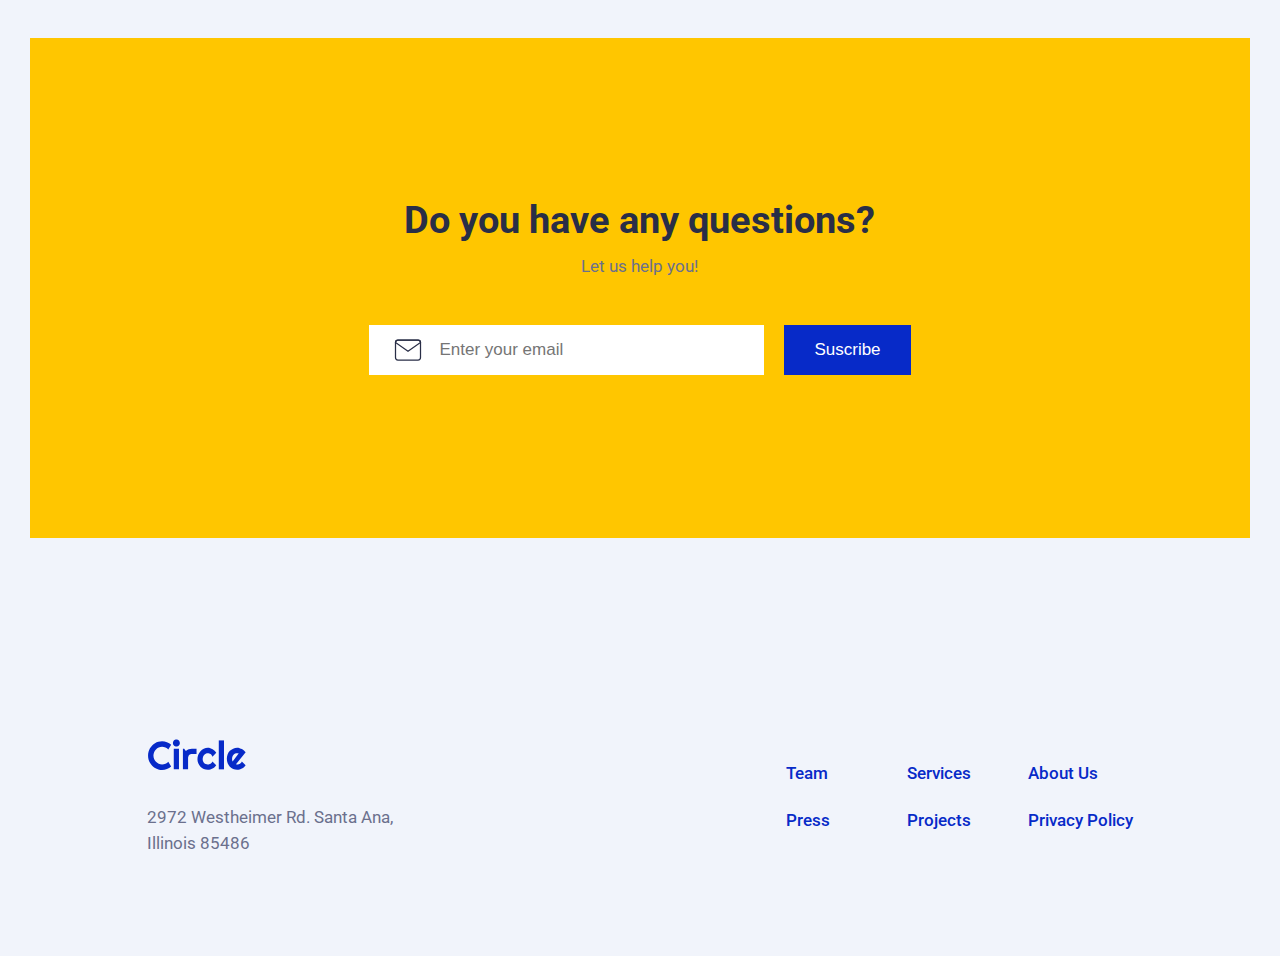
==== commit dbd7c9a9: "retoques hamburger menu" ====
--- a/index.html
+++ b/index.html
@@ -1,211 +1,250 @@
 <!DOCTYPE html>
 <html lang="en">
-<head>
-    <meta charset="UTF-8">
-    <meta http-equiv="X-UA-Compatible" content="IE=edge">
-    <meta name="viewport" content="width=device-width, initial-scale=1.0">
+  <head>
+    <meta charset="UTF-8" />
+    <meta http-equiv="X-UA-Compatible" content="IE=edge" />
+    <meta name="viewport" content="width=device-width, initial-scale=1.0" />
     <title>Circle Mid Project</title>
-    <link rel="stylesheet" href="style.css">
-    <link rel="stylesheet" href="https://cdnjs.cloudflare.com/ajax/libs/font-awesome/6.2.0/css/all.min.css">
-</head>
- <body>
+    <link rel="stylesheet" href="style.css" />
+    <link
+      rel="stylesheet"
+      href="https://cdnjs.cloudflare.com/ajax/libs/font-awesome/6.2.0/css/all.min.css"
+    />
+  </head>
+  <body>
     <!-- //burger modulo de prueba -->
-    
-    <!-- <header id="header-cabecera" >
-        <nav class="navbar">
-            <a href="index.html" class="logo"><img src="./images/logos/circle.svg" alt="Circle logotipo"></a>
-            <ul class="nav-menu">
-                <li class="nav-item"><a href="index.html" class="nav-link">Home</a></li>
-                <li class="nav-item"><a href="#projects" class="nav-link">Projects</a></li>
-                <li class="nav-item"><a href="#services" class="nav-link">Services</a></li>
-            </ul>
-            <div class="hamburger">
-                <span class="bar"></span>
-                <span class="bar"></span>
-                <span class="bar"></span>
-            </div>   
-        </nav> -->
-        <header id="header-cabecera" >
-            <div class="nav">
-                <div class="logo">
-                   <a href="index.html"><img src="./images/logos/circle.svg" alt="Circle logotipo"></a>
-                </div>
-                <nav class="menu">
-                    <ul>
-                        <li id="home-menu"><a href="#cabecera">Home</a></li>
-                        <li id="projects-menu"><a href="#projects">Projects</a></li>
-                        <li id="services-menu"><a href="#services">Services</a></li>
-                    </ul>                
-                </nav>
-    
-                    <a href="contact-us.html" class="btn-principal">Contact Us</a>
+
+    <header>
+      <nav class="navbar">
+        <a href="index.html" class="logo"
+          ><img src="./images/logos/circle.svg" alt="Circle logotipo"
+        /></a>
+        <div class="nav-mask">
+          <ul class="nav-menu">
+            <li class="nav-item">
+              <a href="index.html" class="nav-link">Home</a>
+            </li>
+            <li class="nav-item">
+              <a href="#projects" class="nav-link">Projects</a>
+            </li>
+            <li class="nav-item">
+              <a href="#services" class="nav-link">Services</a>
+            </li>
+          </ul>
+        </div>
+        <div class="hamburger">
+          <span class="bar"></span>
+          <span class="bar"></span>
+          <span class="bar"></span>
+        </div>
+        <div class="hide-on-mobile">
+          <a href="contact-us.html" class="btn-principal">Contact Us</a>
+        </div>
+      </nav>
+    </header>
+    <section id="cabecera">
+      <div class="hero-shot">
+        <div class="hs-text">
+          <h1>Empower Your Business With Stunning Design!</h1>
+          <p>
+            Circle is a digital design and development studio. We design and
+            develop astonishing websites and mobile apps.
+          </p>
+          <div class="hs-txt-btn">
+            <a href="#projects" class="secundario">See our work</a>
+            <a href="contact-us.html" class="principal">Get in touch</a>
+          </div>
+        </div>
+        <div class="hs-img">
+          <img
+            src="./images/hero-section/hero-image.png"
+            alt="Hero image boy presentation"
+            class="guy"
+          />
+          <img
+            src="./images/hero-section/card-1.png"
+            alt="Credit Card"
+            class="card-credit"
+          />
+          <img
+            src="./images/hero-section/card-2.png"
+            alt="Project accpeted"
+            class="card-project"
+          />
+        </div>
+      </div>
+    </section>
+    <section id="clients">
+      <div class="logos-abnb">
+        <img src="./images/logos/airbnb-logo.svg" alt="Airbnb logo" />
+      </div>
+      <div class="logos-google">
+        <img src="./images/logos/google-logo.svg" alt="Google logo" />
+      </div>
+      <div class="logos-microsoft">
+        <img src="./images/logos/microsoft-logo.svg" alt="Microsoft logo" />
+      </div>
+      <div class="logos-fedex">
+        <img src="./images/logos/fedex-logo.svg" alt="FedEx logo" />
+      </div>
+      <div class="logos-amazon">
+        <img src="./images/logos/amazon-logo.svg" alt="Amazon logo" />
+      </div>
+    </section>
+    <section id="projects">
+      <h2>Recent Projects</h2>
+      <!-- //card 1 -->
+      <div class="container-cards" id="cardsBox">
+        <div class="card">
+          <!-- // SI PONGO title dentro del div sirve como alt de img -->
+          <div class="card-img-simply" title="Abstract form Simplify"></div>
+          <div class="card-content">
+            <div class="card-text">
+              <h3 class="card-title">Simplify</h3>
+              <p class="card-description">UI Design & App Development</p>
+              <a href="new-projects.html">Learn More</a>
             </div>
-        </header>
-    <section id="cabecera">
-        <div class="hero-shot">
-            <div class="hs-text">
-                <h1>Empower Your Business With Stunning Design!</h1>
-                <p>Circle is a digital design and development studio. We design and develop astonishing websites and mobile apps.</p>
-                <div class="hs-txt-btn">
-                    <a href="#projects" class="secundario">See our work</a>
-                    <a href="contact-us.html" class ="principal ">Get in touch</a>
-                </div>
+          </div>
+        </div>
+        <div class="card">
+          <div class="card-img-dash" title="Abstract form Dashcoin"></div>
+          <div class="card-content">
+            <div class="card-text">
+              <h3 class="card-title">Dashcoin</h3>
+              <p class="card-description">Web Development</p>
+              <a href="new-projects.html">Learn More</a>
             </div>
-            <div class="hs-img">
-               <img src="./images/hero-section/hero-image.png" alt="Hero image boy presentation" class="guy">
-                <img src="./images/hero-section/card-1.png" alt="Credit Card" class="card-credit">
-                <img src="./images/hero-section/card-2.png" alt="Project accpeted" class="card-project"> 
-                
+          </div>
+        </div>
+        <div class="card">
+          <div class="card-img-vector" title="Abstract form Vector"></div>
+          <div class="card-content">
+            <div class="card-text">
+              <h3 class="card-title">Vectorify</h3>
+              <p class="card-description">User Experience Design</p>
+              <a href="new-projects.html">Learn More</a>
             </div>
-        </div>
-   </section>
-   <section id="clients">
-    <div class="logos-abnb">
-        <img src="./images/logos/airbnb-logo.svg" alt="Airbnb logo">
-    </div>
-    <div class="logos-google">
-        <img src="./images/logos/google-logo.svg" alt="Google logo">
-    </div>
-    <div class="logos-microsoft">
-        <img src="./images/logos/microsoft-logo.svg" alt="Microsoft logo">
-    </div>
-    <div class="logos-fedex">
-        <img src="./images/logos/fedex-logo.svg" alt="FedEx logo">
-    </div>
-    <div class="logos-amazon">
-        <img src="./images/logos/amazon-logo.svg" alt="Amazon logo">
-    </div>
-    
-   </section>
-   <section id="projects">        
-         <h2>Recent Projects</h2>
-             <!-- //card 1 -->
-            <div class="container-cards" id="cardsBox">
-                <div class="card">
-                    <div class="card-img-simply" title="Abstract form Simplify">
-                        <!-- <img src="./images/projects-section/1.jpg" alt="Abstract form Simplify"> -->
-                    </div>
-                    <div class="card-content">
-                        <div class="card-text">
-                            <h3 class="card-title">Simplify</h3>
-                            <p class="card-description">UI Design & App Development</p>
-                            <a href="new-projects.html">Learn More</a>
-                        </div>
-
-                    </div>
-                </div>
-                <div class="card">
-                    <div class="card-img-dash">
-                        <!-- <img src="./images/projects-section/2.jpg" alt="Abstract form Dashcoin"> -->
-                    </div>
-                    <div class="card-content">
-                        <div class="card-text">
-                            <h3 class="card-title">Dashcoin</h3>
-                            <p class="card-description">Web Development</p>
-                            <a href="new-projects.html">Learn More</a>
-                        </div>
-    
-                    </div>
-                </div>
-                <div class="card">
-                    <div class="card-img-vector">
-                        <!-- <img src="./images/projects-section/3.jpg" alt="Abstract form Vectorify"> -->
-                    </div>
-                    <div class="card-content">
-                        <div class="card-text">
-                            <h3 class="card-title">Vectorify</h3>
-                            <p class="card-description">User Experience Design</p>
-                            <a href="new-projects.html">Learn More</a>
-                        </div>
-    
-                    </div>
-                </div>
-        </div>
-   </section>
-
-   <!-- Section clients -->
-   <section id="testimonials">
-       
-        <div class="container-testimonio">
-            <h2>Hear What Our Clients Have to Say</h2>
-            <p>"Circle helped us through every stage of our startup. We really enjoyed working with you."</p>
-
-            <div class="testimonio-user">
-                <!-- <img src="./images/testimonial-section/profile.png" alt="Kristin Watson user image"> -->
-                <div class="user-img-testimony"></div>
-                <div class="user-text">
-                    <h4 class="name-user">Kristin Watson</h4>
-                    <p class="web-page">Booking.com</p>
-                </div>
-            </div>
-        </div>
-        <img src="./images/testimonial-section/memoji-1.png" alt="Emoji lucky" class="locator-top-left">
-        <img src="./images/testimonial-section/memoji-4.png" alt="Emoji celebrating" class="locator-top-right">
-        <img src="./images/testimonial-section/memoji-3.png" alt="Emoji like" class="locator-bottom-left">
-        <img src="./images/testimonial-section/memoji-2.png" alt="Emoji winking" class="locator-bottom-right">
-    
-   </section>
-  <!-- Bloque nuestros servicios con 3 fichas  -->
-   <section id="services">
-    <h2 class="services">Our Services</h2>
-    <div class=" container-cards-service">
+          </div>
+        </div>
+      </div>
+    </section>
+
+    <!-- Section clients -->
+    <section id="testimonials">
+      <div class="container-testimonio">
+        <h2>Hear What Our Clients Have to Say</h2>
+        <p>
+          "Circle helped us through every stage of our startup. We really
+          enjoyed working with you."
+        </p>
+
+        <div class="testimonio-user">
+          <div class="user-img-testimony"></div>
+          <div class="user-text">
+            <h4 class="name-user">Kristin Watson</h4>
+            <p class="web-page">Booking.com</p>
+          </div>
+        </div>
+      </div>
+      <img
+        src="./images/testimonial-section/memoji-1.png"
+        alt="Emoji lucky"
+        class="locator-top-left"
+      />
+      <img
+        src="./images/testimonial-section/memoji-4.png"
+        alt="Emoji celebrating"
+        class="locator-top-right"
+      />
+      <img
+        src="./images/testimonial-section/memoji-3.png"
+        alt="Emoji like"
+        class="locator-bottom-left"
+      />
+      <img
+        src="./images/testimonial-section/memoji-2.png"
+        alt="Emoji winking"
+        class="locator-bottom-right"
+      />
+    </section>
+    <!-- Bloque nuestros servicios con 3 fichas  -->
+    <section id="services">
+      <h2 class="services">Our Services</h2>
+      <div class="container-cards-service">
         <div class="card-service">
-            <!-- <img src="./images/services-section/icons/1.svg" alt="Design picto"> -->
-            <div class="img-service-interface img-service"></div>
-            <h3>User Interface Design</h3>
-            <p>Circle provides you with a stunning user interface design that is accessible to everyone.</p>
-            <a href="#">Learn More</a>
+          <!-- <img src="./images/services-section/icons/1.svg" alt="Design picto"> -->
+          <div class="img-service-interface img-service"></div>
+          <h3>User Interface Design</h3>
+          <p>
+            Circle provides you with a stunning user interface design that is
+            accessible to everyone.
+          </p>
+          <a href="#">Learn More</a>
         </div>
         <div class="card-service">
-            <!-- <img src="./images/services-section/icons/2.svg" alt="User experience picto"> -->
-            <div class="img-service-ux img-service"></div>
-            <h3>User Experience Design</h3>
-            <p>Circle always focuses on delivering the best user experience to your customers.</p>
-            <a href="#">Learn More</a>
+          <!-- <img src="./images/services-section/icons/2.svg" alt="User experience picto"> -->
+          <div class="img-service-ux img-service"></div>
+          <h3>User Experience Design</h3>
+          <p>
+            Circle always focuses on delivering the best user experience to your
+            customers.
+          </p>
+          <a href="#">Learn More</a>
         </div>
         <div class="card-service">
-            <!-- <img src="./images/services-section/icons/3.svg" alt="User experience picto"> -->
-            <div class="img-service-dev img-service"></div>
-            <h3>Application Development </h3>
-            <p>We develop high-quality mobile and web applications using the latest technology stack.</p>
-            <a href="#">Learn More</a>
-        </div>
-    </div>
-   </section>
-
-   <!-- CTA bloque amarillo , el form es form o como? -->
-   <section id="CTA">
-    <div class="cta-info">
+          <!-- <img src="./images/services-section/icons/3.svg" alt="User experience picto"> -->
+          <div class="img-service-dev img-service"></div>
+          <h3>Application Development</h3>
+          <p>
+            We develop high-quality mobile and web applications using the latest
+            technology stack.
+          </p>
+          <a href="#">Learn More</a>
+        </div>
+      </div>
+    </section>
+
+    <!-- CTA bloque amarillo , el form es form o como? -->
+    <section id="CTA">
+      <div class="cta-info">
         <h2>Do you have any questions?</h2>
         <p>Let us help you!</p>
         <div class="contenedor-form">
-         <div class="form-email-contenedor">   
-            <input type="email" placeholder="Enter your email" required id="email-form">
-            <img src="./images/newsletter/icon/mail.svg" alt="mail icon">
-        </div>
-        <button type="submit" class="principal" id="btn-cta">Suscribe</button>
-        </div>
-    <!-- ME FALTA EL INPUT DE NEWSLETTER! -->
-    </div>
-   </section>
-   <!-- footer  -->
-   <section id="footer">
-    <div class="caja-footer">
+          <div class="form-email-contenedor">
+            <input
+              type="email"
+              placeholder="Enter your email"
+              required
+              id="email-form"
+            />
+            <img src="./images/newsletter/icon/mail.svg" alt="mail icon" />
+          </div>
+          <button type="submit" class="principal" id="btn-cta">Suscribe</button>
+        </div>
+        <!-- ME FALTA EL INPUT DE NEWSLETTER! -->
+      </div>
+    </section>
+    <!-- footer  -->
+    <section id="footer">
+      <div class="caja-footer">
         <div class="footer-info">
-            <img src="./images/logos/circle.svg" alt="circle-logotipo">
-            <p class="direction">2972 Westheimer Rd. Santa Ana,<br> Illinois 85486</p>
+          <img src="./images/logos/circle.svg" alt="circle-logotipo" />
+          <p class="direction">
+            2972 Westheimer Rd. Santa Ana,<br />
+            Illinois 85486
+          </p>
         </div>
         <div class="footer-menu">
-                <a href="#">Team</a>
-                <a href="#">Services</a>
-                <a href="#">About Us</a>
-                <a href="#">Press</a>
-                <a href="#">Projects</a>
-                <a href="#">Privacy Policy</a>
-        </div>
-    </div>
-   </section> 
-   <script src="./index.js"></script>
-   <script src="./scripts/hamburgerMenu.js"></script>
-</body>
-</html>+          <a href="#">Team</a>
+          <a href="#">Services</a>
+          <a href="#">About Us</a>
+          <a href="#">Press</a>
+          <a href="#">Projects</a>
+          <a href="#">Privacy Policy</a>
+        </div>
+      </div>
+    </section>
+    <script src="./index.js"></script>
+    <script src="./scripts/hamburgerMenu.js"></script>
+  </body>
+</html>
--- a/style.css
+++ b/style.css
@@ -29,6 +29,10 @@
    cursor: pointer;
  }
  
+ li{
+  list-style: none;
+ }
+
  /* Typographies */
  h1{
    text-align: left;
@@ -59,59 +63,54 @@
  }
  
  
- /* 1ºsección- cabecera + nav */
-  #cabecera,  #header-cabecera {
-  width: 80%;
-  display: flex;
-  flex-direction: column;
-  justify-content: center;
- }
  
 /* SECCIÓN NAVEGADOR*/
-.nav {
+.navbar {
    display: flex;
+   width: 80vw;
    justify-content: space-between;
    align-items: center;
    margin-top: 70px;
- }
+   background-color: #f1f4fb;
+ }
+
  
 .logo{
    width: 60px;
    height: 18px;
  }
- 
- .menu ul{
-   display: flex;
-   align-items: center;
- 
- }
- 
- .menu li{
-   list-style: none;
-   flex-direction: row;
- 
- }
- 
- .menu a{
-   color: #6c718b;
-   padding: 20px;
- }
- 
- .menu a:hover{
-   color: #072AC8 ;
- }
- 
- .menu a:active{
-   color: #0082f3;
- }
-
- /* .hamburger-menu{
-  display: none;
- } */
+
+ .nav-menu{
+  display: flex;
+  justify-content: space-between;
+  align-items: center;
+  gap: 60px;
+ }
+
+ .nav-link{
+  color: #6c718b;
+  transition: 0.7s ease;
+ }
+
+ .nav-link:hover{
+  color: #072AC8 ;
+ }
 
  .hamburger{
   display: none;
- }
+  cursor: pointer;
+ }
+
+ .bar{
+  display: block;
+  width: 24px;
+  height: 4px;
+  margin: 5px auto;
+  border-radius: 3px;
+  -webkit-transition: all 0.3s ease-in-out;
+  transition: all 0.3s ease-in-out;
+  background-color: #333333;
+}
  
  .btn-principal{
    color: white;
@@ -130,7 +129,14 @@
    display: inline-block;
    border: 0px;
  }
- 
+
+/* 1ºsección- cabecera*/
+#cabecera {
+  width: 80%;
+  display: flex;
+  flex-direction: column;
+  justify-content: center;
+ }
  
 /* hero-shot-section*/
  .hero-shot{
@@ -628,8 +634,6 @@
   margin-top: 200px;
 }
 
-
-
 .form-container{
 display: grid;
 
@@ -681,8 +685,6 @@
 color: #333333;
 }
 
-
-
 textarea{
 font-size: 14px;
 color: #333333;
@@ -698,6 +700,9 @@
 }
 
 /* //project page */
+/* //project page */
+/* //project page */
+/* //project page */
 
 .cont-about-project{
 display: flex;
@@ -728,24 +733,8 @@
 color: #6b708d;
 }
 
-
-/* //esto no esta bien  */
-/* .project-image{
-width: 80vw;
-max-height: 600px;
-filter: blur(200);
-background-image: url("./images/projects-section/1.jpg");
-background-position: 50% 50%;
-background-repeat: no-repeat;
-background-size: cover;
-} */
-/* .project-image img{
-width: 80vw;
-filter: blur(40px) opacity(10%);
-} */
-
 .container-image{
-width: 80vw;
+/* width: 80vw; */
 height: 600px;
 position: relative;
 }
@@ -777,11 +766,10 @@
 
 
 
-/* -----------------------
+/* ------RESPONSIVE--------------------------------------------------------
 -----------------------
 -----------------------
 ----------------------- */
-/* Empezamos responsive */
    /* Pantalla tablet */
    @media (min-width:768px) and (max-width: 991px){
      *{
@@ -791,48 +779,64 @@
      h1{
        text-align: center;
      }
-     #header-cabecera, #cabecera, #clients, #projects, #testimonials, #services, #CTA,  #footer{
+    #cabecera, #clients, #projects, #testimonials, #services, #CTA,  #footer{
        width: 100%;
        margin-top: 40px;
      }
-     /* #header-cabecera, #cabecera, #clients, #projects, #testimonials, #services, #CTA,  #footer{
-       width: 95%;
-     } */
-     #header-cabecera {
-       margin-top: 10px;
-     }
- 
-     .nav{
+    
+     .hide-on-mobile{
+      display: none;
+     }
+ 
+     .navbar{
        margin-top: 30px;
+
+     }
+
+     .nav-item{
+      margin: 16px 0;
      }
    
-     /* .hamburger-menu{
-      display: flex;
-      z-index: 1;
-      padding: 4px 20px 0 0;
-      border: none;
-      cursor: pointer;
-      background-color: rgba(255, 255, 255, 0);
-      color: #292e47;
-      font-size: 24px;
-    }
-    .hamburger-menu > .cerrar{
-      display: none;
+ /* // burger menu */
+    .hamburger{
+      display: block;
+    }
+    .hamburger.active .bar:nth-child(2){
+      opacity: 0;
+    }
+    .hamburger.active .bar:nth-child(1){
+      transform: translateY(-8) rotate(-45deg)
+    }
+
+    .hamburger.active .bar:nth-child(3){
+      transform: translateY(8) rotate(45deg)
+    }
+
+    .nav-menu{
+      position:fixed;
+      top:-100%;
+      left: 0;
+      gap:0;
+      flex-direction: column;
+      background-color: #dadadb;
+      width: 100vw;
+      text-align: left;
+      transition: 0.3s;
+      padding: 5px 0;
+    }
+/* prueba mascara para menú */
+    /* .nav-mask{
+      width: 100vw;
+      height: 300px;
+      position: absolute;
+      top:120px;
+      overflow: hidden;
     } */
-    .bar{
-      display: flex;
-      flex-direction: column;
-      height: 4px;
-      background-color: #333333;
-      width: 24px;
-      border-radius: 3px;
-      margin: 3px;
-     }
-
-     .menu{
-      display: none;
-     }
-    
+
+    .nav-menu.active{
+      top:75px;
+      left:0;
+     }
  
      .btn-principal{
        display: none;
@@ -874,10 +878,6 @@
  
 /* // sección clientes */
      #clients{
-       /* display: flex;
-       flex-wrap: ;
-       width: 70%;
-       margin-top: 50px; */
        display: grid;
        align-items: center;
        justify-items: center;
@@ -891,7 +891,6 @@
 /* PROJECT */
      .container-cards{
        grid-template-columns: 1fr 1fr;
-       /* //la separación entre proyectos como se controla? */
        grid-column-gap: 2%;
      }
  
@@ -923,7 +922,7 @@
       
      }
  
-     /* SERVICES */
+/* SERVICES */
  
      .container-cards-service{
        display:grid;
@@ -935,9 +934,8 @@
        height: 8vw;
      }
  
-     /* cta */
+     /* SECCIÓN CTA-AMARILLA */
      #CTA{
-       /* para hacer que se salte el padding del body va este width */
        width: 100vw;
        margin-top: 60px;
      }
@@ -947,7 +945,7 @@
      }
     
     
-     /* footer */
+/* footer */
      #footer{
       padding-bottom: 50px;
       margin-top: 70px;
@@ -963,7 +961,7 @@
       text-align: left;
      }
 
-     /* //project pg */
+/* //project pg */
      #project-page{
       width: 100%;
       margin-top: 20px;
@@ -978,7 +976,7 @@
    }
  
  
-   /* Pantalla tablet pequeña */
+/* Pantalla tablet + pequeña */
    @media (min-width:481px) and (max-width: 767px){
      *{
        margin: none;
@@ -992,30 +990,70 @@
        text-align: center;
        margin-top: 50px;
      }
-     #header-cabecera, #cabecera, #clients, #projects, #testimonials, #services, #CTA,  #footer, #contact-us{
+      #cabecera, #clients, #projects, #testimonials, #services, #CTA,  #footer, #contact-us{
        width: 100%;
        margin-top: 30px;
      }
-     /* #header-cabecera, #cabecera, #clients, #projects, #testimonials, #services, #CTA,  #footer{
-       width: 95%;
-     } */
-     #header-cabecera {
-       margin-top: 10px;
-     }
- 
-     .nav{
+    
+     .hide-on-mobile{
+      display: none;
+     }
+ 
+     .navbar{
        margin-top: 30px;
+
+     }
+
+     .nav-item{
+      margin: 16px 0;
      }
    
-     .menu ul{
-       display: none;
-  
+ /* // burger menu */
+    .hamburger{
+      display: block;
+    }
+    .hamburger.active .bar:nth-child(2){
+      opacity: 0;
+    }
+    .hamburger.active .bar:nth-child(1){
+      transform: translateY(-8) rotate(-45deg)
+    }
+
+    .hamburger.active .bar:nth-child(3){
+      transform: translateY(8) rotate(45deg)
+    }
+
+    .nav-menu{
+      position:fixed;
+      top:-100%;
+      left: 0;
+      gap:0;
+      flex-direction: column;
+      background-color: #dadadb;
+      width: 100vw;
+      text-align: left;
+      transition: 0.3s;
+      padding: 5px 0;
+    }
+/* prueba mascara para menú */
+    /* .nav-mask{
+      width: 100vw;
+      height: 300px;
+      position: absolute;
+      top:120px;
+      overflow: hidden;
+    } */
+
+    .nav-menu.active{
+      top:75px;
+      left:0;
      }
  
      .btn-principal{
        display: none;
      }
  
+    
      .hero-shot{
        /* display: flex; */
        flex-direction: column;
@@ -1061,10 +1099,6 @@
  
 /* // sección clientes */
      #clients{
-       /* display: flex;
-       flex-wrap: ;
-       width: 70%;
-       margin-top: 50px; */
        display: grid;
        align-items: center;
        justify-items: center;
@@ -1072,13 +1106,9 @@
        grid-template-columns: 1fr 1fr;
      }
  
-     /* .logos-amazon{
-       display: none;
-     } */
 /* PROJECT */
      .container-cards{
        grid-template-columns: 1fr;
-       /* //la separación entre proyectos como se controla? */
        grid-column-gap: 2%;
      }
  
@@ -1087,7 +1117,7 @@
       
      }
  
-     /* /TESTIMONIALS */
+/* /TESTIMONIALS */
      .locator-top-left,
      .locator-top-right,
      .locator-bottom-left,
@@ -1107,7 +1137,7 @@
        padding: 50px 0px;
      }
  
-     /* SERVICES */
+/* SERVICES */
  
      .container-cards-service{
        display:grid;
@@ -1119,7 +1149,7 @@
        height: 10vw;
      }
  
-     /* cta */
+/* cta */
      #CTA{
        margin-top: 60px;
        display: flex;
@@ -1134,7 +1164,7 @@
  
  
     
-     /* footer */
+/* footer */
      #footer{
       padding-bottom: 90px;
      }
@@ -1156,7 +1186,7 @@
      }
     
 
-     /* contact us */
+/* contact us */
      #contact-us{
       margin-top: 20px;
      }
@@ -1164,7 +1194,7 @@
       text-align: left;
      }
 
-     /* //proyecto pag */
+/* //proyecto pag */
      #project-page{
       width: 100%;
       margin-top: 20px;
@@ -1174,13 +1204,14 @@
     text-align: left;
     }
 
-   }
- 
-  
-   /* //burger menu */
-
-
-   /* mobil chiquito */
+    .container-cards{
+      grid-template-columns: 1fr 1fr;
+     }
+
+   }
+
+
+/* mobil chiquito */
 
    
    @media (max-width: 480px){
@@ -1201,28 +1232,68 @@
       width: 100%;
       margin-top: 10px;
     }
-    /* #header-cabecera, #cabecera, #clients, #projects, #testimonials, #services, #CTA,  #footer{
-      width: 95%;
+  
+
+
+    .hide-on-mobile{
+      display: none;
+     }
+ 
+     .navbar{
+       margin-top: 30px;
+
+     }
+
+     .nav-item{
+      margin: 16px 0;
+     }
+   
+ /* // burger menu */
+    .hamburger{
+      display: block;
+    }
+    .hamburger.active .bar:nth-child(2){
+      opacity: 0;
+    }
+    .hamburger.active .bar:nth-child(1){
+      transform: translateY(-8) rotate(-45deg)
+    }
+
+    .hamburger.active .bar:nth-child(3){
+      transform: translateY(8) rotate(45deg)
+    }
+
+    .nav-menu{
+      position:fixed;
+      top:-100%;
+      left: 0;
+      gap:0;
+      flex-direction: column;
+      background-color: #dadadb;
+      width: 100vw;
+      text-align: left;
+      transition: 0.3s;
+      padding: 5px 0;
+    }
+/* prueba mascara para menú */
+    /* .nav-mask{
+      width: 100vw;
+      height: 300px;
+      position: absolute;
+      top:120px;
+      overflow: hidden;
     } */
-    #header-cabecera {
-      margin-top: 0px;
-    }
-
-    .nav{
-      margin-top: 30px;
-    }
-  
-    .menu ul{
-      display: none;
- 
-    }
-
-    .btn-principal{
-      display: none;
-    }
+
+    .nav-menu.active{
+      top:75px;
+      left:0;
+     }
+ 
+     .btn-principal{
+       display: none;
+     }
 
     .hero-shot{
-      /* display: flex; */
       flex-direction: column;
       margin-top:0px
     }
@@ -1270,10 +1341,6 @@
 
 /* // sección clientes */
     #clients{
-      /* display: flex;
-      flex-wrap: ;
-      width: 70%;
-      margin-top: 50px; */
       margin: 0 0 30px 0;
       display: grid;
       align-items: center;
@@ -1282,14 +1349,9 @@
       grid-template-columns: 1fr 1fr;
     }
 
-    /* .logos-amazon{
-      display: none;
-    } */
 /* PROJECT */
     .container-cards{
       grid-template-columns: 1fr;
-      /* //la separación entre proyectos como se controla? */
-      /* grid-column-gap: 2%; */
       grid-row-gap: 20px;
       padding-bottom: 20px;
       margin-top: 50px;
@@ -1300,7 +1362,7 @@
      
     }
 
-    /* /TESTIMONIALS */
+ /* /TESTIMONIALS */
     .locator-top-left,
     .locator-top-right,
     .locator-bottom-left,
@@ -1328,7 +1390,7 @@
       margin-bottom: 0px;
     }
 
-    /* SERVICES */
+/* SERVICES */
 
     .container-cards-service{
       display:grid;
@@ -1345,7 +1407,7 @@
       padding: 40px;
     }
 
-    /* cta */
+/* cta */
     #CTA{
       margin-top: 60px;
       display: flex;
@@ -1383,7 +1445,7 @@
 
 
    
-    /* footer */
+/* footer */
     #footer{
      padding-bottom: 90px;
      padding-top: 20px;
@@ -1405,8 +1467,7 @@
       text-align: center;
     }
    
-
-
+/* //contact page */
     #contact-us h1{
       text-align: left;
       margin-top: 50px;
@@ -1425,8 +1486,8 @@
       height: 200px;
      }
 
-     /* project pag */
-   /* Pantalla phone */
+/* project pag */
+/* Pantalla phone */
    #project-page{
     width: 100%;
     margin-top: 20px;
@@ -1455,8 +1516,11 @@
     margin-top: 0px;
     text-align:left;
    }  
+
+   .container-cards{
+    justify-items: center;
+   }
   
-   
   }
     
   
